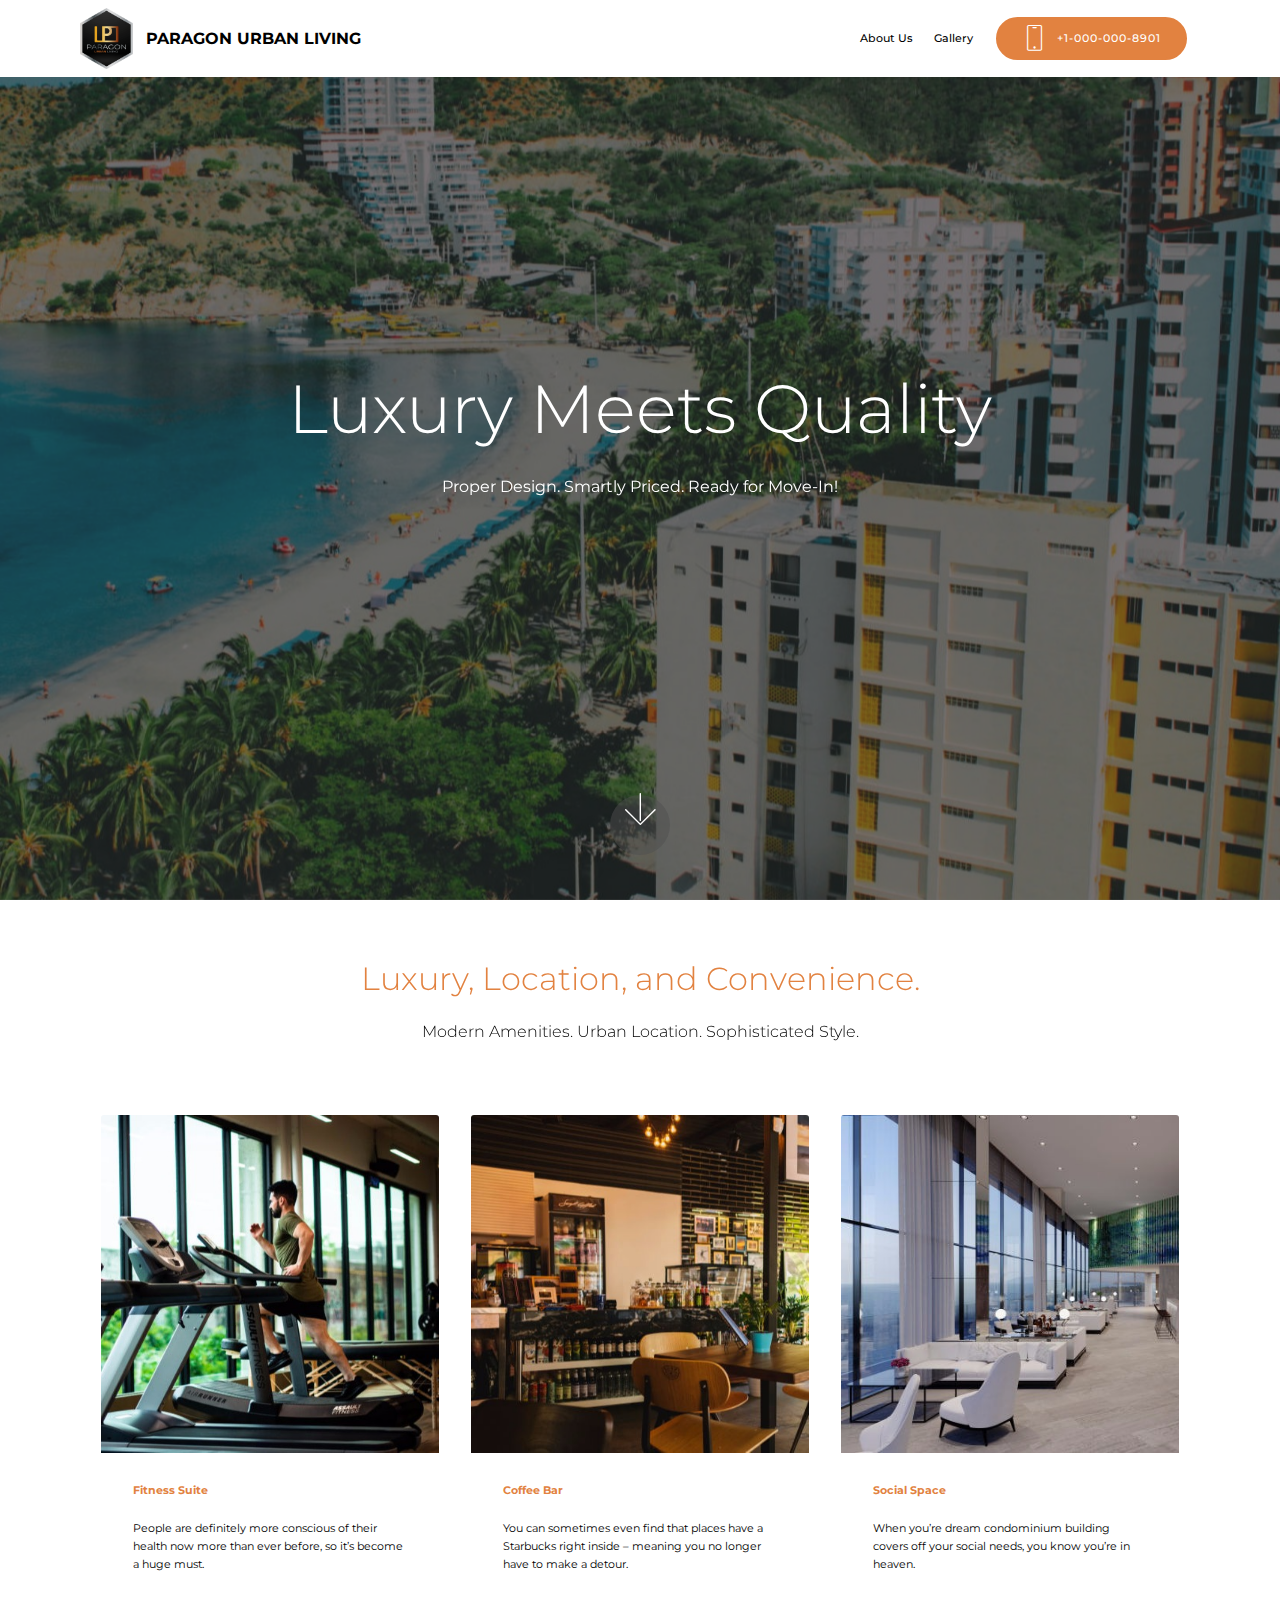
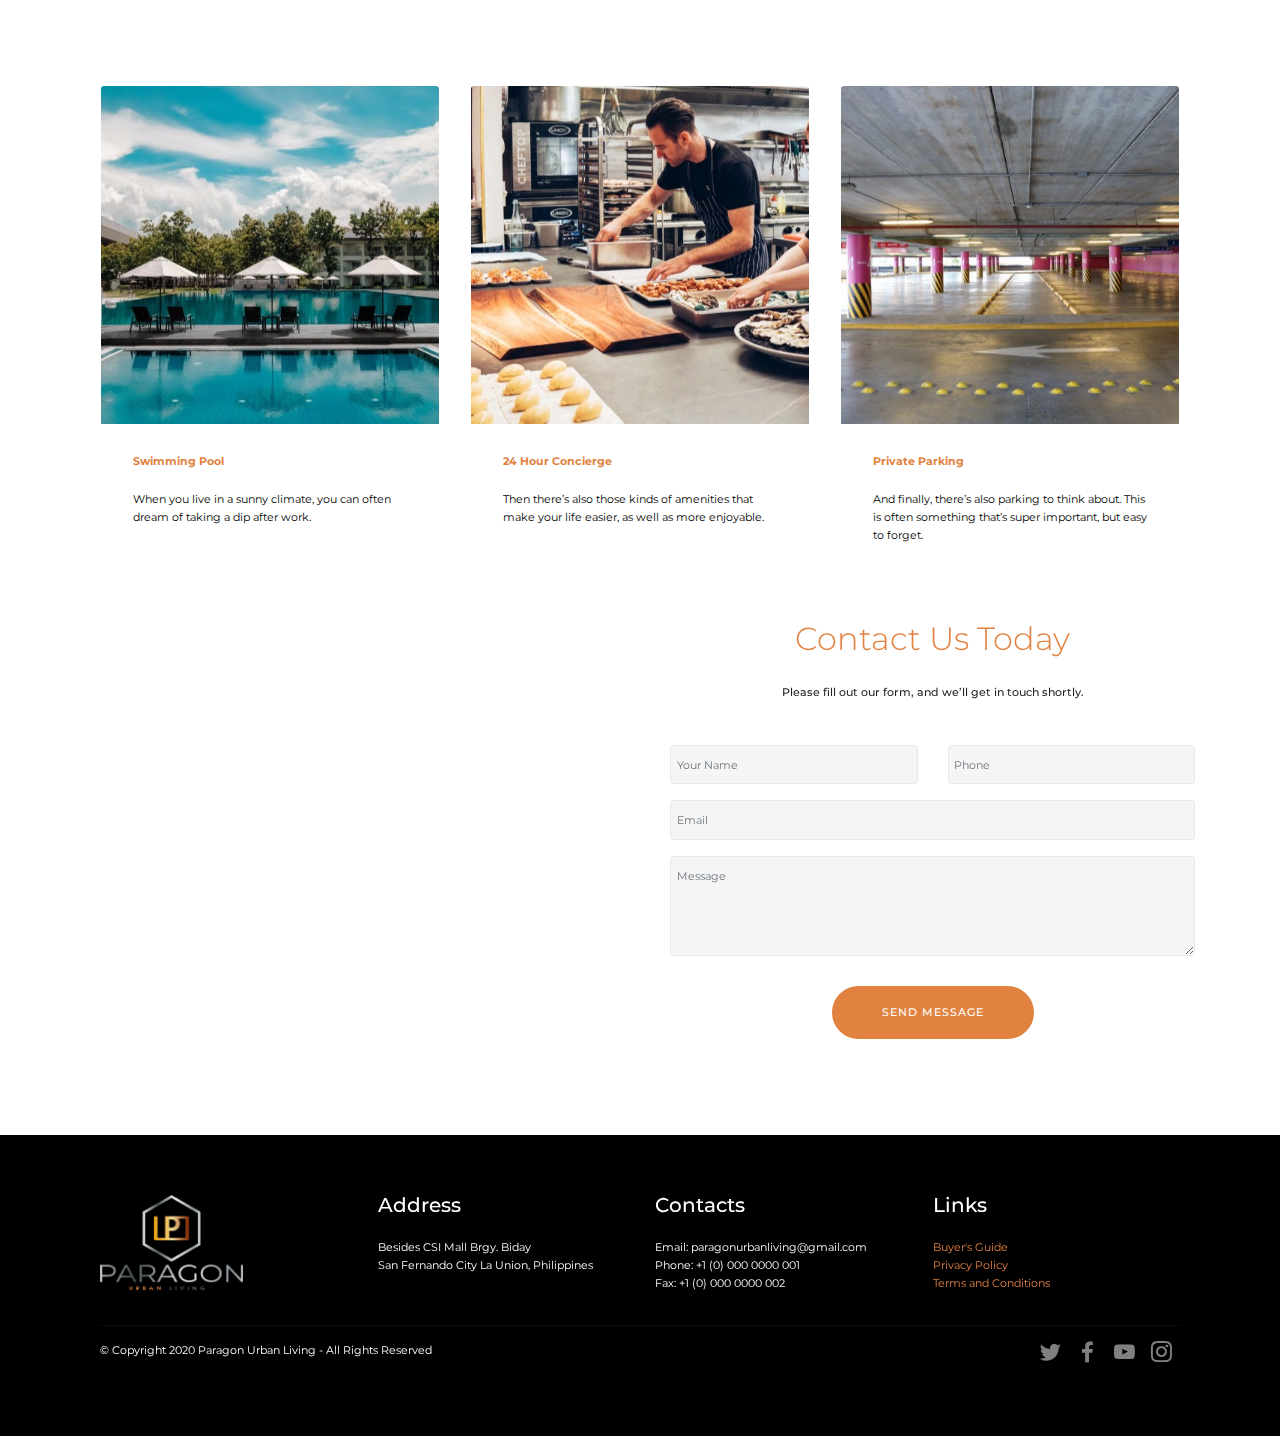
==== index.html @ 36966223 "create github pages" ====
<!DOCTYPE html>
<html  >
<head>
  <!-- Site made with Mobirise Website Builder v4.12.3, https://mobirise.com -->
  <meta charset="UTF-8">
  <meta http-equiv="X-UA-Compatible" content="IE=edge">
  <meta name="generator" content="Mobirise v4.12.3, mobirise.com">
  <meta name="viewport" content="width=device-width, initial-scale=1, minimum-scale=1">
  <link rel="shortcut icon" href="assets/images/paragon-square-logo-666x768.png" type="image/x-icon">
  <meta name="description" content="">
  
  
  <title>MABUHAY! </title>
  <link rel="stylesheet" href="assets/web/assets/mobirise-icons/mobirise-icons.css">
  <link rel="stylesheet" href="assets/facebook-plugin/style.css">
  <link rel="stylesheet" href="assets/bootstrap/css/bootstrap.min.css">
  <link rel="stylesheet" href="assets/bootstrap/css/bootstrap-grid.min.css">
  <link rel="stylesheet" href="assets/bootstrap/css/bootstrap-reboot.min.css">
  <link rel="stylesheet" href="assets/dropdown/css/style.css">
  <link rel="stylesheet" href="assets/tether/tether.min.css">
  <link rel="stylesheet" href="assets/socicon/css/styles.css">
  <link rel="stylesheet" href="assets/theme/css/style.css">
  <link rel="preload" as="style" href="assets/mobirise/css/mbr-additional.css"><link rel="stylesheet" href="assets/mobirise/css/mbr-additional.css" type="text/css">
  
  
  
</head>
<body>
  <section class="menu cid-s9ATCMRMnP" once="menu" id="menu2-15">

    

    <nav class="navbar navbar-expand beta-menu navbar-dropdown align-items-center navbar-fixed-top navbar-toggleable-sm">
        <button class="navbar-toggler navbar-toggler-right" type="button" data-toggle="collapse" data-target="#navbarSupportedContent" aria-controls="navbarSupportedContent" aria-expanded="false" aria-label="Toggle navigation">
            <div class="hamburger">
                <span></span>
                <span></span>
                <span></span>
                <span></span>
            </div>
        </button>
        <div class="menu-logo">
            <div class="navbar-brand">
                <span class="navbar-logo">
                    <a href="index.html">
                        <img src="assets/images/paragon-square-logo-666x768.png" alt="Mobirise" title="" style="height: 3.8rem;">
                    </a>
                </span>
                <span class="navbar-caption-wrap"><a class="navbar-caption text-black display-4" href="index.html">PARAGON URBAN LIVING</a></span>
            </div>
        </div>
        <div class="collapse navbar-collapse" id="navbarSupportedContent">
            <ul class="navbar-nav nav-dropdown" data-app-modern-menu="true"><li class="nav-item">
                    <a class="nav-link link text-black display-7" href="page5.html">
                        About Us                     
                    </a>
                </li>
                <li class="nav-item">
                    <a class="nav-link link text-black display-7" href="page2.html">Gallery</a>
                </li></ul>
            <div class="navbar-buttons mbr-section-btn"><a class="btn btn-sm btn-primary display-7" href="tel:+1-234-567-8901">
                    <span class="btn-icon mbri-mobile mbr-iconfont mbr-iconfont-btn">
                    </span>
                    +1-000-000-8901
                </a></div>
        </div>
    </nav>
</section>

<section class="engine"><a href="https://mobirise.info/u">bootstrap responsive templates</a></section><section class="header5 cid-s9pmAV8QY3 mbr-fullscreen mbr-parallax-background" id="header5-6">

    

    <div class="mbr-overlay" style="opacity: 0.6; background-color: rgb(35, 35, 35);">
    </div>
    <div class="container">
        <div class="row justify-content-center">
            <div class="mbr-white col-md-10">
                <h1 class="mbr-section-title align-center pb-3 mbr-fonts-style display-1">Luxury Meets Quality</h1>
                <p class="mbr-text align-center display-5 pb-3 mbr-fonts-style">
                   Proper Design. Smartly Priced. Ready for Move-In!</p>
                
            </div>
        </div>
    </div>

    <div class="mbr-arrow hidden-sm-down" aria-hidden="true">
        <a href="#next">
            <i class="mbri-down mbr-iconfont"></i>
        </a>
    </div>
</section>

<section class="features18 popup-btn-cards cid-s9uzsEo4aK" id="features18-h">

    

    
    <div class="container">
        <h2 class="mbr-section-title pb-3 align-center mbr-fonts-style display-2">Luxury, Location, and Convenience.</h2>
        <h3 class="mbr-section-subtitle display-5 align-center mbr-fonts-style mbr-light">Modern Amenities. Urban Location. Sophisticated Style.</h3>
        <div class="media-container-row pt-5 ">
            <div class="card p-3 col-12 col-md-6 col-lg-4">
                <div class="card-wrapper ">
                    <div class="card-img">
                        <div class="mbr-overlay"></div>
                        
                        <img src="assets/images/pexels-william-choquette-1954525-676x451.jpeg" alt="Mobirise" title="">
                    </div>
                    <div class="card-box">
                        <h4 class="card-title mbr-fonts-style display-7"><strong>Fitness Suite</strong></h4>
                        <p class="mbr-text mbr-fonts-style align-left display-7">
                            People are definitely more conscious of their health now more than ever before, so it’s become a huge must.
                        </p>
                    </div>
                </div>
            </div>
            <div class="card p-3 col-12 col-md-6 col-lg-4">
                <div class="card-wrapper">
                    <div class="card-img">
                        <div class="mbr-overlay"></div>
                        
                        <img src="assets/images/pexels-igor-starkov-1307698-676x427.jpeg" alt="Mobirise" title="">
                    </div>
                    <div class="card-box">
                        <h4 class="card-title mbr-fonts-style display-7"><strong>Coffee Bar</strong></h4>
                        <p class="mbr-text mbr-fonts-style display-7">
                           You can sometimes even find that places have a Starbucks right inside – meaning you no longer have to make a detour.
                        </p>
                    </div>
                </div>
            </div>

            <div class="card p-3 col-12 col-md-6 col-lg-4">
                <div class="card-wrapper">
                    <div class="card-img">
                        <div class="mbr-overlay"></div>
                        
                        <img src="assets/images/pexels-quark-studio-2507010-676x380.jpeg" alt="Mobirise" title="">
                    </div>
                    <div class="card-box">
                        <h4 class="card-title mbr-fonts-style display-7"><strong>Social Space</strong></h4>
                        <p class="mbr-text mbr-fonts-style display-7">
                            When you’re dream condominium building covers off your social needs, you know you’re in heaven.
                        </p>
                    </div>
                </div>
            </div>

            
        </div>
    </div>
</section>

<section class="features18 popup-btn-cards cid-s9uAYlagam" id="features18-i">

    

    
    <div class="container">
        
        
        <div class="media-container-row pt-5 ">
            <div class="card p-3 col-12 col-md-6 col-lg-4">
                <div class="card-wrapper ">
                    <div class="card-img">
                        <div class="mbr-overlay"></div>
                        
                        <img src="assets/images/pexels-donald-tong-189297-676x451.jpeg" alt="Mobirise" title="">
                    </div>
                    <div class="card-box">
                        <h4 class="card-title mbr-fonts-style display-7"><strong>Swimming Pool</strong></h4>
                        <p class="mbr-text mbr-fonts-style align-left display-7">
                            When you live in a sunny climate, you can often dream of taking a dip after work.
                        </p>
                    </div>
                </div>
            </div>
            <div class="card p-3 col-12 col-md-6 col-lg-4">
                <div class="card-wrapper">
                    <div class="card-img">
                        <div class="mbr-overlay"></div>
                        
                        <img src="assets/images/pexels-elle-hughes-2696064-676x451.jpeg" alt="Mobirise" title="">
                    </div>
                    <div class="card-box">
                        <h4 class="card-title mbr-fonts-style display-7"><strong>24 Hour Concierge</strong></h4>
                        <p class="mbr-text mbr-fonts-style display-7">
                           Then there’s also those kinds of amenities that make your life easier, as well as more enjoyable. 
                        </p>
                    </div>
                </div>
            </div>

            <div class="card p-3 col-12 col-md-6 col-lg-4">
                <div class="card-wrapper">
                    <div class="card-img">
                        <div class="mbr-overlay"></div>
                        
                        <img src="assets/images/pexels-jose-espinal-1000634-676x451.jpeg" alt="Mobirise" title="">
                    </div>
                    <div class="card-box">
                        <h4 class="card-title mbr-fonts-style display-7"><strong>Private Parking</strong></h4>
                        <p class="mbr-text mbr-fonts-style display-7">
                            And finally, there’s also parking to think about. This is often something that’s super important, but easy to forget.
                        </p>
                    </div>
                </div>
            </div>

            
        </div>
    </div>
</section>

<section class="mbr-section form4 cid-s9viV9vFc2" id="form4-t">

    

    
    <div class="container">
        <div class="row">
            <div class="col-md-6">
                <div class="google-map"><iframe frameborder="0" style="border:0" src="https://www.google.com/maps/embed/v1/place?key=AIzaSyAEIpgj38KyLFELm2bK9Y7krBkz1K-cMq8&amp;q=place_id:ChIJn6wOs6lZwokRLKy1iqRcoKw" allowfullscreen=""></iframe></div>
            </div>
            <div class="col-md-6">
                <h2 class="pb-3 align-left mbr-fonts-style display-2">
                    Contact Us Today</h2>
                <div>
                    <div class="icon-block pb-3 align-left">
                        
                        <h4 class="icon-block__title align-left mbr-fonts-style display-7"><span style="font-style: normal;">Please fill out our form, and we’ll get in touch shortly.</span></h4>
                    </div>
                    <div class="icon-contacts pb-3">
                        
                        
                    </div>
                </div>
                <div data-form-type="formoid">
                    <!---Formbuilder Form--->
                    <form action="https://mobirise.com/" method="POST" class="mbr-form form-with-styler" data-form-title="Mobirise Form"><input type="hidden" name="email" data-form-email="true" value="AWN+UGnp3iavfc5QOQ6jPLSKfmpGsvUKVxBEzpjH1x4hvIjeHWwje7C7v1a2eVF5IAB8H+mPLK/lZfPSEZVI/TkQtxy+S/DiDRSJXVlZ33cMXQ9zpbZ4CsMMDFvI0DUo">
                        <div class="row">
                            <div hidden="hidden" data-form-alert="" class="alert alert-success col-12">Thanks for filling out the form!</div>
                            <div hidden="hidden" data-form-alert-danger="" class="alert alert-danger col-12">
                            </div>
                        </div>
                        <div class="dragArea row">
                            <div class="col-md-6  form-group" data-for="name">
                                <input type="text" name="name" placeholder="Your Name" data-form-field="Name" required="required" class="form-control input display-7" id="name-form4-t">
                            </div>
                            <div class="col-md-6  form-group" data-for="phone">
                                <input type="text" name="phone" placeholder="Phone" data-form-field="Phone" required="required" class="form-control input display-7" id="phone-form4-t">
                            </div>
                            <div data-for="email" class="col-md-12  form-group">
                                <input type="text" name="email" placeholder="Email" data-form-field="Email" class="form-control input display-7" required="required" id="email-form4-t">
                            </div>
                            <div data-for="message" class="col-md-12  form-group">
                                <textarea name="message" placeholder="Message" data-form-field="Message" class="form-control input display-7" id="message-form4-t"></textarea>
                            </div>
                            <div class="col-md-12 input-group-btn  mt-2 align-center"><button type="submit" class="btn btn-primary btn-form display-7">SEND MESSAGE</button></div>
                        </div>
                    </form><!---Formbuilder Form--->
                </div>
            </div>
        </div>
    </div>
</section>

<section class="cid-s9vkcktqaw" id="footer1-v">

    

    

    <div class="container">
        <div class="media-container-row content text-white">
            <div class="col-12 col-md-3">
                <div class="media-wrap">
                    <a href="https://mobirise.co/">
                        <img src="assets/images/paragon-02-292x196.png" alt="Mobirise" title="">
                    </a>
                </div>
            </div>
            <div class="col-12 col-md-3 mbr-fonts-style display-7">
                <h5 class="pb-3">
                    Address
                </h5>
                <p class="mbr-text">Besides CSI Mall Brgy. Biday <br>San Fernando City La Union, Philippines</p>
            </div>
            <div class="col-12 col-md-3 mbr-fonts-style display-7">
                <h5 class="pb-3">
                    Contacts
                </h5>
                <p class="mbr-text">
                    Email: paragonurbanliving@gmail.com
                    <br>Phone: +1 (0) 000 0000 001
                    <br>Fax: +1 (0) 000 0000 002
                </p>
            </div>
            <div class="col-12 col-md-3 mbr-fonts-style display-7">
                <h5 class="pb-3">
                    Links
                </h5>
                <p class="mbr-text"><a class="text-primary" href="page3.html">Buyer's Guide</a><br><a class="text-primary" href="page1.html">Privacy Policy</a><br><a class="text-primary" href="page4.html">Terms and Conditions</a></p>
            </div>
        </div>
        <div class="footer-lower">
            <div class="media-container-row">
                <div class="col-sm-12">
                    <hr>
                </div>
            </div>
            <div class="media-container-row mbr-white">
                <div class="col-sm-6 copyright">
                    <p class="mbr-text mbr-fonts-style display-7">
                        © Copyright 2020 Paragon Urban Living - All Rights Reserved
                    </p>
                </div>
                <div class="col-md-6">
                    <div class="social-list align-right">
                        <div class="soc-item">
                            <a href="https://www.facebook.com/Paragon-Urban-Living-114729073663654/" target="_blank">
                                <span class="mbr-iconfont mbr-iconfont-social socicon-twitter socicon"></span>
                            </a>
                        </div>
                        <div class="soc-item">
                            <a href="https://www.facebook.com/Paragon-Urban-Living-114729073663654/" target="_blank">
                                <span class="mbr-iconfont mbr-iconfont-social socicon-facebook socicon"></span>
                            </a>
                        </div>
                        <div class="soc-item">
                            <a href="https://www.facebook.com/Paragon-Urban-Living-114729073663654/" target="_blank">
                                <span class="mbr-iconfont mbr-iconfont-social socicon-youtube socicon"></span>
                            </a>
                        </div>
                        <div class="soc-item">
                            <a href="https://www.facebook.com/Paragon-Urban-Living-114729073663654/" target="_blank">
                                <span class="mbr-iconfont mbr-iconfont-social socicon-instagram socicon"></span>
                            </a>
                        </div>
                        
                        
                    </div>
                </div>
            </div>
        </div>
    </div>
</section>


  <script src="assets/web/assets/jquery/jquery.min.js"></script>
  <script src="assets/popper/popper.min.js"></script>
  <script src="https://connect.facebook.net/en_US/sdk.js#xfbml=1&version=v2.5"></script>
  <script src="https://apis.google.com/js/plusone.js"></script>
  <script src="assets/facebook-plugin/facebook-script.js"></script>
  <script src="assets/bootstrap/js/bootstrap.min.js"></script>
  <script src="assets/smoothscroll/smooth-scroll.js"></script>
  <script src="assets/dropdown/js/nav-dropdown.js"></script>
  <script src="assets/dropdown/js/navbar-dropdown.js"></script>
  <script src="assets/tether/tether.min.js"></script>
  <script src="assets/touchswipe/jquery.touch-swipe.min.js"></script>
  <script src="assets/parallax/jarallax.min.js"></script>
  <script src="assets/mbr-popup-btns/mbr-popup-btns.js"></script>
  <script src="assets/theme/js/script.js"></script>
  <script src="assets/formoid/formoid.min.js"></script>
  
  
</body>
</html>
---- assets/web/assets/mobirise-icons/mobirise-icons.css ----
@font-face {
  font-family: 'MobiriseIcons';
  src:  url('mobirise-icons.eot?spat4u');
  src:  url('mobirise-icons.eot?spat4u#iefix') format('embedded-opentype'),
    url('mobirise-icons.ttf?spat4u') format('truetype'),
    url('mobirise-icons.woff?spat4u') format('woff'),
    url('mobirise-icons.svg?spat4u#MobiriseIcons') format('svg');
  font-weight: normal;
  font-style: normal;
  font-display: swap;
}

[class^="mbri-"], [class*=" mbri-"] {
  /* use !important to prevent issues with browser extensions that change fonts */
  font-family: MobiriseIcons !important;
  speak: none;
  font-style: normal;
  font-weight: normal;
  font-variant: normal;
  text-transform: none;
  line-height: 1;

  /* Better Font Rendering =========== */
  -webkit-font-smoothing: antialiased;
  -moz-osx-font-smoothing: grayscale;
}

.mbri-add-submenu:before {
  content: "\e900";
}
.mbri-alert:before {
  content: "\e901";
}
.mbri-align-center:before {
  content: "\e902";
}
.mbri-align-justify:before {
  content: "\e903";
}
.mbri-align-left:before {
  content: "\e904";
}
.mbri-align-right:before {
  content: "\e905";
}
.mbri-android:before {
  content: "\e906";
}
.mbri-apple:before {
  content: "\e907";
}
.mbri-arrow-down:before {
  content: "\e908";
}
.mbri-arrow-next:before {
  content: "\e909";
}
.mbri-arrow-prev:before {
  content: "\e90a";
}
.mbri-arrow-up:before {
  content: "\e90b";
}
.mbri-bold:before {
  content: "\e90c";
}
.mbri-bookmark:before {
  content: "\e90d";
}
.mbri-bootstrap:before {
  content: "\e90e";
}
.mbri-briefcase:before {
  content: "\e90f";
}
.mbri-browse:before {
  content: "\e910";
}
.mbri-bulleted-list:before {
  content: "\e911";
}
.mbri-calendar:before {
  content: "\e912";
}
.mbri-camera:before {
  content: "\e913";
}
.mbri-cart-add:before {
  content: "\e914";
}
.mbri-cart-full:before {
  content: "\e915";
}
.mbri-cash:before {
  content: "\e916";
}
.mbri-change-style:before {
  content: "\e917";
}
.mbri-chat:before {
  content: "\e918";
}
.mbri-clock:before {
  content: "\e919";
}
.mbri-close:before {
  content: "\e91a";
}
.mbri-cloud:before {
  content: "\e91b";
}
.mbri-code:before {
  content: "\e91c";
}
.mbri-contact-form:before {
  content: "\e91d";
}
.mbri-credit-card:before {
  content: "\e91e";
}
.mbri-cursor-click:before {
  content: "\e91f";
}
.mbri-cust-feedback:before {
  content: "\e920";
}
.mbri-database:before {
  content: "\e921";
}
.mbri-delivery:before {
  content: "\e922";
}
.mbri-desktop:before {
  content: "\e923";
}
.mbri-devices:before {
  content: "\e924";
}
.mbri-down:before {
  content: "\e925";
}
.mbri-download:before {
  content: "\e989";
}
.mbri-drag-n-drop:before {
  content: "\e927";
}
.mbri-drag-n-drop2:before {
  content: "\e928";
}
.mbri-edit:before {
  content: "\e929";
}
.mbri-edit2:before {
  content: "\e92a";
}
.mbri-error:before {
  content: "\e92b";
}
.mbri-extension:before {
  content: "\e92c";
}
.mbri-features:before {
  content: "\e92d";
}
.mbri-file:before {
  content: "\e92e";
}
.mbri-flag:before {
  content: "\e92f";
}
.mbri-folder:before {
  content: "\e930";
}
.mbri-gift:before {
  content: "\e931";
}
.mbri-github:before {
  content: "\e932";
}
.mbri-globe:before {
  content: "\e933";
}
.mbri-globe-2:before {
  content: "\e934";
}
.mbri-growing-chart:before {
  content: "\e935";
}
.mbri-hearth:before {
  content: "\e936";
}
.mbri-help:before {
  content: "\e937";
}
.mbri-home:before {
  content: "\e938";
}
.mbri-hot-cup:before {
  content: "\e939";
}
.mbri-idea:before {
  content: "\e93a";
}
.mbri-image-gallery:before {
  content: "\e93b";
}
.mbri-image-slider:before {
  content: "\e93c";
}
.mbri-info:before {
  content: "\e93d";
}
.mbri-italic:before {
  content: "\e93e";
}
.mbri-key:before {
  content: "\e93f";
}
.mbri-laptop:before {
  content: "\e940";
}
.mbri-layers:before {
  content: "\e941";
}
.mbri-left-right:before {
  content: "\e942";
}
.mbri-left:before {
  content: "\e943";
}
.mbri-letter:before {
  content: "\e944";
}
.mbri-like:before {
  content: "\e945";
}
.mbri-link:before {
  content: "\e946";
}
.mbri-lock:before {
  content: "\e947";
}
.mbri-login:before {
  content: "\e948";
}
.mbri-logout:before {
  content: "\e949";
}
.mbri-magic-stick:before {
  content: "\e94a";
}
.mbri-map-pin:before {
  content: "\e94b";
}
.mbri-menu:before {
  content: "\e94c";
}
.mbri-mobile:before {
  content: "\e94d";
}
.mbri-mobile2:before {
  content: "\e94e";
}
.mbri-mobirise:before {
  content: "\e94f";
}
.mbri-more-horizontal:before {
  content: "\e950";
}
.mbri-more-vertical:before {
  content: "\e951";
}
.mbri-music:before {
  content: "\e952";
}
.mbri-new-file:before {
  content: "\e953";
}
.mbri-numbered-list:before {
  content: "\e954";
}
.mbri-opened-folder:before {
  content: "\e955";
}
.mbri-pages:before {
  content: "\e956";
}
.mbri-paper-plane:before {
  content: "\e957";
}
.mbri-paperclip:before {
  content: "\e958";
}
.mbri-photo:before {
  content: "\e959";
}
.mbri-photos:before {
  content: "\e95a";
}
.mbri-pin:before {
  content: "\e95b";
}
.mbri-play:before {
  content: "\e95c";
}
.mbri-plus:before {
  content: "\e95d";
}
.mbri-preview:before {
  content: "\e95e";
}
.mbri-print:before {
  content: "\e95f";
}
.mbri-protect:before {
  content: "\e960";
}
.mbri-question:before {
  content: "\e961";
}
.mbri-quote-left:before {
  content: "\e962";
}
.mbri-quote-right:before {
  content: "\e963";
}
.mbri-refresh:before {
  content: "\e964";
}
.mbri-responsive:before {
  content: "\e965";
}
.mbri-right:before {
  content: "\e966";
}
.mbri-rocket:before {
  content: "\e967";
}
.mbri-sad-face:before {
  content: "\e968";
}
.mbri-sale:before {
  content: "\e969";
}
.mbri-save:before {
  content: "\e96a";
}
.mbri-search:before {
  content: "\e96b";
}
.mbri-setting:before {
  content: "\e96c";
}
.mbri-setting2:before {
  content: "\e96d";
}
.mbri-setting3:before {
  content: "\e96e";
}
.mbri-share:before {
  content: "\e96f";
}
.mbri-shopping-bag:before {
  content: "\e970";
}
.mbri-shopping-basket:before {
  content: "\e971";
}
.mbri-shopping-cart:before {
  content: "\e972";
}
.mbri-sites:before {
  content: "\e973";
}
.mbri-smile-face:before {
  content: "\e974";
}
.mbri-speed:before {
  content: "\e975";
}
.mbri-star:before {
  content: "\e976";
}
.mbri-success:before {
  content: "\e977";
}
.mbri-sun:before {
  content: "\e978";
}
.mbri-sun2:before {
  content: "\e979";
}
.mbri-tablet:before {
  content: "\e97a";
}
.mbri-tablet-vertical:before {
  content: "\e97b";
}
.mbri-target:before {
  content: "\e97c";
}
.mbri-timer:before {
  content: "\e97d";
}
.mbri-to-ftp:before {
  content: "\e97e";
}
.mbri-to-local-drive:before {
  content: "\e97f";
}
.mbri-touch-swipe:before {
  content: "\e980";
}
.mbri-touch:before {
  content: "\e981";
}
.mbri-trash:before {
  content: "\e982";
}
.mbri-underline:before {
  content: "\e983";
}
.mbri-unlink:before {
  content: "\e984";
}
.mbri-unlock:before {
  content: "\e985";
}
.mbri-up-down:before {
  content: "\e986";
}
.mbri-up:before {
  content: "\e987";
}
.mbri-update:before {
  content: "\e988";
}
.mbri-upload:before {
 content: "\e926"; 
}
.mbri-user:before {
  content: "\e98a";
}
.mbri-user2:before {
  content: "\e98b";
}
.mbri-users:before {
  content: "\e98c";
}
.mbri-video:before {
  content: "\e98d";
}
.mbri-video-play:before {
  content: "\e98e";
}
.mbri-watch:before {
  content: "\e98f";
}
.mbri-website-theme:before {
  content: "\e990";
}
.mbri-wifi:before {
  content: "\e991";
}
.mbri-windows:before {
  content: "\e992";
}
.mbri-zoom-out:before {
  content: "\e993";
}
.mbri-redo:before {
  content: "\e994";
}
.mbri-undo:before {
  content: "\e995";
}
---- assets/facebook-plugin/style.css ----
.mbr-section.mbr-section__comments{
    position: relative;
}
.mbr-section__comments{
    background-size: cover;
}
.addons-container {
  position: relative;
  margin-left: auto;
  margin-right: auto;
  padding-right: 15px;
  padding-left: 15px; }
  @media (min-width: 576px) {
    .addons-container {
      padding-right: 15px;
      padding-left: 15px; } }
  @media (min-width: 768px) {
    .addons-container {
      padding-right: 15px;
      padding-left: 15px; } }
  @media (min-width: 992px) {
    .addons-container {
      padding-right: 15px;
      padding-left: 15px; } }
  @media (min-width: 1200px) {
    .addons-container {
      padding-right: 15px;
      padding-left: 15px; } }
  @media (min-width: 576px) {
    .addons-container {
      width: 540px;
      max-width: 100%; } }
  @media (min-width: 768px) {
    .addons-container {
      width: 720px;
      max-width: 100%; } }
  @media (min-width: 992px) {
    .addons-container {
      width: 960px;
      max-width: 100%; } }
  @media (min-width: 1200px) {
    .addons-container {
      width: 1140px;
      max-width: 100%; } }

.addons-container-inner{
    position: relative;
    width: 100%;
    min-height: 1px;
    padding-right: 15px;
    padding-left: 15px;
}
@media (min-width: 567px) {
    .addons-container-inner{
        -ms-flex: 0 0 66.666667%;
        flex: 0 0 66.666667%;
        max-width: 66.666667%;
    }
}
.addons-row{
    display: flex;
    justify-content:center;
}
---- assets/dropdown/css/style.css ----
.navbar-dropdown {
  left: 0;
  padding: 0;
  position: absolute;
  right: 0;
  top: 0;
  transition: all 0.45s ease;
  z-index: 1030;
  background: #282828; }
  .navbar-dropdown .navbar-logo {
    margin-right: 0.8rem;
    transition: margin 0.3s ease-in-out;
    vertical-align: middle; }
    .navbar-dropdown .navbar-logo img {
      height: 3.125rem;
      transition: all 0.3s ease-in-out; }
    .navbar-dropdown .navbar-logo.mbr-iconfont {
      font-size: 3.125rem;
      line-height: 3.125rem; }
  .navbar-dropdown .navbar-caption {
    font-weight: 700;
    white-space: normal;
    vertical-align: -4px;
    line-height: 3.125rem !important; }
    .navbar-dropdown .navbar-caption, .navbar-dropdown .navbar-caption:hover {
      color: inherit;
      text-decoration: none; }
  .navbar-dropdown .mbr-iconfont + .navbar-caption {
    vertical-align: -1px; }
  .navbar-dropdown.navbar-fixed-top {
    position: fixed; }
  .navbar-dropdown .navbar-brand span {
    vertical-align: -4px; }
  .navbar-dropdown.bg-color.transparent {
    background: none; }
  .navbar-dropdown.navbar-short .navbar-brand {
    padding: 0.625rem 0; }
    .navbar-dropdown.navbar-short .navbar-brand span {
      vertical-align: -1px; }
  .navbar-dropdown.navbar-short .navbar-caption {
    line-height: 2.375rem !important;
    vertical-align: -2px; }
  .navbar-dropdown.navbar-short .navbar-logo {
    margin-right: 0.5rem; }
    .navbar-dropdown.navbar-short .navbar-logo img {
      height: 2.375rem; }
    .navbar-dropdown.navbar-short .navbar-logo.mbr-iconfont {
      font-size: 2.375rem;
      line-height: 2.375rem; }
  .navbar-dropdown.navbar-short .mbr-table-cell {
    height: 3.625rem; }
  .navbar-dropdown .navbar-close {
    left: 0.6875rem;
    position: fixed;
    top: 0.75rem;
    z-index: 1000; }
  .navbar-dropdown .hamburger-icon {
    content: "";
    display: inline-block;
    vertical-align: middle;
    width: 16px;
    -webkit-box-shadow: 0 -6px 0 1px #282828,0 0 0 1px #282828,0 6px 0 1px #282828;
    -moz-box-shadow: 0 -6px 0 1px #282828,0 0 0 1px #282828,0 6px 0 1px #282828;
    box-shadow: 0 -6px 0 1px #282828,0 0 0 1px #282828,0 6px 0 1px #282828; }

.dropdown-menu .dropdown-toggle[data-toggle="dropdown-submenu"]::after {
  border-bottom: 0.35em solid transparent;
  border-left: 0.35em solid;
  border-right: 0;
  border-top: 0.35em solid transparent;
  margin-left: 0.3rem; }

.dropdown-menu .dropdown-item:focus {
  outline: 0; }

.nav-dropdown {
  font-size: 0.75rem;
  font-weight: 500;
  height: auto !important; }
  .nav-dropdown .nav-btn {
    padding-left: 1rem; }
  .nav-dropdown .link {
    margin: .667em 1.667em;
    font-weight: 500;
    padding: 0;
    transition: color .2s ease-in-out; }
    .nav-dropdown .link.dropdown-toggle {
      margin-right: 2.583em; }
      .nav-dropdown .link.dropdown-toggle::after {
        margin-left: .25rem;
        border-top: 0.35em solid;
        border-right: 0.35em solid transparent;
        border-left: 0.35em solid transparent;
        border-bottom: 0; }
      .nav-dropdown .link.dropdown-toggle[aria-expanded="true"] {
        margin: 0;
        padding: 0.667em 3.263em  0.667em 1.667em; }
  .nav-dropdown .link::after,
  .nav-dropdown .dropdown-item::after {
    color: inherit; }
  .nav-dropdown .btn {
    font-size: 0.75rem;
    font-weight: 700;
    letter-spacing: 0;
    margin-bottom: 0;
    padding-left: 1.25rem;
    padding-right: 1.25rem; }
  .nav-dropdown .dropdown-menu {
    border-radius: 0;
    border: 0;
    left: 0;
    margin: 0;
    padding-bottom: 1.25rem;
    padding-top: 1.25rem;
    position: relative; }
  .nav-dropdown .dropdown-submenu {
    margin-left: 0.125rem;
    top: 0; }
  .nav-dropdown .dropdown-item {
    font-weight: 500;
    line-height: 2;
    padding: 0.3846em 4.615em 0.3846em 1.5385em;
    position: relative;
    transition: color .2s ease-in-out, background-color .2s ease-in-out; }
    .nav-dropdown .dropdown-item::after {
      margin-top: -0.3077em;
      position: absolute;
      right: 1.1538em;
      top: 50%; }
    .nav-dropdown .dropdown-item:focus, .nav-dropdown .dropdown-item:hover {
      background: none; }

@media (max-width: 767px) {
  .nav-dropdown.navbar-toggleable-sm {
    bottom: 0;
    display: none;
    left: 0;
    overflow-x: hidden;
    position: fixed;
    top: 0;
    transform: translateX(-100%);
    -ms-transform: translateX(-100%);
    -webkit-transform: translateX(-100%);
    width: 18.75rem;
    z-index: 999; } }
.nav-dropdown.navbar-toggleable-xl {
  bottom: 0;
  display: none;
  left: 0;
  overflow-x: hidden;
  position: fixed;
  top: 0;
  transform: translateX(-100%);
  -ms-transform: translateX(-100%);
  -webkit-transform: translateX(-100%);
  width: 18.75rem;
  z-index: 999; }

.nav-dropdown-sm {
  display: block !important;
  overflow-x: hidden;
  overflow: auto;
  padding-top: 3.875rem; }
  .nav-dropdown-sm::after {
    content: "";
    display: block;
    height: 3rem;
    width: 100%; }
  .nav-dropdown-sm.collapse.in ~ .navbar-close {
    display: block !important; }
  .nav-dropdown-sm.collapsing, .nav-dropdown-sm.collapse.in {
    transform: translateX(0);
    -ms-transform: translateX(0);
    -webkit-transform: translateX(0);
    transition: all 0.25s ease-out;
    -webkit-transition: all 0.25s ease-out;
    background: #282828; }
  .nav-dropdown-sm.collapsing[aria-expanded="false"] {
    transform: translateX(-100%);
    -ms-transform: translateX(-100%);
    -webkit-transform: translateX(-100%); }
  .nav-dropdown-sm .nav-item {
    display: block;
    margin-left: 0 !important;
    padding-left: 0; }
  .nav-dropdown-sm .link,
  .nav-dropdown-sm .dropdown-item {
    border-top: 1px dotted rgba(255, 255, 255, 0.1);
    font-size: 0.8125rem;
    line-height: 1.6;
    margin: 0 !important;
    padding: 0.875rem 2.4rem 0.875rem 1.5625rem !important;
    position: relative;
    white-space: normal; }
    .nav-dropdown-sm .link:focus, .nav-dropdown-sm .link:hover,
    .nav-dropdown-sm .dropdown-item:focus,
    .nav-dropdown-sm .dropdown-item:hover {
      background: rgba(0, 0, 0, 0.2) !important;
      color: #c0a375; }
  .nav-dropdown-sm .nav-btn {
    position: relative;
    padding: 1.5625rem 1.5625rem 0 1.5625rem; }
    .nav-dropdown-sm .nav-btn::before {
      border-top: 1px dotted rgba(255, 255, 255, 0.1);
      content: "";
      left: 0;
      position: absolute;
      top: 0;
      width: 100%; }
    .nav-dropdown-sm .nav-btn + .nav-btn {
      padding-top: 0.625rem; }
      .nav-dropdown-sm .nav-btn + .nav-btn::before {
        display: none; }
  .nav-dropdown-sm .btn {
    padding: 0.625rem 0; }
  .nav-dropdown-sm .dropdown-toggle[data-toggle="dropdown-submenu"]::after {
    margin-left: .25rem;
    border-top: 0.35em solid;
    border-right: 0.35em solid transparent;
    border-left: 0.35em solid transparent;
    border-bottom: 0; }
  .nav-dropdown-sm .dropdown-toggle[data-toggle="dropdown-submenu"][aria-expanded="true"]::after {
    border-top: 0;
    border-right: 0.35em solid transparent;
    border-left: 0.35em solid transparent;
    border-bottom: 0.35em solid; }
  .nav-dropdown-sm .dropdown-menu {
    margin: 0;
    padding: 0;
    position: relative;
    top: 0;
    left: 0;
    width: 100%;
    border: 0;
    float: none;
    border-radius: 0;
    background: none; }
  .nav-dropdown-sm .dropdown-submenu {
    left: 100%;
    margin-left: 0.125rem;
    margin-top: -1.25rem;
    top: 0; }

.navbar-toggleable-sm .nav-dropdown .dropdown-menu {
  position: absolute; }

.navbar-toggleable-sm .nav-dropdown .dropdown-submenu {
  left: 100%;
  margin-left: 0.125rem;
  margin-top: -1.25rem;
  top: 0; }

.navbar-toggleable-sm.opened .nav-dropdown .dropdown-menu {
  position: relative; }

.navbar-toggleable-sm.opened .nav-dropdown .dropdown-submenu {
  left: 0;
  margin-left: 00rem;
  margin-top: 0rem;
  top: 0; }

.is-builder .nav-dropdown.collapsing {
  transition: none !important; }

/*# sourceMappingURL=style.css.map */
---- assets/socicon/css/styles.css ----
@charset "UTF-8";

@font-face {
  font-family: 'Socicon';
  src:  url('../fonts/socicon.eot');
  src:  url('../fonts/socicon.eot?#iefix') format('embedded-opentype'),
    url('../fonts/socicon.woff2') format('woff2'),
    url('../fonts/socicon.ttf') format('truetype'),
    url('../fonts/socicon.woff') format('woff'),
    url('../fonts/socicon.svg#socicon') format('svg');
  font-weight: normal;
  font-style: normal;
}

[data-icon]:before {
  font-family: "socicon" !important;
  content: attr(data-icon);
  font-style: normal !important;
  font-weight: normal !important;
  font-variant: normal !important;
  text-transform: none !important;
  speak: none;
  line-height: 1;
  -webkit-font-smoothing: antialiased;
  -moz-osx-font-smoothing: grayscale;
}

[class^="socicon-"], [class*=" socicon-"] {
  /* use !important to prevent issues with browser extensions that change fonts */
  font-family: 'Socicon' !important;
  speak: none;
  font-style: normal;
  font-weight: normal;
  font-variant: normal;
  text-transform: none;
  line-height: 1;

  /* Better Font Rendering =========== */
  -webkit-font-smoothing: antialiased;
  -moz-osx-font-smoothing: grayscale;
}

.socicon-eitaa:before {
  content: "\e97c";
}
.socicon-soroush:before {
  content: "\e97d";
}
.socicon-bale:before {
  content: "\e97e";
}
.socicon-zazzle:before {
  content: "\e97b";
}
.socicon-society6:before {
  content: "\e97a";
}
.socicon-redbubble:before {
  content: "\e979";
}
.socicon-avvo:before {
  content: "\e978";
}
.socicon-stitcher:before {
  content: "\e977";
}
.socicon-googlehangouts:before {
  content: "\e974";
}
.socicon-dlive:before {
  content: "\e975";
}
.socicon-vsco:before {
  content: "\e976";
}
.socicon-flipboard:before {
  content: "\e973";
}
.socicon-ubuntu:before {
  content: "\e958";
}
.socicon-artstation:before {
  content: "\e959";
}
.socicon-invision:before {
  content: "\e95a";
}
.socicon-torial:before {
  content: "\e95b";
}
.socicon-collectorz:before {
  content: "\e95c";
}
.socicon-seenthis:before {
  content: "\e95d";
}
.socicon-googleplaymusic:before {
  content: "\e95e";
}
.socicon-debian:before {
  content: "\e95f";
}
.socicon-filmfreeway:before {
  content: "\e960";
}
.socicon-gnome:before {
  content: "\e961";
}
.socicon-itchio:before {
  content: "\e962";
}
.socicon-jamendo:before {
  content: "\e963";
}
.socicon-mix:before {
  content: "\e964";
}
.socicon-sharepoint:before {
  content: "\e965";
}
.socicon-tinder:before {
  content: "\e966";
}
.socicon-windguru:before {
  content: "\e967";
}
.socicon-cdbaby:before {
  content: "\e968";
}
.socicon-elementaryos:before {
  content: "\e969";
}
.socicon-stage32:before {
  content: "\e96a";
}
.socicon-tiktok:before {
  content: "\e96b";
}
.socicon-gitter:before {
  content: "\e96c";
}
.socicon-letterboxd:before {
  content: "\e96d";
}
.socicon-threema:before {
  content: "\e96e";
}
.socicon-splice:before {
  content: "\e96f";
}
.socicon-metapop:before {
  content: "\e970";
}
.socicon-naver:before {
  content: "\e971";
}
.socicon-remote:before {
  content: "\e972";
}
.socicon-internet:before {
  content: "\e957";
}
.socicon-moddb:before {
  content: "\e94b";
}
.socicon-indiedb:before {
  content: "\e94c";
}
.socicon-traxsource:before {
  content: "\e94d";
}
.socicon-gamefor:before {
  content: "\e94e";
}
.socicon-pixiv:before {
  content: "\e94f";
}
.socicon-myanimelist:before {
  content: "\e950";
}
.socicon-blackberry:before {
  content: "\e951";
}
.socicon-wickr:before {
  content: "\e952";
}
.socicon-spip:before {
  content: "\e953";
}
.socicon-napster:before {
  content: "\e954";
}
.socicon-beatport:before {
  content: "\e955";
}
.socicon-hackerone:before {
  content: "\e956";
}
.socicon-hackernews:before {
  content: "\e946";
}
.socicon-smashwords:before {
  content: "\e947";
}
.socicon-kobo:before {
  content: "\e948";
}
.socicon-bookbub:before {
  content: "\e949";
}
.socicon-mailru:before {
  content: "\e94a";
}
.socicon-gitlab:before {
  content: "\e945";
}
.socicon-instructables:before {
  content: "\e944";
}
.socicon-portfolio:before {
  content: "\e943";
}
.socicon-codered:before {
  content: "\e940";
}
.socicon-origin:before {
  content: "\e941";
}
.socicon-nextdoor:before {
  content: "\e942";
}
.socicon-udemy:before {
  content: "\e93f";
}
.socicon-livemaster:before {
  content: "\e93e";
}
.socicon-crunchbase:before {
  content: "\e93b";
}
.socicon-homefy:before {
  content: "\e93c";
}
.socicon-calendly:before {
  content: "\e93d";
}
.socicon-realtor:before {
  content: "\e90f";
}
.socicon-tidal:before {
  content: "\e910";
}
.socicon-qobuz:before {
  content: "\e911";
}
.socicon-natgeo:before {
  content: "\e912";
}
.socicon-mastodon:before {
  content: "\e913";
}
.socicon-unsplash:before {
  content: "\e914";
}
.socicon-homeadvisor:before {
  content: "\e915";
}
.socicon-angieslist:before {
  content: "\e916";
}
.socicon-codepen:before {
  content: "\e917";
}
.socicon-slack:before {
  content: "\e918";
}
.socicon-openaigym:before {
  content: "\e919";
}
.socicon-logmein:before {
  content: "\e91a";
}
.socicon-fiverr:before {
  content: "\e91b";
}
.socicon-gotomeeting:before {
  content: "\e91c";
}
.socicon-aliexpress:before {
  content: "\e91d";
}
.socicon-guru:before {
  content: "\e91e";
}
.socicon-appstore:before {
  content: "\e91f";
}
.socicon-homes:before {
  content: "\e920";
}
.socicon-zoom:before {
  content: "\e921";
}
.socicon-alibaba:before {
  content: "\e922";
}
.socicon-craigslist:before {
  content: "\e923";
}
.socicon-wix:before {
  content: "\e924";
}
.socicon-redfin:before {
  content: "\e925";
}
.socicon-googlecalendar:before {
  content: "\e926";
}
.socicon-shopify:before {
  content: "\e927";
}
.socicon-freelancer:before {
  content: "\e928";
}
.socicon-seedrs:before {
  content: "\e929";
}
.socicon-bing:before {
  content: "\e92a";
}
.socicon-doodle:before {
  content: "\e92b";
}
.socicon-bonanza:before {
  content: "\e92c";
}
.socicon-squarespace:before {
  content: "\e92d";
}
.socicon-toptal:before {
  content: "\e92e";
}
.socicon-gust:before {
  content: "\e92f";
}
.socicon-ask:before {
  content: "\e930";
}
.socicon-trulia:before {
  content: "\e931";
}
.socicon-loomly:before {
  content: "\e932";
}
.socicon-ghost:before {
  content: "\e933";
}
.socicon-upwork:before {
  content: "\e934";
}
.socicon-fundable:before {
  content: "\e935";
}
.socicon-booking:before {
  content: "\e936";
}
.socicon-googlemaps:before {
  content: "\e937";
}
.socicon-zillow:before {
  content: "\e938";
}
.socicon-niconico:before {
  content: "\e939";
}
.socicon-toneden:before {
  content: "\e93a";
}
.socicon-augment:before {
  content: "\e908";
}
.socicon-bitbucket:before {
  content: "\e909";
}
.socicon-fyuse:before {
  content: "\e90a";
}
.socicon-yt-gaming:before {
  content: "\e90b";
}
.socicon-sketchfab:before {
  content: "\e90c";
}
.socicon-mobcrush:before {
  content: "\e90d";
}
.socicon-microsoft:before {
  content: "\e90e";
}
.socicon-pandora:before {
  content: "\e907";
}
.socicon-messenger:before {
  content: "\e906";
}
.socicon-gamewisp:before {
  content: "\e905";
}
.socicon-bloglovin:before {
  content: "\e904";
}
.socicon-tunein:before {
  content: "\e903";
}
.socicon-gamejolt:before {
  content: "\e901";
}
.socicon-trello:before {
  content: "\e902";
}
.socicon-spreadshirt:before {
  content: "\e900";
}
.socicon-500px:before {
  content: "\e000";
}
.socicon-8tracks:before {
  content: "\e001";
}
.socicon-airbnb:before {
  content: "\e002";
}
.socicon-alliance:before {
  content: "\e003";
}
.socicon-amazon:before {
  content: "\e004";
}
.socicon-amplement:before {
  content: "\e005";
}
.socicon-android:before {
  content: "\e006";
}
.socicon-angellist:before {
  content: "\e007";
}
.socicon-apple:before {
  content: "\e008";
}
.socicon-appnet:before {
  content: "\e009";
}
.socicon-baidu:before {
  content: "\e00a";
}
.socicon-bandcamp:before {
  content: "\e00b";
}
.socicon-battlenet:before {
  content: "\e00c";
}
.socicon-mixer:before {
  content: "\e00d";
}
.socicon-bebee:before {
  content: "\e00e";
}
.socicon-bebo:before {
  content: "\e00f";
}
.socicon-behance:before {
  content: "\e010";
}
.socicon-blizzard:before {
  content: "\e011";
}
.socicon-blogger:before {
  content: "\e012";
}
.socicon-buffer:before {
  content: "\e013";
}
.socicon-chrome:before {
  content: "\e014";
}
.socicon-coderwall:before {
  content: "\e015";
}
.socicon-curse:before {
  content: "\e016";
}
.socicon-dailymotion:before {
  content: "\e017";
}
.socicon-deezer:before {
  content: "\e018";
}
.socicon-delicious:before {
  content: "\e019";
}
.socicon-deviantart:before {
  content: "\e01a";
}
.socicon-diablo:before {
  content: "\e01b";
}
.socicon-digg:before {
  content: "\e01c";
}
.socicon-discord:before {
  content: "\e01d";
}
.socicon-disqus:before {
  content: "\e01e";
}
.socicon-douban:before {
  content: "\e01f";
}
.socicon-draugiem:before {
  content: "\e020";
}
.socicon-dribbble:before {
  content: "\e021";
}
.socicon-drupal:before {
  content: "\e022";
}
.socicon-ebay:before {
  content: "\e023";
}
.socicon-ello:before {
  content: "\e024";
}
.socicon-endomodo:before {
  content: "\e025";
}
.socicon-envato:before {
  content: "\e026";
}
.socicon-etsy:before {
  content: "\e027";
}
.socicon-facebook:before {
  content: "\e028";
}
.socicon-feedburner:before {
  content: "\e029";
}
.socicon-filmweb:before {
  content: "\e02a";
}
.socicon-firefox:before {
  content: "\e02b";
}
.socicon-flattr:before {
  content: "\e02c";
}
.socicon-flickr:before {
  content: "\e02d";
}
.socicon-formulr:before {
  content: "\e02e";
}
.socicon-forrst:before {
  content: "\e02f";
}
.socicon-foursquare:before {
  content: "\e030";
}
.socicon-friendfeed:before {
  content: "\e031";
}
.socicon-github:before {
  content: "\e032";
}
.socicon-goodreads:before {
  content: "\e033";
}
.socicon-google:before {
  content: "\e034";
}
.socicon-googlescholar:before {
  content: "\e035";
}
.socicon-googlegroups:before {
  content: "\e036";
}
.socicon-googlephotos:before {
  content: "\e037";
}
.socicon-googleplus:before {
  content: "\e038";
}
.socicon-grooveshark:before {
  content: "\e039";
}
.socicon-hackerrank:before {
  content: "\e03a";
}
.socicon-hearthstone:before {
  content: "\e03b";
}
.socicon-hellocoton:before {
  content: "\e03c";
}
.socicon-heroes:before {
  content: "\e03d";
}
.socicon-smashcast:before {
  content: "\e03e";
}
.socicon-horde:before {
  content: "\e03f";
}
.socicon-houzz:before {
  content: "\e040";
}
.socicon-icq:before {
  content: "\e041";
}
.socicon-identica:before {
  content: "\e042";
}
.socicon-imdb:before {
  content: "\e043";
}
.socicon-instagram:before {
  content: "\e044";
}
.socicon-issuu:before {
  content: "\e045";
}
.socicon-istock:before {
  content: "\e046";
}
.socicon-itunes:before {
  content: "\e047";
}
.socicon-keybase:before {
  content: "\e048";
}
.socicon-lanyrd:before {
  content: "\e049";
}
.socicon-lastfm:before {
  content: "\e04a";
}
.socicon-line:before {
  content: "\e04b";
}
.socicon-linkedin:before {
  content: "\e04c";
}
.socicon-livejournal:before {
  content: "\e04d";
}
.socicon-lyft:before {
  content: "\e04e";
}
.socicon-macos:before {
  content: "\e04f";
}
.socicon-mail:before {
  content: "\e050";
}
.socicon-medium:before {
  content: "\e051";
}
.socicon-meetup:before {
  content: "\e052";
}
.socicon-mixcloud:before {
  content: "\e053";
}
.socicon-modelmayhem:before {
  content: "\e054";
}
.socicon-mumble:before {
  content: "\e055";
}
.socicon-myspace:before {
  content: "\e056";
}
.socicon-newsvine:before {
  content: "\e057";
}
.socicon-nintendo:before {
  content: "\e058";
}
.socicon-npm:before {
  content: "\e059";
}
.socicon-odnoklassniki:before {
  content: "\e05a";
}
.socicon-openid:before {
  content: "\e05b";
}
.socicon-opera:before {
  content: "\e05c";
}
.socicon-outlook:before {
  content: "\e05d";
}
.socicon-overwatch:before {
  content: "\e05e";
}
.socicon-patreon:before {
  content: "\e05f";
}
.socicon-paypal:before {
  content: "\e060";
}
.socicon-periscope:before {
  content: "\e061";
}
.socicon-persona:before {
  content: "\e062";
}
.socicon-pinterest:before {
  content: "\e063";
}
.socicon-play:before {
  content: "\e064";
}
.socicon-player:before {
  content: "\e065";
}
.socicon-playstation:before {
  content: "\e066";
}
.socicon-pocket:before {
  content: "\e067";
}
.socicon-qq:before {
  content: "\e068";
}
.socicon-quora:before {
  content: "\e069";
}
.socicon-raidcall:before {
  content: "\e06a";
}
.socicon-ravelry:before {
  content: "\e06b";
}
.socicon-reddit:before {
  content: "\e06c";
}
.socicon-renren:before {
  content: "\e06d";
}
.socicon-researchgate:before {
  content: "\e06e";
}
.socicon-residentadvisor:before {
  content: "\e06f";
}
.socicon-reverbnation:before {
  content: "\e070";
}
.socicon-rss:before {
  content: "\e071";
}
.socicon-sharethis:before {
  content: "\e072";
}
.socicon-skype:before {
  content: "\e073";
}
.socicon-slideshare:before {
  content: "\e074";
}
.socicon-smugmug:before {
  content: "\e075";
}
.socicon-snapchat:before {
  content: "\e076";
}
.socicon-songkick:before {
  content: "\e077";
}
.socicon-soundcloud:before {
  content: "\e078";
}
.socicon-spotify:before {
  content: "\e079";
}
.socicon-stackexchange:before {
  content: "\e07a";
}
.socicon-stackoverflow:before {
  content: "\e07b";
}
.socicon-starcraft:before {
  content: "\e07c";
}
.socicon-stayfriends:before {
  content: "\e07d";
}
.socicon-steam:before {
  content: "\e07e";
}
.socicon-storehouse:before {
  content: "\e07f";
}
.socicon-strava:before {
  content: "\e080";
}
.socicon-streamjar:before {
  content: "\e081";
}
.socicon-stumbleupon:before {
  content: "\e082";
}
.socicon-swarm:before {
  content: "\e083";
}
.socicon-teamspeak:before {
  content: "\e084";
}
.socicon-teamviewer:before {
  content: "\e085";
}
.socicon-technorati:before {
  content: "\e086";
}
.socicon-telegram:before {
  content: "\e087";
}
.socicon-tripadvisor:before {
  content: "\e088";
}
.socicon-tripit:before {
  content: "\e089";
}
.socicon-triplej:before {
  content: "\e08a";
}
.socicon-tumblr:before {
  content: "\e08b";
}
.socicon-twitch:before {
  content: "\e08c";
}
.socicon-twitter:before {
  content: "\e08d";
}
.socicon-uber:before {
  content: "\e08e";
}
.socicon-ventrilo:before {
  content: "\e08f";
}
.socicon-viadeo:before {
  content: "\e090";
}
.socicon-viber:before {
  content: "\e091";
}
.socicon-viewbug:before {
  content: "\e092";
}
.socicon-vimeo:before {
  content: "\e093";
}
.socicon-vine:before {
  content: "\e094";
}
.socicon-vkontakte:before {
  content: "\e095";
}
.socicon-warcraft:before {
  content: "\e096";
}
.socicon-wechat:before {
  content: "\e097";
}
.socicon-weibo:before {
  content: "\e098";
}
.socicon-whatsapp:before {
  content: "\e099";
}
.socicon-wikipedia:before {
  content: "\e09a";
}
.socicon-windows:before {
  content: "\e09b";
}
.socicon-wordpress:before {
  content: "\e09c";
}
.socicon-wykop:before {
  content: "\e09d";
}
.socicon-xbox:before {
  content: "\e09e";
}
.socicon-xing:before {
  content: "\e09f";
}
.socicon-yahoo:before {
  content: "\e0a0";
}
.socicon-yammer:before {
  content: "\e0a1";
}
.socicon-yandex:before {
  content: "\e0a2";
}
.socicon-yelp:before {
  content: "\e0a3";
}
.socicon-younow:before {
  content: "\e0a4";
}
.socicon-youtube:before {
  content: "\e0a5";
}
.socicon-zapier:before {
  content: "\e0a6";
}
.socicon-zerply:before {
  content: "\e0a7";
}
.socicon-zomato:before {
  content: "\e0a8";
}
.socicon-zynga:before {
  content: "\e0a9";
}
---- assets/theme/css/style.css ----
@charset "UTF-8";
/*!
 * Mobirise v4 theme (https://mobirise.com/)
 * Copyright 2017 Mobirise
 */
section {
  background-color: #eeeeee;
}

body {
  font-style: normal;
  line-height: 1.5;
}

section,
.container,
.container-fluid {
  position: relative;
  word-wrap: break-word;
}

a.mbr-iconfont:hover {
  text-decoration: none;
}

.article .lead p,
.article .lead ul,
.article .lead ol,
.article .lead pre,
.article .lead blockquote {
  margin-bottom: 0;
}

ul,
ol,
pre,
blockquote {
  margin-bottom: 2.3125rem;
}

pre {
  background: #f4f4f4;
  padding: 10px 24px;
  white-space: pre-wrap;
}

.inactive {
  -webkit-user-select: none;
  -moz-user-select: none;
  -ms-user-select: none;
  user-select: none;
  pointer-events: none;
  -webkit-user-drag: none;
  user-drag: none;
}

.mbr-section__comments .row {
  justify-content: center;
  -webkit-justify-content: center;
}

a {
  font-style: normal;
  font-weight: 400;
  cursor: pointer;
}
a, a:hover {
  text-decoration: none;
}

figure {
  margin-bottom: 0;
}

body {
  color: #232323;
}

h1,
h2,
h3,
h4,
h5,
h6,
.h1,
.h2,
.h3,
.h4,
.h5,
.h6,
.display-1,
.display-2,
.display-3,
.display-4 {
  line-height: 1;
  word-break: break-word;
  word-wrap: break-word;
}

.mbr-section-title {
  font-style: normal;
  line-height: 1.2;
}

.mbr-section-subtitle {
  line-height: 1.3;
}

.mbr-text {
  font-style: normal;
  line-height: 1.6;
}

b,
strong {
  font-weight: bold;
}

blockquote {
  padding: 10px 0 10px 20px;
  position: relative;
  border-left: 2px solid;
  border-color: #ff3366;
}

input:-webkit-autofill, input:-webkit-autofill:hover, input:-webkit-autofill:focus, input:-webkit-autofill:active {
  transition-delay: 9999s;
  transition-property: background-color, color;
}

textarea[type=hidden] {
  display: none;
}

body {
  position: relative;
}

section {
  background-position: 50% 50%;
  background-repeat: no-repeat;
  background-size: cover;
}
section .mbr-background-video,
section .mbr-background-video-preview {
  position: absolute;
  bottom: 0;
  left: 0;
  right: 0;
  top: 0;
}

.hidden {
  visibility: hidden;
}

.mbr-z-index20 {
  z-index: 20;
}

/*! Base colors */
.mbr-white {
  color: #ffffff;
}

.mbr-black {
  color: #000000;
}

.mbr-bg-white {
  background-color: #ffffff;
}

.mbr-bg-black {
  background-color: #000000;
}

/*! Text-aligns */
.align-left {
  text-align: left;
}

.align-center {
  text-align: center;
}

.align-right {
  text-align: right;
}

@media (max-width: 767px) {
  .align-left,
.align-center,
.align-right,
.mbr-section-btn,
.mbr-section-title {
    text-align: center;
  }
}
/*! Font-weight  */
.mbr-light {
  font-weight: 300;
}

.mbr-regular {
  font-weight: 400;
}

.mbr-semibold {
  font-weight: 500;
}

.mbr-bold {
  font-weight: 700;
}

/*! Media  */
.media-size-item {
  -webkit-flex: 1 1 auto;
  -moz-flex: 1 1 auto;
  -ms-flex: 1 1 auto;
  -o-flex: 1 1 auto;
  flex: 1 1 auto;
}

.media-content {
  -webkit-flex-basis: 100%;
  flex-basis: 100%;
}

.media-container-row {
  display: -ms-flexbox;
  display: -webkit-flex;
  display: flex;
  -webkit-flex-direction: row;
  -ms-flex-direction: row;
  flex-direction: row;
  -webkit-flex-wrap: wrap;
  -ms-flex-wrap: wrap;
  flex-wrap: wrap;
  -webkit-justify-content: center;
  -ms-flex-pack: center;
  justify-content: center;
  -webkit-align-content: center;
  -ms-flex-line-pack: center;
  align-content: center;
  -webkit-align-items: start;
  -ms-flex-align: start;
  align-items: start;
}
.media-container-row .media-size-item {
  width: 400px;
}

.media-container-column {
  display: -ms-flexbox;
  display: -webkit-flex;
  display: flex;
  -webkit-flex-direction: column;
  -ms-flex-direction: column;
  flex-direction: column;
  -webkit-flex-wrap: wrap;
  -ms-flex-wrap: wrap;
  flex-wrap: wrap;
  -webkit-justify-content: center;
  -ms-flex-pack: center;
  justify-content: center;
  -webkit-align-content: center;
  -ms-flex-line-pack: center;
  align-content: center;
  -webkit-align-items: stretch;
  -ms-flex-align: stretch;
  align-items: stretch;
}
.media-container-column > * {
  width: 100%;
}

@media (min-width: 992px) {
  .media-container-row {
    -webkit-flex-wrap: nowrap;
    -ms-flex-wrap: nowrap;
    flex-wrap: nowrap;
  }
}
figure {
  overflow: hidden;
}

figure[mbr-media-size] {
  transition: width 0.1s;
}

.mbr-figure img,
.mbr-figure iframe {
  display: block;
  width: 100%;
}

.card {
  background-color: transparent;
  border: none;
}

.card-box {
  width: 100%;
}

.card-img {
  text-align: center;
  flex-shrink: 0;
  -webkit-flex-shrink: 0;
}

.media {
  max-width: 100%;
  margin: 0 auto;
}

.mbr-figure {
  -ms-flex-item-align: center;
  -ms-grid-row-align: center;
  -webkit-align-self: center;
  align-self: center;
}

.media-container > div {
  max-width: 100%;
}

.mbr-figure img,
.card-img img {
  width: 100%;
}

@media (max-width: 991px) {
  .media-size-item {
    width: auto !important;
  }

  .media {
    width: auto;
  }

  .mbr-figure {
    width: 100% !important;
  }
}
/*! Buttons */
.btn {
  font-weight: 500;
  border-width: 2px;
  font-style: normal;
  letter-spacing: 1px;
  margin: 0.4rem 0.8rem;
  white-space: normal;
  -webkit-transition: all 0.3s ease-in-out;
  -moz-transition: all 0.3s ease-in-out;
  transition: all 0.3s ease-in-out;
  display: inline-flex;
  align-items: center;
  justify-content: center;
  word-break: break-word;
  -webkit-align-items: center;
  -webkit-justify-content: center;
  display: -webkit-inline-flex;
}

.btn-sm {
  font-weight: 500;
  letter-spacing: 1px;
  -webkit-transition: all 0.3s ease-in-out;
  -moz-transition: all 0.3s ease-in-out;
  transition: all 0.3s ease-in-out;
}

.btn-md {
  font-weight: 500;
  letter-spacing: 1px;
  margin: 0.4rem 0.8rem !important;
  -webkit-transition: all 0.3s ease-in-out;
  -moz-transition: all 0.3s ease-in-out;
  transition: all 0.3s ease-in-out;
}

.btn-lg {
  font-weight: 500;
  letter-spacing: 1px;
  margin: 0.4rem 0.8rem !important;
  -webkit-transition: all 0.3s ease-in-out;
  -moz-transition: all 0.3s ease-in-out;
  transition: all 0.3s ease-in-out;
}

.mbr-section-btn {
  margin-left: -0.25rem;
  margin-right: -0.25rem;
  font-size: 0;
}

nav .mbr-section-btn {
  margin-left: 0rem;
  margin-right: 0rem;
}

.btn-form {
  border-radius: 0;
}
.btn-form:hover {
  cursor: pointer;
}

/*! Btn icon margin */
.btn .mbr-iconfont,
.btn.btn-sm .mbr-iconfont {
  cursor: pointer;
  margin-right: 0.5rem;
}

.btn.btn-md .mbr-iconfont,
.btn.btn-md .mbr-iconfont {
  margin-right: 0.8rem;
}

.mbr-regular {
  font-weight: 400;
}

.mbr-semibold {
  font-weight: 500;
}

.mbr-bold {
  font-weight: 700;
}

[type=submit] {
  -webkit-appearance: none;
}

/*! Full-screen */
.mbr-fullscreen .mbr-overlay {
  min-height: 100vh;
}

.mbr-fullscreen {
  display: flex;
  display: -webkit-flex;
  display: -moz-flex;
  display: -ms-flex;
  display: -o-flex;
  align-items: center;
  -webkit-align-items: center;
  min-height: 100vh;
  padding-top: 3rem;
  padding-bottom: 3rem;
}

/*! Map */
.map {
  height: 25rem;
  position: relative;
}
.map iframe {
  width: 100%;
  height: 100%;
}

.mbr-overlay {
  background-color: #000;
  bottom: 0;
  left: 0;
  opacity: 0.5;
  position: absolute;
  right: 0;
  top: 0;
  z-index: 0;
  pointer-events: none;
}

/* Form */
blockquote {
  font-style: italic;
  padding: 10px 0 10px 20px;
  font-size: 1.09rem;
  position: relative;
  border-width: 3px;
}

.form-control {
  background-color: #f5f5f5;
  box-shadow: none;
  color: #565656;
  line-height: 1.43;
  min-height: 3.5em;
  padding: 1.07em 0.5em;
}
.form-control, .form-control:focus {
  border: 1px solid #e8e8e8;
}
.form-active .form-control:invalid {
  border-color: red;
}

.form-control-label {
  position: relative;
  cursor: pointer;
  margin-bottom: 0.357em;
  padding: 0;
}

.alert {
  color: #ffffff;
  border-radius: 0;
  border: 0;
  font-size: 0.875rem;
  line-height: 1.5;
  margin-bottom: 1.875rem;
  padding: 1.25rem;
  position: relative;
}
.alert.alert-form::after {
  background-color: inherit;
  bottom: -7px;
  content: "";
  display: block;
  height: 14px;
  left: 50%;
  margin-left: -7px;
  position: absolute;
  transform: rotate(45deg);
  width: 14px;
  -webkit-transform: rotate(45deg);
}

.form-asterisk {
  font-family: initial;
  position: absolute;
  top: -2px;
  font-weight: normal;
}

/*! Scroll to top arrow */
#scrollToTop a i:before {
  content: "";
  position: absolute;
  height: 40%;
  top: 25%;
  background: #fff;
  width: 2px;
  left: calc(50% - 1px);
}
#scrollToTop a i:after {
  content: "";
  position: absolute;
  display: block;
  border-top: 2px solid #fff;
  border-right: 2px solid #fff;
  width: 40%;
  height: 40%;
  left: 30%;
  bottom: 30%;
  transform: rotate(135deg);
  -webkit-transform: rotate(135deg);
}

.mbr-arrow-up {
  bottom: 25px;
  right: 90px;
  position: fixed;
  text-align: right;
  z-index: 5000;
  color: #ffffff;
  font-size: 32px;
  transform: rotate(180deg);
  -webkit-transform: rotate(180deg);
}

.mbr-arrow-up a {
  background: rgba(0, 0, 0, 0.2);
  border-radius: 3px;
  color: #fff;
  display: inline-block;
  height: 60px;
  width: 60px;
  outline-style: none !important;
  position: relative;
  text-decoration: none;
  transition: all 0.3s ease-in-out;
  cursor: pointer;
  text-align: center;
}
.mbr-arrow-up a:hover {
  background-color: rgba(0, 0, 0, 0.4);
}
.mbr-arrow-up a i {
  line-height: 60px;
}

.mbr-arrow-up-icon {
  display: block;
  color: #fff;
}

.mbr-arrow-up-icon::before {
  content: "›";
  display: inline-block;
  font-family: serif;
  font-size: 32px;
  line-height: 1;
  font-style: normal;
  position: relative;
  top: 6px;
  left: -4px;
  -webkit-transform: rotate(-90deg);
  transform: rotate(-90deg);
}

/*! Arrow Down */
.mbr-arrow {
  position: absolute;
  bottom: 45px;
  left: 50%;
  width: 60px;
  height: 60px;
  cursor: pointer;
  background-color: rgba(80, 80, 80, 0.5);
  border-radius: 50%;
  -webkit-transform: translateX(-50%);
  transform: translateX(-50%);
}
.mbr-arrow > a {
  display: inline-block;
  text-decoration: none;
  outline-style: none;
  -webkit-animation: arrowdown 1.7s ease-in-out infinite;
  animation: arrowdown 1.7s ease-in-out infinite;
}
.mbr-arrow > a > i {
  position: absolute;
  top: -2px;
  left: 15px;
  font-size: 2rem;
}

@keyframes arrowdown {
  0% {
    transform: translateY(0px);
    -webkit-transform: translateY(0px);
  }
  50% {
    transform: translateY(-5px);
    -webkit-transform: translateY(-5px);
  }
  100% {
    transform: translateY(0px);
    -webkit-transform: translateY(0px);
  }
}
@-webkit-keyframes arrowdown {
  0% {
    transform: translateY(0px);
    -webkit-transform: translateY(0px);
  }
  50% {
    transform: translateY(-5px);
    -webkit-transform: translateY(-5px);
  }
  100% {
    transform: translateY(0px);
    -webkit-transform: translateY(0px);
  }
}
@media (max-width: 500px) {
  .mbr-arrow-up {
    left: 50%;
    right: auto;
    transform: translateX(-50%) rotate(180deg);
    -webkit-transform: translateX(-50%) rotate(180deg);
  }
}
/*Gradients animation*/
@keyframes gradient-animation {
  from {
    background-position: 0% 100%;
    animation-timing-function: ease-in-out;
  }
  to {
    background-position: 100% 0%;
    animation-timing-function: ease-in-out;
  }
}
@-webkit-keyframes gradient-animation {
  from {
    background-position: 0% 100%;
    animation-timing-function: ease-in-out;
  }
  to {
    background-position: 100% 0%;
    animation-timing-function: ease-in-out;
  }
}
.bg-gradient {
  background-size: 200% 200%;
  animation: gradient-animation 5s infinite alternate;
  -webkit-animation: gradient-animation 5s infinite alternate;
}

.menu .navbar-brand {
  display: -webkit-flex;
}
.menu .navbar-brand span {
  display: flex;
  display: -webkit-flex;
}
.menu .navbar-brand .navbar-caption-wrap {
  display: -webkit-flex;
}
.menu .navbar-brand .navbar-logo img {
  display: -webkit-flex;
}
@media (min-width: 768px) and (max-width: 1023px) {
  .menu .navbar-toggleable-sm .navbar-nav {
    display: -webkit-box;
    display: -webkit-flex;
    display: -ms-flexbox;
  }
}
@media (max-width: 1023px) {
  .menu .navbar-collapse {
    max-height: 93.5vh;
  }
  .menu .navbar-collapse.show {
    overflow: auto;
  }
}
@media (min-width: 1024px) {
  .menu .navbar-nav.nav-dropdown {
    display: -webkit-flex;
  }
  .menu .navbar-toggleable-sm .navbar-collapse {
    display: -webkit-flex !important;
  }
  .menu .collapsed .navbar-collapse {
    max-height: 93.5vh;
  }
  .menu .collapsed .navbar-collapse.show {
    overflow: auto;
  }
}
@media (max-width: 767px) {
  .menu .navbar-collapse {
    max-height: 80vh;
  }
}

/* Others*/
.note-check a[data-value=Rubik] {
  font-style: normal;
}

.mbr-arrow a {
  color: #ffffff;
}

@media (max-width: 767px) {
  .mbr-arrow {
    display: none;
  }
}
.navbar {
  display: -webkit-flex;
  -webkit-flex-wrap: wrap;
  -webkit-align-items: center;
  -webkit-justify-content: space-between;
}

.navbar-collapse {
  -webkit-flex-basis: 100%;
  -webkit-flex-grow: 1;
  -webkit-align-items: center;
}

.nav-dropdown .link {
  padding: 0.667em 1.667em !important;
  margin: 0 !important;
}

.nav {
  display: -webkit-flex;
  -webkit-flex-wrap: wrap;
}

.row {
  display: -webkit-flex;
  -webkit-flex-wrap: wrap;
}

.justify-content-center {
  -webkit-justify-content: center;
}

.form-inline {
  display: -webkit-flex;
  -webkit-flex-flow: row wrap;
  -webkit-align-items: center;
}

.card-wrapper {
  -webkit-flex: 1;
}

.carousel-control {
  z-index: 10;
  display: -webkit-flex;
  -webkit-align-items: center;
  -webkit-justify-content: center;
}

.carousel-controls {
  display: -webkit-flex;
}

.media {
  display: -webkit-flex;
}

.form-group:focus {
  outline: none;
}

.jq-selectbox__select {
  padding: 1.07em 0.5em;
  position: absolute;
  top: 0;
  left: 0;
  width: 100%;
}

.jq-selectbox__dropdown {
  position: absolute;
  top: 100%;
  left: 0 !important;
  width: 100% !important;
}

.jq-selectbox__trigger-arrow {
  transform: translateY(-50%);
}

.jq-selectbox li {
  padding: 1.07em 0.5em;
}

input[type=range] {
  padding-left: 0 !important;
  padding-right: 0 !important;
}

.modal-dialog,
.modal-content {
  height: 100%;
}

.modal-dialog .carousel-inner {
  height: calc(100vh - 1.75rem);
}
@media (max-width: 575px) {
  .modal-dialog .carousel-inner {
    height: calc(100vh - 1rem);
  }
}

.carousel-item {
  text-align: center;
}

.carousel-item img {
  margin: auto;
}

.navbar-toggler {
  -webkit-align-self: flex-start;
  -ms-flex-item-align: start;
  align-self: flex-start;
  padding: 0.25rem 0.75rem;
  font-size: 1.25rem;
  line-height: 1;
  background: transparent;
  border: 1px solid transparent;
  -webkit-border-radius: 0.25rem;
  border-radius: 0.25rem;
}

.navbar-toggler:focus,
.navbar-toggler:hover {
  text-decoration: none;
}

.navbar-toggler-icon {
  display: inline-block;
  width: 1.5em;
  height: 1.5em;
  vertical-align: middle;
  content: "";
  background: no-repeat center center;
  -webkit-background-size: 100% 100%;
  -o-background-size: 100% 100%;
  background-size: 100% 100%;
}

.navbar-toggler-left {
  position: absolute;
  left: 1rem;
}

.navbar-toggler-right {
  position: absolute;
  right: 1rem;
}

@media (max-width: 575px) {
  .navbar-toggleable .navbar-nav .dropdown-menu {
    position: static;
    float: none;
  }

  .navbar-toggleable > .container {
    padding-right: 0;
    padding-left: 0;
  }
}
@media (min-width: 576px) {
  .navbar-toggleable {
    -webkit-box-orient: horizontal;
    -webkit-box-direction: normal;
    -webkit-flex-direction: row;
    -ms-flex-direction: row;
    flex-direction: row;
    -webkit-flex-wrap: nowrap;
    -ms-flex-wrap: nowrap;
    flex-wrap: nowrap;
    -webkit-box-align: center;
    -webkit-align-items: center;
    -ms-flex-align: center;
    align-items: center;
  }

  .navbar-toggleable .navbar-nav {
    -webkit-box-orient: horizontal;
    -webkit-box-direction: normal;
    -webkit-flex-direction: row;
    -ms-flex-direction: row;
    flex-direction: row;
  }

  .navbar-toggleable .navbar-nav .nav-link {
    padding-right: 0.5rem;
    padding-left: 0.5rem;
  }

  .navbar-toggleable > .container {
    display: -webkit-box;
    display: -webkit-flex;
    display: -ms-flexbox;
    display: flex;
    -webkit-flex-wrap: nowrap;
    -ms-flex-wrap: nowrap;
    flex-wrap: nowrap;
    -webkit-box-align: center;
    -webkit-align-items: center;
    -ms-flex-align: center;
    align-items: center;
  }

  .navbar-toggleable .navbar-collapse {
    display: -webkit-box !important;
    display: -webkit-flex !important;
    display: -ms-flexbox !important;
    display: flex !important;
    width: 100%;
  }

  .navbar-toggleable .navbar-toggler {
    display: none;
  }
}
@media (max-width: 767px) {
  .navbar-toggleable-sm .navbar-nav .dropdown-menu {
    position: static;
    float: none;
  }

  .navbar-toggleable-sm > .container {
    padding-right: 0;
    padding-left: 0;
  }
}
@media (min-width: 768px) {
  .navbar-toggleable-sm {
    -webkit-box-orient: horizontal;
    -webkit-box-direction: normal;
    -webkit-flex-direction: row;
    -ms-flex-direction: row;
    flex-direction: row;
    -webkit-flex-wrap: nowrap;
    -ms-flex-wrap: nowrap;
    flex-wrap: nowrap;
    -webkit-box-align: center;
    -webkit-align-items: center;
    -ms-flex-align: center;
    align-items: center;
  }

  .navbar-toggleable-sm .navbar-nav {
    -webkit-box-orient: horizontal;
    -webkit-box-direction: normal;
    -webkit-flex-direction: row;
    -ms-flex-direction: row;
    flex-direction: row;
  }

  .navbar-toggleable-sm .navbar-nav .nav-link {
    padding-right: 0.5rem;
    padding-left: 0.5rem;
  }

  .navbar-toggleable-sm > .container {
    display: -webkit-box;
    display: -webkit-flex;
    display: -ms-flexbox;
    display: flex;
    -webkit-flex-wrap: nowrap;
    -ms-flex-wrap: nowrap;
    flex-wrap: nowrap;
    -webkit-box-align: center;
    -webkit-align-items: center;
    -ms-flex-align: center;
    align-items: center;
  }

  .navbar-toggleable-sm .navbar-collapse {
    display: none;
    width: 100%;
  }

  .navbar-toggleable-sm .navbar-toggler {
    display: none;
  }
}
@media (max-width: 1023px) {
  .navbar-toggleable-md .navbar-nav .dropdown-menu {
    position: static;
    float: none;
  }

  .navbar-toggleable-md > .container {
    padding-right: 0;
    padding-left: 0;
  }
}
@media (min-width: 1024px) {
  .navbar-toggleable-md {
    -webkit-box-orient: horizontal;
    -webkit-box-direction: normal;
    -webkit-flex-direction: row;
    -ms-flex-direction: row;
    flex-direction: row;
    -webkit-flex-wrap: nowrap;
    -ms-flex-wrap: nowrap;
    flex-wrap: nowrap;
    -webkit-box-align: center;
    -webkit-align-items: center;
    -ms-flex-align: center;
    align-items: center;
  }

  .navbar-toggleable-md .navbar-nav {
    -webkit-box-orient: horizontal;
    -webkit-box-direction: normal;
    -webkit-flex-direction: row;
    -ms-flex-direction: row;
    flex-direction: row;
  }

  .navbar-toggleable-md .navbar-nav .nav-link {
    padding-right: 0.5rem;
    padding-left: 0.5rem;
  }

  .navbar-toggleable-md > .container {
    display: -webkit-box;
    display: -webkit-flex;
    display: -ms-flexbox;
    display: flex;
    -webkit-flex-wrap: nowrap;
    -ms-flex-wrap: nowrap;
    flex-wrap: nowrap;
    -webkit-box-align: center;
    -webkit-align-items: center;
    -ms-flex-align: center;
    align-items: center;
  }

  .navbar-toggleable-md .navbar-collapse {
    display: -webkit-box !important;
    display: -webkit-flex !important;
    display: -ms-flexbox !important;
    display: flex !important;
    width: 100%;
  }

  .navbar-toggleable-md .navbar-toggler {
    display: none;
  }
}
@media (max-width: 1199px) {
  .navbar-toggleable-lg .navbar-nav .dropdown-menu {
    position: static;
    float: none;
  }

  .navbar-toggleable-lg > .container {
    padding-right: 0;
    padding-left: 0;
  }
}
@media (min-width: 1200px) {
  .navbar-toggleable-lg {
    -webkit-box-orient: horizontal;
    -webkit-box-direction: normal;
    -webkit-flex-direction: row;
    -ms-flex-direction: row;
    flex-direction: row;
    -webkit-flex-wrap: nowrap;
    -ms-flex-wrap: nowrap;
    flex-wrap: nowrap;
    -webkit-box-align: center;
    -webkit-align-items: center;
    -ms-flex-align: center;
    align-items: center;
  }

  .navbar-toggleable-lg .navbar-nav {
    -webkit-box-orient: horizontal;
    -webkit-box-direction: normal;
    -webkit-flex-direction: row;
    -ms-flex-direction: row;
    flex-direction: row;
  }

  .navbar-toggleable-lg .navbar-nav .nav-link {
    padding-right: 0.5rem;
    padding-left: 0.5rem;
  }

  .navbar-toggleable-lg > .container {
    display: -webkit-box;
    display: -webkit-flex;
    display: -ms-flexbox;
    display: flex;
    -webkit-flex-wrap: nowrap;
    -ms-flex-wrap: nowrap;
    flex-wrap: nowrap;
    -webkit-box-align: center;
    -webkit-align-items: center;
    -ms-flex-align: center;
    align-items: center;
  }

  .navbar-toggleable-lg .navbar-collapse {
    display: -webkit-box !important;
    display: -webkit-flex !important;
    display: -ms-flexbox !important;
    display: flex !important;
    width: 100%;
  }

  .navbar-toggleable-lg .navbar-toggler {
    display: none;
  }
}
.navbar-toggleable-xl {
  -webkit-box-orient: horizontal;
  -webkit-box-direction: normal;
  -webkit-flex-direction: row;
  -ms-flex-direction: row;
  flex-direction: row;
  -webkit-flex-wrap: nowrap;
  -ms-flex-wrap: nowrap;
  flex-wrap: nowrap;
  -webkit-box-align: center;
  -webkit-align-items: center;
  -ms-flex-align: center;
  align-items: center;
}

.navbar-toggleable-xl .navbar-nav .dropdown-menu {
  position: static;
  float: none;
}

.navbar-toggleable-xl > .container {
  padding-right: 0;
  padding-left: 0;
}

.navbar-toggleable-xl .navbar-nav {
  -webkit-box-orient: horizontal;
  -webkit-box-direction: normal;
  -webkit-flex-direction: row;
  -ms-flex-direction: row;
  flex-direction: row;
}

.navbar-toggleable-xl .navbar-nav .nav-link {
  padding-right: 0.5rem;
  padding-left: 0.5rem;
}

.navbar-toggleable-xl > .container {
  display: -webkit-box;
  display: -webkit-flex;
  display: -ms-flexbox;
  display: flex;
  -webkit-flex-wrap: nowrap;
  -ms-flex-wrap: nowrap;
  flex-wrap: nowrap;
  -webkit-box-align: center;
  -webkit-align-items: center;
  -ms-flex-align: center;
  align-items: center;
}

.navbar-toggleable-xl .navbar-collapse {
  display: -webkit-box !important;
  display: -webkit-flex !important;
  display: -ms-flexbox !important;
  display: flex !important;
  width: 100%;
}

.navbar-toggleable-xl .navbar-toggler {
  display: none;
}

.card-img {
  width: auto;
}

.menu .navbar.collapsed:not(.beta-menu) {
  flex-direction: column;
  -webkit-flex-direction: column;
}

.carousel-item.active,
.carousel-item-next,
.carousel-item-prev {
  display: -webkit-box;
  display: -webkit-flex;
  display: -ms-flexbox;
  display: flex;
}

.note-air-layout .dropup .dropdown-menu,
.note-air-layout .navbar-fixed-bottom .dropdown .dropdown-menu {
  bottom: initial !important;
}

html,
body {
  height: auto;
  min-height: 100vh;
}

.dropup .dropdown-toggle::after {
  display: none;
}.engine {
	position: absolute;
	text-indent: -2400px;
	text-align: center;
	padding: 0;
	top: 0;
	left: -2400px;
}
---- assets/mobirise/css/mbr-additional.css ----
@import url(https://fonts.googleapis.com/css?family=Montserrat:100,100i,200,200i,300,300i,400,400i,500,500i,600,600i,700,700i,800,800i,900,900i&display=swap);





body {
  font-family: Rubik;
}
.display-1 {
  font-family: 'Montserrat', sans-serif;
  font-size: 4.25rem;
  font-display: swap;
}
.display-1 > .mbr-iconfont {
  font-size: 6.8rem;
}
.display-2 {
  font-family: 'Montserrat', sans-serif;
  font-size: 2rem;
  font-display: swap;
}
.display-2 > .mbr-iconfont {
  font-size: 3.2rem;
}
.display-4 {
  font-family: 'Montserrat', sans-serif;
  font-size: 1rem;
  font-display: swap;
}
.display-4 > .mbr-iconfont {
  font-size: 1.6rem;
}
.display-5 {
  font-family: 'Montserrat', sans-serif;
  font-size: 1rem;
  font-display: swap;
}
.display-5 > .mbr-iconfont {
  font-size: 1.6rem;
}
.display-7 {
  font-family: 'Montserrat', sans-serif;
  font-size: 0.7rem;
  font-display: swap;
}
.display-7 > .mbr-iconfont {
  font-size: 1.12rem;
}
/* ---- Fluid typography for mobile devices ---- */
/* 1.4 - font scale ratio ( bootstrap == 1.42857 ) */
/* 100vw - current viewport width */
/* (48 - 20)  48 == 48rem == 768px, 20 == 20rem == 320px(minimal supported viewport) */
/* 0.65 - min scale variable, may vary */
@media (max-width: 768px) {
  .display-1 {
    font-size: 3.4rem;
    font-size: calc( 2.1374999999999997rem + (4.25 - 2.1374999999999997) * ((100vw - 20rem) / (48 - 20)));
    line-height: calc( 1.4 * (2.1374999999999997rem + (4.25 - 2.1374999999999997) * ((100vw - 20rem) / (48 - 20))));
  }
  .display-2 {
    font-size: 1.6rem;
    font-size: calc( 1.35rem + (2 - 1.35) * ((100vw - 20rem) / (48 - 20)));
    line-height: calc( 1.4 * (1.35rem + (2 - 1.35) * ((100vw - 20rem) / (48 - 20))));
  }
  .display-4 {
    font-size: 0.8rem;
    font-size: calc( 1rem + (1 - 1) * ((100vw - 20rem) / (48 - 20)));
    line-height: calc( 1.4 * (1rem + (1 - 1) * ((100vw - 20rem) / (48 - 20))));
  }
  .display-5 {
    font-size: 0.8rem;
    font-size: calc( 1rem + (1 - 1) * ((100vw - 20rem) / (48 - 20)));
    line-height: calc( 1.4 * (1rem + (1 - 1) * ((100vw - 20rem) / (48 - 20))));
  }
}
/* Buttons */
.btn {
  padding: 1rem 3rem;
  border-radius: 3px;
}
.btn-sm {
  padding: 0.6rem 1.5rem;
  border-radius: 3px;
}
.btn-md {
  padding: 1rem 3rem;
  border-radius: 3px;
}
.btn-lg {
  padding: 1.2rem 3.2rem;
  border-radius: 3px;
}
.bg-primary {
  background-color: #e28240 !important;
}
.bg-success {
  background-color: #f7ed4a !important;
}
.bg-info {
  background-color: #82786e !important;
}
.bg-warning {
  background-color: #879a9f !important;
}
.bg-danger {
  background-color: #b1a374 !important;
}
.btn-primary,
.btn-primary:active {
  background-color: #e28240 !important;
  border-color: #e28240 !important;
  color: #ffffff !important;
}
.btn-primary:hover,
.btn-primary:focus,
.btn-primary.focus,
.btn-primary.active {
  color: #ffffff !important;
  background-color: #b95c1c !important;
  border-color: #b95c1c !important;
}
.btn-primary.disabled,
.btn-primary:disabled {
  color: #ffffff !important;
  background-color: #b95c1c !important;
  border-color: #b95c1c !important;
}
.btn-secondary,
.btn-secondary:active {
  background-color: #ff3366 !important;
  border-color: #ff3366 !important;
  color: #ffffff !important;
}
.btn-secondary:hover,
.btn-secondary:focus,
.btn-secondary.focus,
.btn-secondary.active {
  color: #ffffff !important;
  background-color: #e50039 !important;
  border-color: #e50039 !important;
}
.btn-secondary.disabled,
.btn-secondary:disabled {
  color: #ffffff !important;
  background-color: #e50039 !important;
  border-color: #e50039 !important;
}
.btn-info,
.btn-info:active {
  background-color: #82786e !important;
  border-color: #82786e !important;
  color: #ffffff !important;
}
.btn-info:hover,
.btn-info:focus,
.btn-info.focus,
.btn-info.active {
  color: #ffffff !important;
  background-color: #59524b !important;
  border-color: #59524b !important;
}
.btn-info.disabled,
.btn-info:disabled {
  color: #ffffff !important;
  background-color: #59524b !important;
  border-color: #59524b !important;
}
.btn-success,
.btn-success:active {
  background-color: #f7ed4a !important;
  border-color: #f7ed4a !important;
  color: #3f3c03 !important;
}
.btn-success:hover,
.btn-success:focus,
.btn-success.focus,
.btn-success.active {
  color: #3f3c03 !important;
  background-color: #eadd0a !important;
  border-color: #eadd0a !important;
}
.btn-success.disabled,
.btn-success:disabled {
  color: #3f3c03 !important;
  background-color: #eadd0a !important;
  border-color: #eadd0a !important;
}
.btn-warning,
.btn-warning:active {
  background-color: #879a9f !important;
  border-color: #879a9f !important;
  color: #ffffff !important;
}
.btn-warning:hover,
.btn-warning:focus,
.btn-warning.focus,
.btn-warning.active {
  color: #ffffff !important;
  background-color: #617479 !important;
  border-color: #617479 !important;
}
.btn-warning.disabled,
.btn-warning:disabled {
  color: #ffffff !important;
  background-color: #617479 !important;
  border-color: #617479 !important;
}
.btn-danger,
.btn-danger:active {
  background-color: #b1a374 !important;
  border-color: #b1a374 !important;
  color: #ffffff !important;
}
.btn-danger:hover,
.btn-danger:focus,
.btn-danger.focus,
.btn-danger.active {
  color: #ffffff !important;
  background-color: #8b7d4e !important;
  border-color: #8b7d4e !important;
}
.btn-danger.disabled,
.btn-danger:disabled {
  color: #ffffff !important;
  background-color: #8b7d4e !important;
  border-color: #8b7d4e !important;
}
.btn-white {
  color: #333333 !important;
}
.btn-white,
.btn-white:active {
  background-color: #ffffff !important;
  border-color: #ffffff !important;
  color: #808080 !important;
}
.btn-white:hover,
.btn-white:focus,
.btn-white.focus,
.btn-white.active {
  color: #808080 !important;
  background-color: #d9d9d9 !important;
  border-color: #d9d9d9 !important;
}
.btn-white.disabled,
.btn-white:disabled {
  color: #808080 !important;
  background-color: #d9d9d9 !important;
  border-color: #d9d9d9 !important;
}
.btn-black,
.btn-black:active {
  background-color: #333333 !important;
  border-color: #333333 !important;
  color: #ffffff !important;
}
.btn-black:hover,
.btn-black:focus,
.btn-black.focus,
.btn-black.active {
  color: #ffffff !important;
  background-color: #0d0d0d !important;
  border-color: #0d0d0d !important;
}
.btn-black.disabled,
.btn-black:disabled {
  color: #ffffff !important;
  background-color: #0d0d0d !important;
  border-color: #0d0d0d !important;
}
.btn-primary-outline,
.btn-primary-outline:active {
  background: none;
  border-color: #a35119;
  color: #a35119;
}
.btn-primary-outline:hover,
.btn-primary-outline:focus,
.btn-primary-outline.focus,
.btn-primary-outline.active {
  color: #ffffff;
  background-color: #e28240;
  border-color: #e28240;
}
.btn-primary-outline.disabled,
.btn-primary-outline:disabled {
  color: #ffffff !important;
  background-color: #e28240 !important;
  border-color: #e28240 !important;
}
.btn-secondary-outline,
.btn-secondary-outline:active {
  background: none;
  border-color: #cc0033;
  color: #cc0033;
}
.btn-secondary-outline:hover,
.btn-secondary-outline:focus,
.btn-secondary-outline.focus,
.btn-secondary-outline.active {
  color: #ffffff;
  background-color: #ff3366;
  border-color: #ff3366;
}
.btn-secondary-outline.disabled,
.btn-secondary-outline:disabled {
  color: #ffffff !important;
  background-color: #ff3366 !important;
  border-color: #ff3366 !important;
}
.btn-info-outline,
.btn-info-outline:active {
  background: none;
  border-color: #4b453f;
  color: #4b453f;
}
.btn-info-outline:hover,
.btn-info-outline:focus,
.btn-info-outline.focus,
.btn-info-outline.active {
  color: #ffffff;
  background-color: #82786e;
  border-color: #82786e;
}
.btn-info-outline.disabled,
.btn-info-outline:disabled {
  color: #ffffff !important;
  background-color: #82786e !important;
  border-color: #82786e !important;
}
.btn-success-outline,
.btn-success-outline:active {
  background: none;
  border-color: #d2c609;
  color: #d2c609;
}
.btn-success-outline:hover,
.btn-success-outline:focus,
.btn-success-outline.focus,
.btn-success-outline.active {
  color: #3f3c03;
  background-color: #f7ed4a;
  border-color: #f7ed4a;
}
.btn-success-outline.disabled,
.btn-success-outline:disabled {
  color: #3f3c03 !important;
  background-color: #f7ed4a !important;
  border-color: #f7ed4a !important;
}
.btn-warning-outline,
.btn-warning-outline:active {
  background: none;
  border-color: #55666b;
  color: #55666b;
}
.btn-warning-outline:hover,
.btn-warning-outline:focus,
.btn-warning-outline.focus,
.btn-warning-outline.active {
  color: #ffffff;
  background-color: #879a9f;
  border-color: #879a9f;
}
.btn-warning-outline.disabled,
.btn-warning-outline:disabled {
  color: #ffffff !important;
  background-color: #879a9f !important;
  border-color: #879a9f !important;
}
.btn-danger-outline,
.btn-danger-outline:active {
  background: none;
  border-color: #7a6e45;
  color: #7a6e45;
}
.btn-danger-outline:hover,
.btn-danger-outline:focus,
.btn-danger-outline.focus,
.btn-danger-outline.active {
  color: #ffffff;
  background-color: #b1a374;
  border-color: #b1a374;
}
.btn-danger-outline.disabled,
.btn-danger-outline:disabled {
  color: #ffffff !important;
  background-color: #b1a374 !important;
  border-color: #b1a374 !important;
}
.btn-black-outline,
.btn-black-outline:active {
  background: none;
  border-color: #000000;
  color: #000000;
}
.btn-black-outline:hover,
.btn-black-outline:focus,
.btn-black-outline.focus,
.btn-black-outline.active {
  color: #ffffff;
  background-color: #333333;
  border-color: #333333;
}
.btn-black-outline.disabled,
.btn-black-outline:disabled {
  color: #ffffff !important;
  background-color: #333333 !important;
  border-color: #333333 !important;
}
.btn-white-outline,
.btn-white-outline:active,
.btn-white-outline.active {
  background: none;
  border-color: #ffffff;
  color: #ffffff;
}
.btn-white-outline:hover,
.btn-white-outline:focus,
.btn-white-outline.focus {
  color: #333333;
  background-color: #ffffff;
  border-color: #ffffff;
}
.text-primary {
  color: #e28240 !important;
}
.text-secondary {
  color: #ff3366 !important;
}
.text-success {
  color: #f7ed4a !important;
}
.text-info {
  color: #82786e !important;
}
.text-warning {
  color: #879a9f !important;
}
.text-danger {
  color: #b1a374 !important;
}
.text-white {
  color: #ffffff !important;
}
.text-black {
  color: #000000 !important;
}
a.text-primary:hover,
a.text-primary:focus {
  color: #a35119 !important;
}
a.text-secondary:hover,
a.text-secondary:focus {
  color: #cc0033 !important;
}
a.text-success:hover,
a.text-success:focus {
  color: #d2c609 !important;
}
a.text-info:hover,
a.text-info:focus {
  color: #4b453f !important;
}
a.text-warning:hover,
a.text-warning:focus {
  color: #55666b !important;
}
a.text-danger:hover,
a.text-danger:focus {
  color: #7a6e45 !important;
}
a.text-white:hover,
a.text-white:focus {
  color: #b3b3b3 !important;
}
a.text-black:hover,
a.text-black:focus {
  color: #4d4d4d !important;
}
.alert-success {
  background-color: #70c770;
}
.alert-info {
  background-color: #82786e;
}
.alert-warning {
  background-color: #879a9f;
}
.alert-danger {
  background-color: #b1a374;
}
.mbr-section-btn a.btn:not(.btn-form) {
  border-radius: 100px;
}
.mbr-section-btn a.btn:not(.btn-form):hover,
.mbr-section-btn a.btn:not(.btn-form):focus {
  box-shadow: none !important;
}
.mbr-section-btn a.btn:not(.btn-form):hover,
.mbr-section-btn a.btn:not(.btn-form):focus {
  box-shadow: 0 10px 40px 0 rgba(0, 0, 0, 0.2) !important;
  -webkit-box-shadow: 0 10px 40px 0 rgba(0, 0, 0, 0.2) !important;
}
.mbr-gallery-filter li a {
  border-radius: 100px !important;
}
.mbr-gallery-filter li.active .btn {
  background-color: #e28240;
  border-color: #e28240;
  color: #ffffff;
}
.mbr-gallery-filter li.active .btn:focus {
  box-shadow: none;
}
.nav-tabs .nav-link {
  border-radius: 100px !important;
}
a,
a:hover {
  color: #e28240;
}
.mbr-plan-header.bg-primary .mbr-plan-subtitle,
.mbr-plan-header.bg-primary .mbr-plan-price-desc {
  color: #fdf6f1;
}
.mbr-plan-header.bg-success .mbr-plan-subtitle,
.mbr-plan-header.bg-success .mbr-plan-price-desc {
  color: #ffffff;
}
.mbr-plan-header.bg-info .mbr-plan-subtitle,
.mbr-plan-header.bg-info .mbr-plan-price-desc {
  color: #beb8b2;
}
.mbr-plan-header.bg-warning .mbr-plan-subtitle,
.mbr-plan-header.bg-warning .mbr-plan-price-desc {
  color: #ced6d8;
}
.mbr-plan-header.bg-danger .mbr-plan-subtitle,
.mbr-plan-header.bg-danger .mbr-plan-price-desc {
  color: #dfd9c6;
}
/* Scroll to top button*/
.scrollToTop_wraper {
  display: none;
}
.form-control {
  font-family: 'Montserrat', sans-serif;
  font-size: 0.7rem;
  font-display: swap;
}
.form-control > .mbr-iconfont {
  font-size: 1.12rem;
}
blockquote {
  border-color: #e28240;
}
/* Forms */
.mbr-form .btn {
  margin: .4rem 0;
}
.mbr-form .input-group-btn a.btn {
  border-radius: 100px !important;
}
.mbr-form .input-group-btn a.btn:hover {
  box-shadow: 0 10px 40px 0 rgba(0, 0, 0, 0.2);
}
.mbr-form .input-group-btn button[type="submit"] {
  border-radius: 100px !important;
  padding: 1rem 3rem;
}
.mbr-form .input-group-btn button[type="submit"]:hover {
  box-shadow: 0 10px 40px 0 rgba(0, 0, 0, 0.2);
}
.form2 .form-control {
  border-top-left-radius: 100px;
  border-bottom-left-radius: 100px;
}
.form2 .input-group-btn a.btn {
  border-top-left-radius: 0 !important;
  border-bottom-left-radius: 0 !important;
}
.form2 .input-group-btn button[type="submit"] {
  border-top-left-radius: 0 !important;
  border-bottom-left-radius: 0 !important;
}
.form3 input[type="email"] {
  border-radius: 100px !important;
}
@media (max-width: 349px) {
  .form2 input[type="email"] {
    border-radius: 100px !important;
  }
  .form2 .input-group-btn a.btn {
    border-radius: 100px !important;
  }
  .form2 .input-group-btn button[type="submit"] {
    border-radius: 100px !important;
  }
}
@media (max-width: 767px) {
  .btn {
    font-size: .75rem !important;
  }
  .btn .mbr-iconfont {
    font-size: 1rem !important;
  }
}
/* Footer */
.mbr-footer-content li::before,
.mbr-footer .mbr-contacts li::before {
  background: #e28240;
}
.mbr-footer-content li a:hover,
.mbr-footer .mbr-contacts li a:hover {
  color: #e28240;
}
.footer3 input[type="email"],
.footer4 input[type="email"] {
  border-radius: 100px !important;
}
.footer3 .input-group-btn a.btn,
.footer4 .input-group-btn a.btn {
  border-radius: 100px !important;
}
.footer3 .input-group-btn button[type="submit"],
.footer4 .input-group-btn button[type="submit"] {
  border-radius: 100px !important;
}
/* Headers*/
.header13 .form-inline input[type="email"],
.header14 .form-inline input[type="email"] {
  border-radius: 100px;
}
.header13 .form-inline input[type="text"],
.header14 .form-inline input[type="text"] {
  border-radius: 100px;
}
.header13 .form-inline input[type="tel"],
.header14 .form-inline input[type="tel"] {
  border-radius: 100px;
}
.header13 .form-inline a.btn,
.header14 .form-inline a.btn {
  border-radius: 100px;
}
.header13 .form-inline button,
.header14 .form-inline button {
  border-radius: 100px !important;
}
@media screen and (-ms-high-contrast: active), (-ms-high-contrast: none) {
  .card-wrapper {
    flex: auto !important;
  }
}
.jq-selectbox li:hover,
.jq-selectbox li.selected {
  background-color: #e28240;
  color: #ffffff;
}
.jq-selectbox .jq-selectbox__trigger-arrow,
.jq-number__spin.minus:after,
.jq-number__spin.plus:after {
  transition: 0.4s;
  border-top-color: currentColor;
  border-bottom-color: currentColor;
}
.jq-selectbox:hover .jq-selectbox__trigger-arrow,
.jq-number__spin.minus:hover:after,
.jq-number__spin.plus:hover:after {
  border-top-color: #e28240;
  border-bottom-color: #e28240;
}
.xdsoft_datetimepicker .xdsoft_calendar td.xdsoft_default,
.xdsoft_datetimepicker .xdsoft_calendar td.xdsoft_current,
.xdsoft_datetimepicker .xdsoft_timepicker .xdsoft_time_box > div > div.xdsoft_current {
  color: #000000 !important;
  background-color: #e28240 !important;
  box-shadow: none !important;
}
.xdsoft_datetimepicker .xdsoft_calendar td:hover,
.xdsoft_datetimepicker .xdsoft_timepicker .xdsoft_time_box > div > div:hover {
  color: #ffffff !important;
  background: #ff3366 !important;
  box-shadow: none !important;
}
.lazy-bg {
  background-image: none !important;
}
.lazy-placeholder:not(section),
.lazy-none {
  display: block;
  position: relative;
  padding-bottom: 56.25%;
}
iframe.lazy-placeholder,
.lazy-placeholder:after {
  content: '';
  position: absolute;
  width: 100px;
  height: 100px;
  background: transparent no-repeat center;
  background-size: contain;
  top: 50%;
  left: 50%;
  transform: translateX(-50%) translateY(-50%);
  background-image: url("data:image/svg+xml;charset=UTF-8,%3csvg width='32' height='32' viewBox='0 0 64 64' xmlns='http://www.w3.org/2000/svg' stroke='%23e28240' %3e%3cg fill='none' fill-rule='evenodd'%3e%3cg transform='translate(16 16)' stroke-width='2'%3e%3ccircle stroke-opacity='.5' cx='16' cy='16' r='16'/%3e%3cpath d='M32 16c0-9.94-8.06-16-16-16'%3e%3canimateTransform attributeName='transform' type='rotate' from='0 16 16' to='360 16 16' dur='1s' repeatCount='indefinite'/%3e%3c/path%3e%3c/g%3e%3c/g%3e%3c/svg%3e");
}
section.lazy-placeholder:after {
  opacity: 0.3;
}
.cid-s9ATCMRMnP .navbar {
  background: #ffffff;
  transition: none;
  min-height: 77px;
  padding: .5rem 0;
}
.cid-s9ATCMRMnP .navbar-dropdown.bg-color.transparent.opened {
  background: #ffffff;
}
.cid-s9ATCMRMnP a {
  font-style: normal;
}
.cid-s9ATCMRMnP .nav-item span {
  padding-right: 0.4em;
  line-height: 0.5em;
  vertical-align: text-bottom;
  position: relative;
  text-decoration: none;
}
.cid-s9ATCMRMnP .nav-item a {
  display: -webkit-flex;
  align-items: center;
  justify-content: center;
  padding: 0.7rem 0 !important;
  margin: 0rem .65rem !important;
  -webkit-align-items: center;
  -webkit-justify-content: center;
}
.cid-s9ATCMRMnP .nav-item:focus,
.cid-s9ATCMRMnP .nav-link:focus {
  outline: none;
}
.cid-s9ATCMRMnP .btn {
  padding: 0.4rem 1.5rem;
  display: -webkit-inline-flex;
  align-items: center;
  -webkit-align-items: center;
}
.cid-s9ATCMRMnP .btn .mbr-iconfont {
  font-size: 1.6rem;
}
.cid-s9ATCMRMnP .menu-logo {
  margin-right: auto;
}
.cid-s9ATCMRMnP .menu-logo .navbar-brand {
  display: flex;
  margin-left: 5rem;
  padding: 0;
  transition: padding .2s;
  min-height: 3.8rem;
  -webkit-align-items: center;
  align-items: center;
}
.cid-s9ATCMRMnP .menu-logo .navbar-brand .navbar-caption-wrap {
  display: flex;
  -webkit-align-items: center;
  align-items: center;
  word-break: break-word;
  min-width: 7rem;
  margin: .3rem 0;
}
.cid-s9ATCMRMnP .menu-logo .navbar-brand .navbar-caption-wrap .navbar-caption {
  line-height: 1.2rem !important;
  padding-right: 2rem;
}
.cid-s9ATCMRMnP .menu-logo .navbar-brand .navbar-logo {
  font-size: 4rem;
  transition: font-size 0.25s;
}
.cid-s9ATCMRMnP .menu-logo .navbar-brand .navbar-logo img {
  display: flex;
}
.cid-s9ATCMRMnP .menu-logo .navbar-brand .navbar-logo .mbr-iconfont {
  transition: font-size 0.25s;
}
.cid-s9ATCMRMnP .menu-logo .navbar-brand .navbar-logo a {
  display: inline-flex;
}
.cid-s9ATCMRMnP .navbar-toggleable-sm .navbar-collapse {
  justify-content: flex-end;
  -webkit-justify-content: flex-end;
  padding-right: 5rem;
  width: auto;
}
.cid-s9ATCMRMnP .navbar-toggleable-sm .navbar-collapse .navbar-nav {
  flex-wrap: wrap;
  -webkit-flex-wrap: wrap;
  padding-left: 0;
}
.cid-s9ATCMRMnP .navbar-toggleable-sm .navbar-collapse .navbar-nav .nav-item {
  -webkit-align-self: center;
  align-self: center;
}
.cid-s9ATCMRMnP .navbar-toggleable-sm .navbar-collapse .navbar-buttons {
  padding-left: 0;
  padding-bottom: 0;
}
.cid-s9ATCMRMnP .dropdown .dropdown-menu {
  background: #ffffff;
  visibility: hidden;
  display: block;
  position: absolute;
  min-width: 5rem;
  padding-top: 1.4rem;
  padding-bottom: 1.4rem;
  text-align: left;
}
.cid-s9ATCMRMnP .dropdown .dropdown-menu .dropdown-item {
  width: auto;
  padding: 0.235em 1.5385em 0.235em 1.5385em !important;
}
.cid-s9ATCMRMnP .dropdown .dropdown-menu .dropdown-item::after {
  right: 0.5rem;
}
.cid-s9ATCMRMnP .dropdown .dropdown-menu .dropdown-submenu {
  margin: 0;
}
.cid-s9ATCMRMnP .dropdown.open > .dropdown-menu {
  visibility: visible;
}
.cid-s9ATCMRMnP .navbar-toggleable-sm.opened:after {
  position: absolute;
  width: 100vw;
  height: 100vh;
  content: '';
  background-color: rgba(0, 0, 0, 0.1);
  left: 0;
  bottom: 0;
  transform: translateY(100%);
  -webkit-transform: translateY(100%);
  z-index: 1000;
}
.cid-s9ATCMRMnP .navbar.navbar-short {
  min-height: 60px;
  transition: all .2s;
}
.cid-s9ATCMRMnP .navbar.navbar-short .navbar-toggler-right {
  top: 20px;
}
.cid-s9ATCMRMnP .navbar.navbar-short .navbar-logo a {
  font-size: 2.5rem !important;
  line-height: 2.5rem;
  transition: font-size 0.25s;
}
.cid-s9ATCMRMnP .navbar.navbar-short .navbar-logo a .mbr-iconfont {
  font-size: 2.5rem !important;
}
.cid-s9ATCMRMnP .navbar.navbar-short .navbar-logo a img {
  height: 3rem !important;
}
.cid-s9ATCMRMnP .navbar.navbar-short .navbar-brand {
  min-height: 3rem;
}
.cid-s9ATCMRMnP button.navbar-toggler {
  width: 31px;
  height: 18px;
  cursor: pointer;
  transition: all .2s;
  top: 1.5rem;
  right: 1rem;
}
.cid-s9ATCMRMnP button.navbar-toggler:focus {
  outline: none;
}
.cid-s9ATCMRMnP button.navbar-toggler .hamburger span {
  position: absolute;
  right: 0;
  width: 30px;
  height: 2px;
  border-right: 5px;
  background-color: #e28240;
}
.cid-s9ATCMRMnP button.navbar-toggler .hamburger span:nth-child(1) {
  top: 0;
  transition: all .2s;
}
.cid-s9ATCMRMnP button.navbar-toggler .hamburger span:nth-child(2) {
  top: 8px;
  transition: all .15s;
}
.cid-s9ATCMRMnP button.navbar-toggler .hamburger span:nth-child(3) {
  top: 8px;
  transition: all .15s;
}
.cid-s9ATCMRMnP button.navbar-toggler .hamburger span:nth-child(4) {
  top: 16px;
  transition: all .2s;
}
.cid-s9ATCMRMnP nav.opened .hamburger span:nth-child(1) {
  top: 8px;
  width: 0;
  opacity: 0;
  right: 50%;
  transition: all .2s;
}
.cid-s9ATCMRMnP nav.opened .hamburger span:nth-child(2) {
  -webkit-transform: rotate(45deg);
  transform: rotate(45deg);
  transition: all .25s;
}
.cid-s9ATCMRMnP nav.opened .hamburger span:nth-child(3) {
  -webkit-transform: rotate(-45deg);
  transform: rotate(-45deg);
  transition: all .25s;
}
.cid-s9ATCMRMnP nav.opened .hamburger span:nth-child(4) {
  top: 8px;
  width: 0;
  opacity: 0;
  right: 50%;
  transition: all .2s;
}
.cid-s9ATCMRMnP .collapsed.navbar-expand {
  flex-direction: column;
  -webkit-flex-direction: column;
}
.cid-s9ATCMRMnP .collapsed .btn {
  display: -webkit-flex;
}
.cid-s9ATCMRMnP .collapsed .navbar-collapse {
  display: none !important;
  padding-right: 0 !important;
}
.cid-s9ATCMRMnP .collapsed .navbar-collapse.collapsing,
.cid-s9ATCMRMnP .collapsed .navbar-collapse.show {
  display: block !important;
}
.cid-s9ATCMRMnP .collapsed .navbar-collapse.collapsing .navbar-nav,
.cid-s9ATCMRMnP .collapsed .navbar-collapse.show .navbar-nav {
  display: block;
  text-align: center;
}
.cid-s9ATCMRMnP .collapsed .navbar-collapse.collapsing .navbar-nav .nav-item,
.cid-s9ATCMRMnP .collapsed .navbar-collapse.show .navbar-nav .nav-item {
  clear: both;
}
.cid-s9ATCMRMnP .collapsed .navbar-collapse.collapsing .navbar-buttons,
.cid-s9ATCMRMnP .collapsed .navbar-collapse.show .navbar-buttons {
  text-align: center;
}
.cid-s9ATCMRMnP .collapsed .navbar-collapse.collapsing .navbar-buttons:last-child,
.cid-s9ATCMRMnP .collapsed .navbar-collapse.show .navbar-buttons:last-child {
  margin-bottom: 1rem;
}
@media (min-width: 1024px) {
  .cid-s9ATCMRMnP .collapsed:not(.navbar-short) .navbar-collapse {
    max-height: calc(98.5vh - 3.8rem);
  }
}
.cid-s9ATCMRMnP .collapsed button.navbar-toggler {
  display: block;
}
.cid-s9ATCMRMnP .collapsed .navbar-brand {
  margin-left: 1rem !important;
}
.cid-s9ATCMRMnP .collapsed .navbar-toggleable-sm {
  flex-direction: column;
  -webkit-flex-direction: column;
}
.cid-s9ATCMRMnP .collapsed .dropdown .dropdown-menu {
  width: 100%;
  text-align: center;
  position: relative;
  opacity: 0;
  overflow: hidden;
  display: block;
  height: 0;
  visibility: hidden;
  padding: 0;
  transition-duration: .5s;
  transition-property: opacity,padding,height;
}
.cid-s9ATCMRMnP .collapsed .dropdown.open > .dropdown-menu {
  position: relative;
  opacity: 1;
  height: auto;
  padding: 1.4rem 0;
  visibility: visible;
}
.cid-s9ATCMRMnP .collapsed .dropdown .dropdown-submenu {
  left: 0;
  text-align: center;
  width: 100%;
}
.cid-s9ATCMRMnP .collapsed .dropdown .dropdown-toggle[data-toggle="dropdown-submenu"]::after {
  margin-top: 0;
  position: inherit;
  right: 0;
  top: 50%;
  display: inline-block;
  width: 0;
  height: 0;
  margin-left: .3em;
  vertical-align: middle;
  content: "";
  border-top: .30em solid;
  border-right: .30em solid transparent;
  border-left: .30em solid transparent;
}
@media (max-width: 1023px) {
  .cid-s9ATCMRMnP.navbar-expand {
    flex-direction: column;
    -webkit-flex-direction: column;
  }
  .cid-s9ATCMRMnP img {
    height: 3.8rem !important;
  }
  .cid-s9ATCMRMnP .btn {
    display: -webkit-flex;
  }
  .cid-s9ATCMRMnP button.navbar-toggler {
    display: block;
  }
  .cid-s9ATCMRMnP .navbar-brand {
    margin-left: 1rem !important;
  }
  .cid-s9ATCMRMnP .navbar-toggleable-sm {
    flex-direction: column;
    -webkit-flex-direction: column;
  }
  .cid-s9ATCMRMnP .navbar-collapse {
    display: none !important;
    padding-right: 0 !important;
  }
  .cid-s9ATCMRMnP .navbar-collapse.collapsing,
  .cid-s9ATCMRMnP .navbar-collapse.show {
    display: block !important;
  }
  .cid-s9ATCMRMnP .navbar-collapse.collapsing .navbar-nav,
  .cid-s9ATCMRMnP .navbar-collapse.show .navbar-nav {
    display: block;
    text-align: center;
  }
  .cid-s9ATCMRMnP .navbar-collapse.collapsing .navbar-nav .nav-item,
  .cid-s9ATCMRMnP .navbar-collapse.show .navbar-nav .nav-item {
    clear: both;
  }
  .cid-s9ATCMRMnP .navbar-collapse.collapsing .navbar-buttons,
  .cid-s9ATCMRMnP .navbar-collapse.show .navbar-buttons {
    text-align: center;
  }
  .cid-s9ATCMRMnP .navbar-collapse.collapsing .navbar-buttons:last-child,
  .cid-s9ATCMRMnP .navbar-collapse.show .navbar-buttons:last-child {
    margin-bottom: 1rem;
  }
  .cid-s9ATCMRMnP .dropdown .dropdown-menu {
    width: 100%;
    text-align: center;
    position: relative;
    opacity: 0;
    overflow: hidden;
    display: block;
    height: 0;
    visibility: hidden;
    padding: 0;
    transition-duration: .5s;
    transition-property: opacity,padding,height;
  }
  .cid-s9ATCMRMnP .dropdown.open > .dropdown-menu {
    position: relative;
    opacity: 1;
    height: auto;
    padding: 1.4rem 0;
    visibility: visible;
  }
  .cid-s9ATCMRMnP .dropdown .dropdown-submenu {
    left: 0;
    text-align: center;
    width: 100%;
  }
  .cid-s9ATCMRMnP .dropdown .dropdown-toggle[data-toggle="dropdown-submenu"]::after {
    margin-top: 0;
    position: inherit;
    right: 0;
    top: 50%;
    display: inline-block;
    width: 0;
    height: 0;
    margin-left: .3em;
    vertical-align: middle;
    content: "";
    border-top: .30em solid;
    border-right: .30em solid transparent;
    border-left: .30em solid transparent;
  }
}
@media (min-width: 767px) {
  .cid-s9ATCMRMnP .menu-logo {
    flex-shrink: 0;
    -webkit-flex-shrink: 0;
  }
}
.cid-s9ATCMRMnP .navbar-collapse {
  flex-basis: auto;
  -webkit-flex-basis: auto;
}
.cid-s9ATCMRMnP .nav-link:hover,
.cid-s9ATCMRMnP .dropdown-item:hover {
  color: #767676 !important;
}
.cid-s9pmAV8QY3 {
  background-image: url("../../../assets/images/pexels-luis-quintero-1559699-2000x1333.jpeg");
}
.cid-s9uzsEo4aK {
  padding-top: 60px;
  padding-bottom: 0px;
  background-color: #ffffff;
}
.cid-s9uzsEo4aK .mbr-section-subtitle,
.cid-s9uzsEo4aK .mbr-text {
  color: #767676;
}
.cid-s9uzsEo4aK .card {
  display: -webkit-flex;
  position: relative;
  justify-content: center;
  -webkit-justify-content: center;
}
.cid-s9uzsEo4aK .card-wrapper {
  height: 100%;
  box-shadow: 0px 0px 0px 0px rgba(0, 0, 0, 0);
  transition: box-shadow 0.3s;
}
.cid-s9uzsEo4aK .card-wrapper .card-img {
  display: -webkit-flex;
  flex-direction: column;
  align-items: center;
  justify-content: center;
  position: relative;
  overflow: hidden;
  border-bottom-right-radius: 0;
  border-bottom-left-radius: 0;
  -webkit-flex-direction: column;
  -webkit-align-items: center;
  -webkit-justify-content: center;
}
.cid-s9uzsEo4aK .card-wrapper .card-img .mbr-overlay {
  background-color: #ffffff;
  display: none;
  transition: opacity .3s;
}
.cid-s9uzsEo4aK .card-wrapper .card-img img {
  width: 100%;
}
.cid-s9uzsEo4aK .card-wrapper .card-box {
  background-color: #ffffff;
  padding: 0 2rem 2rem 2rem;
  border-bottom-left-radius: 0;
  border-bottom-right-radius: 0;
}
.cid-s9uzsEo4aK .card-wrapper .card-box h4 {
  font-weight: 500;
  margin-bottom: 0;
  padding-top: 2rem;
}
.cid-s9uzsEo4aK .card-wrapper .card-box p {
  margin-bottom: 0;
  padding-top: 1.5rem;
}
.cid-s9uzsEo4aK .card-wrapper:hover {
  box-shadow: 0px 0px 30px 0px rgba(0, 0, 0, 0.05);
}
.cid-s9uzsEo4aK .card-img .mbr-overlay {
  display: block !important;
  opacity: 0;
}
.cid-s9uzsEo4aK .card-img:hover .mbr-overlay {
  opacity: .5;
}
.cid-s9uzsEo4aK .mbr-section-title {
  color: #e28240;
}
.cid-s9uzsEo4aK .card-title {
  color: #e28240;
}
.cid-s9uzsEo4aK .mbr-section-subtitle {
  color: #000000;
}
.cid-s9uzsEo4aK .mbr-text {
  color: #000000;
  text-align: left;
}
.cid-s9uAYlagam {
  padding-top: 0px;
  padding-bottom: 0px;
  background-color: #ffffff;
}
.cid-s9uAYlagam .mbr-section-subtitle,
.cid-s9uAYlagam .mbr-text {
  color: #767676;
}
.cid-s9uAYlagam .card {
  display: -webkit-flex;
  position: relative;
  justify-content: center;
  -webkit-justify-content: center;
}
.cid-s9uAYlagam .card-wrapper {
  height: 100%;
  box-shadow: 0px 0px 0px 0px rgba(0, 0, 0, 0);
  transition: box-shadow 0.3s;
}
.cid-s9uAYlagam .card-wrapper .card-img {
  display: -webkit-flex;
  flex-direction: column;
  align-items: center;
  justify-content: center;
  position: relative;
  overflow: hidden;
  border-bottom-right-radius: 0;
  border-bottom-left-radius: 0;
  -webkit-flex-direction: column;
  -webkit-align-items: center;
  -webkit-justify-content: center;
}
.cid-s9uAYlagam .card-wrapper .card-img .mbr-overlay {
  background-color: #ffffff;
  display: none;
  transition: opacity .3s;
}
.cid-s9uAYlagam .card-wrapper .card-img img {
  width: 100%;
}
.cid-s9uAYlagam .card-wrapper .card-box {
  background-color: #ffffff;
  padding: 0 2rem 2rem 2rem;
  border-bottom-left-radius: 0;
  border-bottom-right-radius: 0;
}
.cid-s9uAYlagam .card-wrapper .card-box h4 {
  font-weight: 500;
  margin-bottom: 0;
  padding-top: 2rem;
}
.cid-s9uAYlagam .card-wrapper .card-box p {
  margin-bottom: 0;
  padding-top: 1.5rem;
}
.cid-s9uAYlagam .card-wrapper:hover {
  box-shadow: 0px 0px 30px 0px rgba(0, 0, 0, 0.05);
}
.cid-s9uAYlagam .card-img .mbr-overlay {
  display: block !important;
  opacity: 0;
}
.cid-s9uAYlagam .card-img:hover .mbr-overlay {
  opacity: .5;
}
.cid-s9uAYlagam .card-title {
  color: #e28240;
}
.cid-s9uAYlagam .mbr-text {
  color: #000000;
}
.cid-s9viV9vFc2 {
  padding-top: 30px;
  padding-bottom: 90px;
  background-color: #ffffff;
}
.cid-s9viV9vFc2 .mbr-iconfont {
  font-size: 48px;
  padding-right: 1rem;
}
.cid-s9viV9vFc2 .icon-block {
  margin-bottom: 10px;
}
.cid-s9viV9vFc2 .icon-block .icon-block__icon {
  display: inline-block;
  vertical-align: middle;
}
.cid-s9viV9vFc2 .icon-block .icon-block__title {
  display: inline-block;
  vertical-align: middle;
  margin-bottom: 0;
  line-height: 1;
  font-style: italic;
}
.cid-s9viV9vFc2 .mbr-text {
  color: #767676;
}
.cid-s9viV9vFc2 textarea.form-control {
  min-height: 100px;
}
.cid-s9viV9vFc2 a:not([href]):not([tabindex]) {
  color: #fff;
  border-radius: 3px;
}
.cid-s9viV9vFc2 .google-map {
  height: 25rem;
  position: relative;
}
.cid-s9viV9vFc2 .google-map iframe {
  height: 100%;
  width: 100%;
}
.cid-s9viV9vFc2 .google-map [data-state-details] {
  color: #6b6763;
  font-family: Montserrat;
  height: 1.5em;
  margin-top: -0.75em;
  padding-left: 1.25rem;
  padding-right: 1.25rem;
  position: absolute;
  text-align: center;
  top: 50%;
  width: 100%;
}
.cid-s9viV9vFc2 .google-map[data-state] {
  background: #e9e5dc;
}
.cid-s9viV9vFc2 .google-map[data-state="loading"] [data-state-details] {
  display: none;
}
@media (max-width: 767px) {
  .cid-s9viV9vFc2 h2 {
    padding-top: 2rem;
  }
}
@media (min-width: 768px) {
  .cid-s9viV9vFc2 .container > .row > .col-md-6:first-child {
    padding-right: 30px;
  }
  .cid-s9viV9vFc2 .container > .row > .col-md-6:last-child {
    padding-left: 30px;
  }
}
.cid-s9viV9vFc2 H2 {
  color: #e28240;
  text-align: center;
}
.cid-s9viV9vFc2 .icon-block,
.cid-s9viV9vFc2 .icon-block .icon-block__title {
  text-align: center;
}
.cid-s9vkcktqaw {
  padding-top: 60px;
  padding-bottom: 60px;
  background-color: #000000;
}
@media (max-width: 767px) {
  .cid-s9vkcktqaw .content {
    text-align: center;
  }
  .cid-s9vkcktqaw .content > div:not(:last-child) {
    margin-bottom: 2rem;
  }
}
@media (max-width: 767px) {
  .cid-s9vkcktqaw .media-wrap {
    margin-bottom: 1rem;
  }
}
.cid-s9vkcktqaw .media-wrap .mbr-iconfont-logo {
  font-size: 7.5rem;
  color: #f36;
}
.cid-s9vkcktqaw .media-wrap img {
  height: 6rem;
}
@media (max-width: 767px) {
  .cid-s9vkcktqaw .footer-lower .copyright {
    margin-bottom: 1rem;
    text-align: center;
  }
}
.cid-s9vkcktqaw .footer-lower hr {
  margin: 1rem 0;
  border-color: #fff;
  opacity: .05;
}
.cid-s9vkcktqaw .footer-lower .social-list {
  padding-left: 0;
  margin-bottom: 0;
  list-style: none;
  display: flex;
  -webkit-flex-wrap: wrap;
  flex-wrap: wrap;
  -webkit-justify-content: flex-end;
  justify-content: flex-end;
}
.cid-s9vkcktqaw .footer-lower .social-list .mbr-iconfont-social {
  font-size: 1.3rem;
  color: #fff;
}
.cid-s9vkcktqaw .footer-lower .social-list .soc-item {
  margin: 0 .5rem;
}
.cid-s9vkcktqaw .footer-lower .social-list a {
  margin: 0;
  opacity: .5;
  -webkit-transition: .2s linear;
  transition: .2s linear;
}
.cid-s9vkcktqaw .footer-lower .social-list a:hover {
  opacity: 1;
}
@media (max-width: 767px) {
  .cid-s9vkcktqaw .footer-lower .social-list {
    -webkit-justify-content: center;
    justify-content: center;
  }
}
.cid-s9ALHptnmE .navbar {
  background: #ffffff;
  transition: none;
  min-height: 77px;
  padding: .5rem 0;
}
.cid-s9ALHptnmE .navbar-dropdown.bg-color.transparent.opened {
  background: #ffffff;
}
.cid-s9ALHptnmE a {
  font-style: normal;
}
.cid-s9ALHptnmE .nav-item span {
  padding-right: 0.4em;
  line-height: 0.5em;
  vertical-align: text-bottom;
  position: relative;
  text-decoration: none;
}
.cid-s9ALHptnmE .nav-item a {
  display: -webkit-flex;
  align-items: center;
  justify-content: center;
  padding: 0.7rem 0 !important;
  margin: 0rem .65rem !important;
  -webkit-align-items: center;
  -webkit-justify-content: center;
}
.cid-s9ALHptnmE .nav-item:focus,
.cid-s9ALHptnmE .nav-link:focus {
  outline: none;
}
.cid-s9ALHptnmE .btn {
  padding: 0.4rem 1.5rem;
  display: -webkit-inline-flex;
  align-items: center;
  -webkit-align-items: center;
}
.cid-s9ALHptnmE .btn .mbr-iconfont {
  font-size: 1.6rem;
}
.cid-s9ALHptnmE .menu-logo {
  margin-right: auto;
}
.cid-s9ALHptnmE .menu-logo .navbar-brand {
  display: flex;
  margin-left: 5rem;
  padding: 0;
  transition: padding .2s;
  min-height: 3.8rem;
  -webkit-align-items: center;
  align-items: center;
}
.cid-s9ALHptnmE .menu-logo .navbar-brand .navbar-caption-wrap {
  display: flex;
  -webkit-align-items: center;
  align-items: center;
  word-break: break-word;
  min-width: 7rem;
  margin: .3rem 0;
}
.cid-s9ALHptnmE .menu-logo .navbar-brand .navbar-caption-wrap .navbar-caption {
  line-height: 1.2rem !important;
  padding-right: 2rem;
}
.cid-s9ALHptnmE .menu-logo .navbar-brand .navbar-logo {
  font-size: 4rem;
  transition: font-size 0.25s;
}
.cid-s9ALHptnmE .menu-logo .navbar-brand .navbar-logo img {
  display: flex;
}
.cid-s9ALHptnmE .menu-logo .navbar-brand .navbar-logo .mbr-iconfont {
  transition: font-size 0.25s;
}
.cid-s9ALHptnmE .menu-logo .navbar-brand .navbar-logo a {
  display: inline-flex;
}
.cid-s9ALHptnmE .navbar-toggleable-sm .navbar-collapse {
  justify-content: flex-end;
  -webkit-justify-content: flex-end;
  padding-right: 5rem;
  width: auto;
}
.cid-s9ALHptnmE .navbar-toggleable-sm .navbar-collapse .navbar-nav {
  flex-wrap: wrap;
  -webkit-flex-wrap: wrap;
  padding-left: 0;
}
.cid-s9ALHptnmE .navbar-toggleable-sm .navbar-collapse .navbar-nav .nav-item {
  -webkit-align-self: center;
  align-self: center;
}
.cid-s9ALHptnmE .navbar-toggleable-sm .navbar-collapse .navbar-buttons {
  padding-left: 0;
  padding-bottom: 0;
}
.cid-s9ALHptnmE .dropdown .dropdown-menu {
  background: #ffffff;
  visibility: hidden;
  display: block;
  position: absolute;
  min-width: 5rem;
  padding-top: 1.4rem;
  padding-bottom: 1.4rem;
  text-align: left;
}
.cid-s9ALHptnmE .dropdown .dropdown-menu .dropdown-item {
  width: auto;
  padding: 0.235em 1.5385em 0.235em 1.5385em !important;
}
.cid-s9ALHptnmE .dropdown .dropdown-menu .dropdown-item::after {
  right: 0.5rem;
}
.cid-s9ALHptnmE .dropdown .dropdown-menu .dropdown-submenu {
  margin: 0;
}
.cid-s9ALHptnmE .dropdown.open > .dropdown-menu {
  visibility: visible;
}
.cid-s9ALHptnmE .navbar-toggleable-sm.opened:after {
  position: absolute;
  width: 100vw;
  height: 100vh;
  content: '';
  background-color: rgba(0, 0, 0, 0.1);
  left: 0;
  bottom: 0;
  transform: translateY(100%);
  -webkit-transform: translateY(100%);
  z-index: 1000;
}
.cid-s9ALHptnmE .navbar.navbar-short {
  min-height: 60px;
  transition: all .2s;
}
.cid-s9ALHptnmE .navbar.navbar-short .navbar-toggler-right {
  top: 20px;
}
.cid-s9ALHptnmE .navbar.navbar-short .navbar-logo a {
  font-size: 2.5rem !important;
  line-height: 2.5rem;
  transition: font-size 0.25s;
}
.cid-s9ALHptnmE .navbar.navbar-short .navbar-logo a .mbr-iconfont {
  font-size: 2.5rem !important;
}
.cid-s9ALHptnmE .navbar.navbar-short .navbar-logo a img {
  height: 3rem !important;
}
.cid-s9ALHptnmE .navbar.navbar-short .navbar-brand {
  min-height: 3rem;
}
.cid-s9ALHptnmE button.navbar-toggler {
  width: 31px;
  height: 18px;
  cursor: pointer;
  transition: all .2s;
  top: 1.5rem;
  right: 1rem;
}
.cid-s9ALHptnmE button.navbar-toggler:focus {
  outline: none;
}
.cid-s9ALHptnmE button.navbar-toggler .hamburger span {
  position: absolute;
  right: 0;
  width: 30px;
  height: 2px;
  border-right: 5px;
  background-color: #e28240;
}
.cid-s9ALHptnmE button.navbar-toggler .hamburger span:nth-child(1) {
  top: 0;
  transition: all .2s;
}
.cid-s9ALHptnmE button.navbar-toggler .hamburger span:nth-child(2) {
  top: 8px;
  transition: all .15s;
}
.cid-s9ALHptnmE button.navbar-toggler .hamburger span:nth-child(3) {
  top: 8px;
  transition: all .15s;
}
.cid-s9ALHptnmE button.navbar-toggler .hamburger span:nth-child(4) {
  top: 16px;
  transition: all .2s;
}
.cid-s9ALHptnmE nav.opened .hamburger span:nth-child(1) {
  top: 8px;
  width: 0;
  opacity: 0;
  right: 50%;
  transition: all .2s;
}
.cid-s9ALHptnmE nav.opened .hamburger span:nth-child(2) {
  -webkit-transform: rotate(45deg);
  transform: rotate(45deg);
  transition: all .25s;
}
.cid-s9ALHptnmE nav.opened .hamburger span:nth-child(3) {
  -webkit-transform: rotate(-45deg);
  transform: rotate(-45deg);
  transition: all .25s;
}
.cid-s9ALHptnmE nav.opened .hamburger span:nth-child(4) {
  top: 8px;
  width: 0;
  opacity: 0;
  right: 50%;
  transition: all .2s;
}
.cid-s9ALHptnmE .collapsed.navbar-expand {
  flex-direction: column;
  -webkit-flex-direction: column;
}
.cid-s9ALHptnmE .collapsed .btn {
  display: -webkit-flex;
}
.cid-s9ALHptnmE .collapsed .navbar-collapse {
  display: none !important;
  padding-right: 0 !important;
}
.cid-s9ALHptnmE .collapsed .navbar-collapse.collapsing,
.cid-s9ALHptnmE .collapsed .navbar-collapse.show {
  display: block !important;
}
.cid-s9ALHptnmE .collapsed .navbar-collapse.collapsing .navbar-nav,
.cid-s9ALHptnmE .collapsed .navbar-collapse.show .navbar-nav {
  display: block;
  text-align: center;
}
.cid-s9ALHptnmE .collapsed .navbar-collapse.collapsing .navbar-nav .nav-item,
.cid-s9ALHptnmE .collapsed .navbar-collapse.show .navbar-nav .nav-item {
  clear: both;
}
.cid-s9ALHptnmE .collapsed .navbar-collapse.collapsing .navbar-buttons,
.cid-s9ALHptnmE .collapsed .navbar-collapse.show .navbar-buttons {
  text-align: center;
}
.cid-s9ALHptnmE .collapsed .navbar-collapse.collapsing .navbar-buttons:last-child,
.cid-s9ALHptnmE .collapsed .navbar-collapse.show .navbar-buttons:last-child {
  margin-bottom: 1rem;
}
@media (min-width: 1024px) {
  .cid-s9ALHptnmE .collapsed:not(.navbar-short) .navbar-collapse {
    max-height: calc(98.5vh - 3.8rem);
  }
}
.cid-s9ALHptnmE .collapsed button.navbar-toggler {
  display: block;
}
.cid-s9ALHptnmE .collapsed .navbar-brand {
  margin-left: 1rem !important;
}
.cid-s9ALHptnmE .collapsed .navbar-toggleable-sm {
  flex-direction: column;
  -webkit-flex-direction: column;
}
.cid-s9ALHptnmE .collapsed .dropdown .dropdown-menu {
  width: 100%;
  text-align: center;
  position: relative;
  opacity: 0;
  overflow: hidden;
  display: block;
  height: 0;
  visibility: hidden;
  padding: 0;
  transition-duration: .5s;
  transition-property: opacity,padding,height;
}
.cid-s9ALHptnmE .collapsed .dropdown.open > .dropdown-menu {
  position: relative;
  opacity: 1;
  height: auto;
  padding: 1.4rem 0;
  visibility: visible;
}
.cid-s9ALHptnmE .collapsed .dropdown .dropdown-submenu {
  left: 0;
  text-align: center;
  width: 100%;
}
.cid-s9ALHptnmE .collapsed .dropdown .dropdown-toggle[data-toggle="dropdown-submenu"]::after {
  margin-top: 0;
  position: inherit;
  right: 0;
  top: 50%;
  display: inline-block;
  width: 0;
  height: 0;
  margin-left: .3em;
  vertical-align: middle;
  content: "";
  border-top: .30em solid;
  border-right: .30em solid transparent;
  border-left: .30em solid transparent;
}
@media (max-width: 1023px) {
  .cid-s9ALHptnmE.navbar-expand {
    flex-direction: column;
    -webkit-flex-direction: column;
  }
  .cid-s9ALHptnmE img {
    height: 3.8rem !important;
  }
  .cid-s9ALHptnmE .btn {
    display: -webkit-flex;
  }
  .cid-s9ALHptnmE button.navbar-toggler {
    display: block;
  }
  .cid-s9ALHptnmE .navbar-brand {
    margin-left: 1rem !important;
  }
  .cid-s9ALHptnmE .navbar-toggleable-sm {
    flex-direction: column;
    -webkit-flex-direction: column;
  }
  .cid-s9ALHptnmE .navbar-collapse {
    display: none !important;
    padding-right: 0 !important;
  }
  .cid-s9ALHptnmE .navbar-collapse.collapsing,
  .cid-s9ALHptnmE .navbar-collapse.show {
    display: block !important;
  }
  .cid-s9ALHptnmE .navbar-collapse.collapsing .navbar-nav,
  .cid-s9ALHptnmE .navbar-collapse.show .navbar-nav {
    display: block;
    text-align: center;
  }
  .cid-s9ALHptnmE .navbar-collapse.collapsing .navbar-nav .nav-item,
  .cid-s9ALHptnmE .navbar-collapse.show .navbar-nav .nav-item {
    clear: both;
  }
  .cid-s9ALHptnmE .navbar-collapse.collapsing .navbar-buttons,
  .cid-s9ALHptnmE .navbar-collapse.show .navbar-buttons {
    text-align: center;
  }
  .cid-s9ALHptnmE .navbar-collapse.collapsing .navbar-buttons:last-child,
  .cid-s9ALHptnmE .navbar-collapse.show .navbar-buttons:last-child {
    margin-bottom: 1rem;
  }
  .cid-s9ALHptnmE .dropdown .dropdown-menu {
    width: 100%;
    text-align: center;
    position: relative;
    opacity: 0;
    overflow: hidden;
    display: block;
    height: 0;
    visibility: hidden;
    padding: 0;
    transition-duration: .5s;
    transition-property: opacity,padding,height;
  }
  .cid-s9ALHptnmE .dropdown.open > .dropdown-menu {
    position: relative;
    opacity: 1;
    height: auto;
    padding: 1.4rem 0;
    visibility: visible;
  }
  .cid-s9ALHptnmE .dropdown .dropdown-submenu {
    left: 0;
    text-align: center;
    width: 100%;
  }
  .cid-s9ALHptnmE .dropdown .dropdown-toggle[data-toggle="dropdown-submenu"]::after {
    margin-top: 0;
    position: inherit;
    right: 0;
    top: 50%;
    display: inline-block;
    width: 0;
    height: 0;
    margin-left: .3em;
    vertical-align: middle;
    content: "";
    border-top: .30em solid;
    border-right: .30em solid transparent;
    border-left: .30em solid transparent;
  }
}
@media (min-width: 767px) {
  .cid-s9ALHptnmE .menu-logo {
    flex-shrink: 0;
    -webkit-flex-shrink: 0;
  }
}
.cid-s9ALHptnmE .navbar-collapse {
  flex-basis: auto;
  -webkit-flex-basis: auto;
}
.cid-s9ALHptnmE .nav-link:hover,
.cid-s9ALHptnmE .dropdown-item:hover {
  color: #767676 !important;
}
.cid-s9ASmmXKcm {
  padding-top: 90px;
  padding-bottom: 90px;
  background-color: #ffffff;
}
.cid-s9ASmmXKcm .mbr-section-subtitle {
  color: #000000;
  text-align: center;
  font-weight: 300;
}
.cid-s9ASmmXKcm .step {
  width: 64px;
  height: 64px;
  font-size: 32px;
  border-radius: 50%;
  border: 2px solid #efefef;
}
@media (max-width: 767px) {
  .cid-s9ASmmXKcm .step {
    width: 48px;
    height: 48px;
    font-size: 24px;
  }
}
.cid-s9ASmmXKcm .separline {
  position: relative;
}
.cid-s9ASmmXKcm .separline:after {
  top: 68px;
  left: 30px;
  position: absolute;
  content: "";
  width: 2px;
  height: calc(100% - (32px + 4px) * 2);
  background-color: #efefef;
}
@media (max-width: 767px) {
  .cid-s9ASmmXKcm .separline:after {
    top: 52px;
    left: 22px;
    height: calc(100% - 56px);
  }
}
.cid-s9ASmmXKcm .mbr-step-title {
  color: #e28240;
}
.cid-s9ASmmXKcm .mbr-section-title {
  color: #e28240;
}
.cid-s9ALHsjl4O {
  padding-top: 105px;
  padding-bottom: 60px;
  background-color: #000000;
}
@media (max-width: 767px) {
  .cid-s9ALHsjl4O .content {
    text-align: center;
  }
  .cid-s9ALHsjl4O .content > div:not(:last-child) {
    margin-bottom: 2rem;
  }
}
@media (max-width: 767px) {
  .cid-s9ALHsjl4O .media-wrap {
    margin-bottom: 1rem;
  }
}
.cid-s9ALHsjl4O .media-wrap .mbr-iconfont-logo {
  font-size: 7.5rem;
  color: #f36;
}
.cid-s9ALHsjl4O .media-wrap img {
  height: 6rem;
}
@media (max-width: 767px) {
  .cid-s9ALHsjl4O .footer-lower .copyright {
    margin-bottom: 1rem;
    text-align: center;
  }
}
.cid-s9ALHsjl4O .footer-lower hr {
  margin: 1rem 0;
  border-color: #fff;
  opacity: .05;
}
.cid-s9ALHsjl4O .footer-lower .social-list {
  padding-left: 0;
  margin-bottom: 0;
  list-style: none;
  display: flex;
  -webkit-flex-wrap: wrap;
  flex-wrap: wrap;
  -webkit-justify-content: flex-end;
  justify-content: flex-end;
}
.cid-s9ALHsjl4O .footer-lower .social-list .mbr-iconfont-social {
  font-size: 1.3rem;
  color: #fff;
}
.cid-s9ALHsjl4O .footer-lower .social-list .soc-item {
  margin: 0 .5rem;
}
.cid-s9ALHsjl4O .footer-lower .social-list a {
  margin: 0;
  opacity: .5;
  -webkit-transition: .2s linear;
  transition: .2s linear;
}
.cid-s9ALHsjl4O .footer-lower .social-list a:hover {
  opacity: 1;
}
@media (max-width: 767px) {
  .cid-s9ALHsjl4O .footer-lower .social-list {
    -webkit-justify-content: center;
    justify-content: center;
  }
}
.cid-s9AUR2urWS {
  padding-top: 120px;
  padding-bottom: 0px;
  background-color: #ffffff;
}
.cid-s9AUR2urWS .mbr-section-subtitle {
  color: #000000;
}
.cid-s9AUR2urWS H2 {
  color: #e28240;
}
.cid-s9AWluqUyz {
  padding-top: 0px;
  padding-bottom: 0px;
  background-color: #ffffff;
  overflow: hidden;
}
.cid-s9AWluqUyz .mbr-slider .carousel-control {
  background: #1b1b1b;
}
.cid-s9AWluqUyz .mbr-slider .carousel-control-prev {
  left: 0;
  margin-left: 2.5rem;
}
.cid-s9AWluqUyz .mbr-slider .carousel-control-next {
  right: 0;
  margin-right: 2.5rem;
}
.cid-s9AWluqUyz .mbr-slider .modal-body .close {
  background: #1b1b1b;
}
.cid-s9AWluqUyz .mbr-gallery-item > div::before {
  content: '';
  position: absolute;
  left: 0;
  top: 0;
  width: 100%;
  height: 100%;
  background: #554346;
  opacity: 0;
  -webkit-transition: 0.2s opacity ease-in-out;
  transition: 0.2s opacity ease-in-out;
  background: linear-gradient(to left, #554346, #45505b) !important;
}
.cid-s9AWluqUyz .mbr-gallery-item > div:hover .mbr-gallery-title::before {
  background: transparent !important;
}
.cid-s9AWluqUyz .mbr-gallery-item > div:hover:before {
  opacity: 0.7 !important;
}
.cid-s9AWluqUyz .mbr-gallery-title {
  font-size: .9em;
  position: absolute;
  display: block;
  width: 100%;
  bottom: 0;
  padding: 1rem;
  color: #fff;
  z-index: 2;
}
.cid-s9AWluqUyz .mbr-gallery-title:before {
  content: " ";
  width: 100%;
  height: 100%;
  top: 0;
  left: 0;
  z-index: -1;
  position: absolute;
  background: #554346 !important;
  opacity: 0.7;
  -webkit-transition: 0.2s background ease-in-out;
  transition: 0.2s background ease-in-out;
  background: linear-gradient(to left, #554346, #45505b) !important;
}
.cid-s9AU2jbe2T .navbar {
  background: #ffffff;
  transition: none;
  min-height: 77px;
  padding: .5rem 0;
}
.cid-s9AU2jbe2T .navbar-dropdown.bg-color.transparent.opened {
  background: #ffffff;
}
.cid-s9AU2jbe2T a {
  font-style: normal;
}
.cid-s9AU2jbe2T .nav-item span {
  padding-right: 0.4em;
  line-height: 0.5em;
  vertical-align: text-bottom;
  position: relative;
  text-decoration: none;
}
.cid-s9AU2jbe2T .nav-item a {
  display: -webkit-flex;
  align-items: center;
  justify-content: center;
  padding: 0.7rem 0 !important;
  margin: 0rem .65rem !important;
  -webkit-align-items: center;
  -webkit-justify-content: center;
}
.cid-s9AU2jbe2T .nav-item:focus,
.cid-s9AU2jbe2T .nav-link:focus {
  outline: none;
}
.cid-s9AU2jbe2T .btn {
  padding: 0.4rem 1.5rem;
  display: -webkit-inline-flex;
  align-items: center;
  -webkit-align-items: center;
}
.cid-s9AU2jbe2T .btn .mbr-iconfont {
  font-size: 1.6rem;
}
.cid-s9AU2jbe2T .menu-logo {
  margin-right: auto;
}
.cid-s9AU2jbe2T .menu-logo .navbar-brand {
  display: flex;
  margin-left: 5rem;
  padding: 0;
  transition: padding .2s;
  min-height: 3.8rem;
  -webkit-align-items: center;
  align-items: center;
}
.cid-s9AU2jbe2T .menu-logo .navbar-brand .navbar-caption-wrap {
  display: flex;
  -webkit-align-items: center;
  align-items: center;
  word-break: break-word;
  min-width: 7rem;
  margin: .3rem 0;
}
.cid-s9AU2jbe2T .menu-logo .navbar-brand .navbar-caption-wrap .navbar-caption {
  line-height: 1.2rem !important;
  padding-right: 2rem;
}
.cid-s9AU2jbe2T .menu-logo .navbar-brand .navbar-logo {
  font-size: 4rem;
  transition: font-size 0.25s;
}
.cid-s9AU2jbe2T .menu-logo .navbar-brand .navbar-logo img {
  display: flex;
}
.cid-s9AU2jbe2T .menu-logo .navbar-brand .navbar-logo .mbr-iconfont {
  transition: font-size 0.25s;
}
.cid-s9AU2jbe2T .menu-logo .navbar-brand .navbar-logo a {
  display: inline-flex;
}
.cid-s9AU2jbe2T .navbar-toggleable-sm .navbar-collapse {
  justify-content: flex-end;
  -webkit-justify-content: flex-end;
  padding-right: 5rem;
  width: auto;
}
.cid-s9AU2jbe2T .navbar-toggleable-sm .navbar-collapse .navbar-nav {
  flex-wrap: wrap;
  -webkit-flex-wrap: wrap;
  padding-left: 0;
}
.cid-s9AU2jbe2T .navbar-toggleable-sm .navbar-collapse .navbar-nav .nav-item {
  -webkit-align-self: center;
  align-self: center;
}
.cid-s9AU2jbe2T .navbar-toggleable-sm .navbar-collapse .navbar-buttons {
  padding-left: 0;
  padding-bottom: 0;
}
.cid-s9AU2jbe2T .dropdown .dropdown-menu {
  background: #ffffff;
  visibility: hidden;
  display: block;
  position: absolute;
  min-width: 5rem;
  padding-top: 1.4rem;
  padding-bottom: 1.4rem;
  text-align: left;
}
.cid-s9AU2jbe2T .dropdown .dropdown-menu .dropdown-item {
  width: auto;
  padding: 0.235em 1.5385em 0.235em 1.5385em !important;
}
.cid-s9AU2jbe2T .dropdown .dropdown-menu .dropdown-item::after {
  right: 0.5rem;
}
.cid-s9AU2jbe2T .dropdown .dropdown-menu .dropdown-submenu {
  margin: 0;
}
.cid-s9AU2jbe2T .dropdown.open > .dropdown-menu {
  visibility: visible;
}
.cid-s9AU2jbe2T .navbar-toggleable-sm.opened:after {
  position: absolute;
  width: 100vw;
  height: 100vh;
  content: '';
  background-color: rgba(0, 0, 0, 0.1);
  left: 0;
  bottom: 0;
  transform: translateY(100%);
  -webkit-transform: translateY(100%);
  z-index: 1000;
}
.cid-s9AU2jbe2T .navbar.navbar-short {
  min-height: 60px;
  transition: all .2s;
}
.cid-s9AU2jbe2T .navbar.navbar-short .navbar-toggler-right {
  top: 20px;
}
.cid-s9AU2jbe2T .navbar.navbar-short .navbar-logo a {
  font-size: 2.5rem !important;
  line-height: 2.5rem;
  transition: font-size 0.25s;
}
.cid-s9AU2jbe2T .navbar.navbar-short .navbar-logo a .mbr-iconfont {
  font-size: 2.5rem !important;
}
.cid-s9AU2jbe2T .navbar.navbar-short .navbar-logo a img {
  height: 3rem !important;
}
.cid-s9AU2jbe2T .navbar.navbar-short .navbar-brand {
  min-height: 3rem;
}
.cid-s9AU2jbe2T button.navbar-toggler {
  width: 31px;
  height: 18px;
  cursor: pointer;
  transition: all .2s;
  top: 1.5rem;
  right: 1rem;
}
.cid-s9AU2jbe2T button.navbar-toggler:focus {
  outline: none;
}
.cid-s9AU2jbe2T button.navbar-toggler .hamburger span {
  position: absolute;
  right: 0;
  width: 30px;
  height: 2px;
  border-right: 5px;
  background-color: #e28240;
}
.cid-s9AU2jbe2T button.navbar-toggler .hamburger span:nth-child(1) {
  top: 0;
  transition: all .2s;
}
.cid-s9AU2jbe2T button.navbar-toggler .hamburger span:nth-child(2) {
  top: 8px;
  transition: all .15s;
}
.cid-s9AU2jbe2T button.navbar-toggler .hamburger span:nth-child(3) {
  top: 8px;
  transition: all .15s;
}
.cid-s9AU2jbe2T button.navbar-toggler .hamburger span:nth-child(4) {
  top: 16px;
  transition: all .2s;
}
.cid-s9AU2jbe2T nav.opened .hamburger span:nth-child(1) {
  top: 8px;
  width: 0;
  opacity: 0;
  right: 50%;
  transition: all .2s;
}
.cid-s9AU2jbe2T nav.opened .hamburger span:nth-child(2) {
  -webkit-transform: rotate(45deg);
  transform: rotate(45deg);
  transition: all .25s;
}
.cid-s9AU2jbe2T nav.opened .hamburger span:nth-child(3) {
  -webkit-transform: rotate(-45deg);
  transform: rotate(-45deg);
  transition: all .25s;
}
.cid-s9AU2jbe2T nav.opened .hamburger span:nth-child(4) {
  top: 8px;
  width: 0;
  opacity: 0;
  right: 50%;
  transition: all .2s;
}
.cid-s9AU2jbe2T .collapsed.navbar-expand {
  flex-direction: column;
  -webkit-flex-direction: column;
}
.cid-s9AU2jbe2T .collapsed .btn {
  display: -webkit-flex;
}
.cid-s9AU2jbe2T .collapsed .navbar-collapse {
  display: none !important;
  padding-right: 0 !important;
}
.cid-s9AU2jbe2T .collapsed .navbar-collapse.collapsing,
.cid-s9AU2jbe2T .collapsed .navbar-collapse.show {
  display: block !important;
}
.cid-s9AU2jbe2T .collapsed .navbar-collapse.collapsing .navbar-nav,
.cid-s9AU2jbe2T .collapsed .navbar-collapse.show .navbar-nav {
  display: block;
  text-align: center;
}
.cid-s9AU2jbe2T .collapsed .navbar-collapse.collapsing .navbar-nav .nav-item,
.cid-s9AU2jbe2T .collapsed .navbar-collapse.show .navbar-nav .nav-item {
  clear: both;
}
.cid-s9AU2jbe2T .collapsed .navbar-collapse.collapsing .navbar-buttons,
.cid-s9AU2jbe2T .collapsed .navbar-collapse.show .navbar-buttons {
  text-align: center;
}
.cid-s9AU2jbe2T .collapsed .navbar-collapse.collapsing .navbar-buttons:last-child,
.cid-s9AU2jbe2T .collapsed .navbar-collapse.show .navbar-buttons:last-child {
  margin-bottom: 1rem;
}
@media (min-width: 1024px) {
  .cid-s9AU2jbe2T .collapsed:not(.navbar-short) .navbar-collapse {
    max-height: calc(98.5vh - 3.8rem);
  }
}
.cid-s9AU2jbe2T .collapsed button.navbar-toggler {
  display: block;
}
.cid-s9AU2jbe2T .collapsed .navbar-brand {
  margin-left: 1rem !important;
}
.cid-s9AU2jbe2T .collapsed .navbar-toggleable-sm {
  flex-direction: column;
  -webkit-flex-direction: column;
}
.cid-s9AU2jbe2T .collapsed .dropdown .dropdown-menu {
  width: 100%;
  text-align: center;
  position: relative;
  opacity: 0;
  overflow: hidden;
  display: block;
  height: 0;
  visibility: hidden;
  padding: 0;
  transition-duration: .5s;
  transition-property: opacity,padding,height;
}
.cid-s9AU2jbe2T .collapsed .dropdown.open > .dropdown-menu {
  position: relative;
  opacity: 1;
  height: auto;
  padding: 1.4rem 0;
  visibility: visible;
}
.cid-s9AU2jbe2T .collapsed .dropdown .dropdown-submenu {
  left: 0;
  text-align: center;
  width: 100%;
}
.cid-s9AU2jbe2T .collapsed .dropdown .dropdown-toggle[data-toggle="dropdown-submenu"]::after {
  margin-top: 0;
  position: inherit;
  right: 0;
  top: 50%;
  display: inline-block;
  width: 0;
  height: 0;
  margin-left: .3em;
  vertical-align: middle;
  content: "";
  border-top: .30em solid;
  border-right: .30em solid transparent;
  border-left: .30em solid transparent;
}
@media (max-width: 1023px) {
  .cid-s9AU2jbe2T.navbar-expand {
    flex-direction: column;
    -webkit-flex-direction: column;
  }
  .cid-s9AU2jbe2T img {
    height: 3.8rem !important;
  }
  .cid-s9AU2jbe2T .btn {
    display: -webkit-flex;
  }
  .cid-s9AU2jbe2T button.navbar-toggler {
    display: block;
  }
  .cid-s9AU2jbe2T .navbar-brand {
    margin-left: 1rem !important;
  }
  .cid-s9AU2jbe2T .navbar-toggleable-sm {
    flex-direction: column;
    -webkit-flex-direction: column;
  }
  .cid-s9AU2jbe2T .navbar-collapse {
    display: none !important;
    padding-right: 0 !important;
  }
  .cid-s9AU2jbe2T .navbar-collapse.collapsing,
  .cid-s9AU2jbe2T .navbar-collapse.show {
    display: block !important;
  }
  .cid-s9AU2jbe2T .navbar-collapse.collapsing .navbar-nav,
  .cid-s9AU2jbe2T .navbar-collapse.show .navbar-nav {
    display: block;
    text-align: center;
  }
  .cid-s9AU2jbe2T .navbar-collapse.collapsing .navbar-nav .nav-item,
  .cid-s9AU2jbe2T .navbar-collapse.show .navbar-nav .nav-item {
    clear: both;
  }
  .cid-s9AU2jbe2T .navbar-collapse.collapsing .navbar-buttons,
  .cid-s9AU2jbe2T .navbar-collapse.show .navbar-buttons {
    text-align: center;
  }
  .cid-s9AU2jbe2T .navbar-collapse.collapsing .navbar-buttons:last-child,
  .cid-s9AU2jbe2T .navbar-collapse.show .navbar-buttons:last-child {
    margin-bottom: 1rem;
  }
  .cid-s9AU2jbe2T .dropdown .dropdown-menu {
    width: 100%;
    text-align: center;
    position: relative;
    opacity: 0;
    overflow: hidden;
    display: block;
    height: 0;
    visibility: hidden;
    padding: 0;
    transition-duration: .5s;
    transition-property: opacity,padding,height;
  }
  .cid-s9AU2jbe2T .dropdown.open > .dropdown-menu {
    position: relative;
    opacity: 1;
    height: auto;
    padding: 1.4rem 0;
    visibility: visible;
  }
  .cid-s9AU2jbe2T .dropdown .dropdown-submenu {
    left: 0;
    text-align: center;
    width: 100%;
  }
  .cid-s9AU2jbe2T .dropdown .dropdown-toggle[data-toggle="dropdown-submenu"]::after {
    margin-top: 0;
    position: inherit;
    right: 0;
    top: 50%;
    display: inline-block;
    width: 0;
    height: 0;
    margin-left: .3em;
    vertical-align: middle;
    content: "";
    border-top: .30em solid;
    border-right: .30em solid transparent;
    border-left: .30em solid transparent;
  }
}
@media (min-width: 767px) {
  .cid-s9AU2jbe2T .menu-logo {
    flex-shrink: 0;
    -webkit-flex-shrink: 0;
  }
}
.cid-s9AU2jbe2T .navbar-collapse {
  flex-basis: auto;
  -webkit-flex-basis: auto;
}
.cid-s9AU2jbe2T .nav-link:hover,
.cid-s9AU2jbe2T .dropdown-item:hover {
  color: #767676 !important;
}
.cid-s9AU2sS8D0 {
  padding-top: 60px;
  padding-bottom: 60px;
  background-color: #000000;
}
@media (max-width: 767px) {
  .cid-s9AU2sS8D0 .content {
    text-align: center;
  }
  .cid-s9AU2sS8D0 .content > div:not(:last-child) {
    margin-bottom: 2rem;
  }
}
@media (max-width: 767px) {
  .cid-s9AU2sS8D0 .media-wrap {
    margin-bottom: 1rem;
  }
}
.cid-s9AU2sS8D0 .media-wrap .mbr-iconfont-logo {
  font-size: 7.5rem;
  color: #f36;
}
.cid-s9AU2sS8D0 .media-wrap img {
  height: 6rem;
}
@media (max-width: 767px) {
  .cid-s9AU2sS8D0 .footer-lower .copyright {
    margin-bottom: 1rem;
    text-align: center;
  }
}
.cid-s9AU2sS8D0 .footer-lower hr {
  margin: 1rem 0;
  border-color: #fff;
  opacity: .05;
}
.cid-s9AU2sS8D0 .footer-lower .social-list {
  padding-left: 0;
  margin-bottom: 0;
  list-style: none;
  display: flex;
  -webkit-flex-wrap: wrap;
  flex-wrap: wrap;
  -webkit-justify-content: flex-end;
  justify-content: flex-end;
}
.cid-s9AU2sS8D0 .footer-lower .social-list .mbr-iconfont-social {
  font-size: 1.3rem;
  color: #fff;
}
.cid-s9AU2sS8D0 .footer-lower .social-list .soc-item {
  margin: 0 .5rem;
}
.cid-s9AU2sS8D0 .footer-lower .social-list a {
  margin: 0;
  opacity: .5;
  -webkit-transition: .2s linear;
  transition: .2s linear;
}
.cid-s9AU2sS8D0 .footer-lower .social-list a:hover {
  opacity: 1;
}
@media (max-width: 767px) {
  .cid-s9AU2sS8D0 .footer-lower .social-list {
    -webkit-justify-content: center;
    justify-content: center;
  }
}
.cid-s9B0SGbIeJ {
  padding-top: 105px;
  padding-bottom: 0px;
  background-color: #ffffff;
}
.cid-s9B0SGbIeJ .mbr-section-subtitle {
  color: #767676;
}
.cid-s9B0SGbIeJ H2 {
  color: #e28240;
}
.cid-s9B0PSIUH5 {
  padding-top: 0px;
  padding-bottom: 60px;
  background-color: #ffffff;
}
.cid-s9B0PSIUH5 .mbr-text,
.cid-s9B0PSIUH5 blockquote {
  color: #767676;
}
.cid-s9B0PSIUH5 .mbr-text {
  color: #000000;
}
.cid-s9B0BodGp6 .navbar {
  background: #ffffff;
  transition: none;
  min-height: 77px;
  padding: .5rem 0;
}
.cid-s9B0BodGp6 .navbar-dropdown.bg-color.transparent.opened {
  background: #ffffff;
}
.cid-s9B0BodGp6 a {
  font-style: normal;
}
.cid-s9B0BodGp6 .nav-item span {
  padding-right: 0.4em;
  line-height: 0.5em;
  vertical-align: text-bottom;
  position: relative;
  text-decoration: none;
}
.cid-s9B0BodGp6 .nav-item a {
  display: -webkit-flex;
  align-items: center;
  justify-content: center;
  padding: 0.7rem 0 !important;
  margin: 0rem .65rem !important;
  -webkit-align-items: center;
  -webkit-justify-content: center;
}
.cid-s9B0BodGp6 .nav-item:focus,
.cid-s9B0BodGp6 .nav-link:focus {
  outline: none;
}
.cid-s9B0BodGp6 .btn {
  padding: 0.4rem 1.5rem;
  display: -webkit-inline-flex;
  align-items: center;
  -webkit-align-items: center;
}
.cid-s9B0BodGp6 .btn .mbr-iconfont {
  font-size: 1.6rem;
}
.cid-s9B0BodGp6 .menu-logo {
  margin-right: auto;
}
.cid-s9B0BodGp6 .menu-logo .navbar-brand {
  display: flex;
  margin-left: 5rem;
  padding: 0;
  transition: padding .2s;
  min-height: 3.8rem;
  -webkit-align-items: center;
  align-items: center;
}
.cid-s9B0BodGp6 .menu-logo .navbar-brand .navbar-caption-wrap {
  display: flex;
  -webkit-align-items: center;
  align-items: center;
  word-break: break-word;
  min-width: 7rem;
  margin: .3rem 0;
}
.cid-s9B0BodGp6 .menu-logo .navbar-brand .navbar-caption-wrap .navbar-caption {
  line-height: 1.2rem !important;
  padding-right: 2rem;
}
.cid-s9B0BodGp6 .menu-logo .navbar-brand .navbar-logo {
  font-size: 4rem;
  transition: font-size 0.25s;
}
.cid-s9B0BodGp6 .menu-logo .navbar-brand .navbar-logo img {
  display: flex;
}
.cid-s9B0BodGp6 .menu-logo .navbar-brand .navbar-logo .mbr-iconfont {
  transition: font-size 0.25s;
}
.cid-s9B0BodGp6 .menu-logo .navbar-brand .navbar-logo a {
  display: inline-flex;
}
.cid-s9B0BodGp6 .navbar-toggleable-sm .navbar-collapse {
  justify-content: flex-end;
  -webkit-justify-content: flex-end;
  padding-right: 5rem;
  width: auto;
}
.cid-s9B0BodGp6 .navbar-toggleable-sm .navbar-collapse .navbar-nav {
  flex-wrap: wrap;
  -webkit-flex-wrap: wrap;
  padding-left: 0;
}
.cid-s9B0BodGp6 .navbar-toggleable-sm .navbar-collapse .navbar-nav .nav-item {
  -webkit-align-self: center;
  align-self: center;
}
.cid-s9B0BodGp6 .navbar-toggleable-sm .navbar-collapse .navbar-buttons {
  padding-left: 0;
  padding-bottom: 0;
}
.cid-s9B0BodGp6 .dropdown .dropdown-menu {
  background: #ffffff;
  visibility: hidden;
  display: block;
  position: absolute;
  min-width: 5rem;
  padding-top: 1.4rem;
  padding-bottom: 1.4rem;
  text-align: left;
}
.cid-s9B0BodGp6 .dropdown .dropdown-menu .dropdown-item {
  width: auto;
  padding: 0.235em 1.5385em 0.235em 1.5385em !important;
}
.cid-s9B0BodGp6 .dropdown .dropdown-menu .dropdown-item::after {
  right: 0.5rem;
}
.cid-s9B0BodGp6 .dropdown .dropdown-menu .dropdown-submenu {
  margin: 0;
}
.cid-s9B0BodGp6 .dropdown.open > .dropdown-menu {
  visibility: visible;
}
.cid-s9B0BodGp6 .navbar-toggleable-sm.opened:after {
  position: absolute;
  width: 100vw;
  height: 100vh;
  content: '';
  background-color: rgba(0, 0, 0, 0.1);
  left: 0;
  bottom: 0;
  transform: translateY(100%);
  -webkit-transform: translateY(100%);
  z-index: 1000;
}
.cid-s9B0BodGp6 .navbar.navbar-short {
  min-height: 60px;
  transition: all .2s;
}
.cid-s9B0BodGp6 .navbar.navbar-short .navbar-toggler-right {
  top: 20px;
}
.cid-s9B0BodGp6 .navbar.navbar-short .navbar-logo a {
  font-size: 2.5rem !important;
  line-height: 2.5rem;
  transition: font-size 0.25s;
}
.cid-s9B0BodGp6 .navbar.navbar-short .navbar-logo a .mbr-iconfont {
  font-size: 2.5rem !important;
}
.cid-s9B0BodGp6 .navbar.navbar-short .navbar-logo a img {
  height: 3rem !important;
}
.cid-s9B0BodGp6 .navbar.navbar-short .navbar-brand {
  min-height: 3rem;
}
.cid-s9B0BodGp6 button.navbar-toggler {
  width: 31px;
  height: 18px;
  cursor: pointer;
  transition: all .2s;
  top: 1.5rem;
  right: 1rem;
}
.cid-s9B0BodGp6 button.navbar-toggler:focus {
  outline: none;
}
.cid-s9B0BodGp6 button.navbar-toggler .hamburger span {
  position: absolute;
  right: 0;
  width: 30px;
  height: 2px;
  border-right: 5px;
  background-color: #e28240;
}
.cid-s9B0BodGp6 button.navbar-toggler .hamburger span:nth-child(1) {
  top: 0;
  transition: all .2s;
}
.cid-s9B0BodGp6 button.navbar-toggler .hamburger span:nth-child(2) {
  top: 8px;
  transition: all .15s;
}
.cid-s9B0BodGp6 button.navbar-toggler .hamburger span:nth-child(3) {
  top: 8px;
  transition: all .15s;
}
.cid-s9B0BodGp6 button.navbar-toggler .hamburger span:nth-child(4) {
  top: 16px;
  transition: all .2s;
}
.cid-s9B0BodGp6 nav.opened .hamburger span:nth-child(1) {
  top: 8px;
  width: 0;
  opacity: 0;
  right: 50%;
  transition: all .2s;
}
.cid-s9B0BodGp6 nav.opened .hamburger span:nth-child(2) {
  -webkit-transform: rotate(45deg);
  transform: rotate(45deg);
  transition: all .25s;
}
.cid-s9B0BodGp6 nav.opened .hamburger span:nth-child(3) {
  -webkit-transform: rotate(-45deg);
  transform: rotate(-45deg);
  transition: all .25s;
}
.cid-s9B0BodGp6 nav.opened .hamburger span:nth-child(4) {
  top: 8px;
  width: 0;
  opacity: 0;
  right: 50%;
  transition: all .2s;
}
.cid-s9B0BodGp6 .collapsed.navbar-expand {
  flex-direction: column;
  -webkit-flex-direction: column;
}
.cid-s9B0BodGp6 .collapsed .btn {
  display: -webkit-flex;
}
.cid-s9B0BodGp6 .collapsed .navbar-collapse {
  display: none !important;
  padding-right: 0 !important;
}
.cid-s9B0BodGp6 .collapsed .navbar-collapse.collapsing,
.cid-s9B0BodGp6 .collapsed .navbar-collapse.show {
  display: block !important;
}
.cid-s9B0BodGp6 .collapsed .navbar-collapse.collapsing .navbar-nav,
.cid-s9B0BodGp6 .collapsed .navbar-collapse.show .navbar-nav {
  display: block;
  text-align: center;
}
.cid-s9B0BodGp6 .collapsed .navbar-collapse.collapsing .navbar-nav .nav-item,
.cid-s9B0BodGp6 .collapsed .navbar-collapse.show .navbar-nav .nav-item {
  clear: both;
}
.cid-s9B0BodGp6 .collapsed .navbar-collapse.collapsing .navbar-buttons,
.cid-s9B0BodGp6 .collapsed .navbar-collapse.show .navbar-buttons {
  text-align: center;
}
.cid-s9B0BodGp6 .collapsed .navbar-collapse.collapsing .navbar-buttons:last-child,
.cid-s9B0BodGp6 .collapsed .navbar-collapse.show .navbar-buttons:last-child {
  margin-bottom: 1rem;
}
@media (min-width: 1024px) {
  .cid-s9B0BodGp6 .collapsed:not(.navbar-short) .navbar-collapse {
    max-height: calc(98.5vh - 3.8rem);
  }
}
.cid-s9B0BodGp6 .collapsed button.navbar-toggler {
  display: block;
}
.cid-s9B0BodGp6 .collapsed .navbar-brand {
  margin-left: 1rem !important;
}
.cid-s9B0BodGp6 .collapsed .navbar-toggleable-sm {
  flex-direction: column;
  -webkit-flex-direction: column;
}
.cid-s9B0BodGp6 .collapsed .dropdown .dropdown-menu {
  width: 100%;
  text-align: center;
  position: relative;
  opacity: 0;
  overflow: hidden;
  display: block;
  height: 0;
  visibility: hidden;
  padding: 0;
  transition-duration: .5s;
  transition-property: opacity,padding,height;
}
.cid-s9B0BodGp6 .collapsed .dropdown.open > .dropdown-menu {
  position: relative;
  opacity: 1;
  height: auto;
  padding: 1.4rem 0;
  visibility: visible;
}
.cid-s9B0BodGp6 .collapsed .dropdown .dropdown-submenu {
  left: 0;
  text-align: center;
  width: 100%;
}
.cid-s9B0BodGp6 .collapsed .dropdown .dropdown-toggle[data-toggle="dropdown-submenu"]::after {
  margin-top: 0;
  position: inherit;
  right: 0;
  top: 50%;
  display: inline-block;
  width: 0;
  height: 0;
  margin-left: .3em;
  vertical-align: middle;
  content: "";
  border-top: .30em solid;
  border-right: .30em solid transparent;
  border-left: .30em solid transparent;
}
@media (max-width: 1023px) {
  .cid-s9B0BodGp6.navbar-expand {
    flex-direction: column;
    -webkit-flex-direction: column;
  }
  .cid-s9B0BodGp6 img {
    height: 3.8rem !important;
  }
  .cid-s9B0BodGp6 .btn {
    display: -webkit-flex;
  }
  .cid-s9B0BodGp6 button.navbar-toggler {
    display: block;
  }
  .cid-s9B0BodGp6 .navbar-brand {
    margin-left: 1rem !important;
  }
  .cid-s9B0BodGp6 .navbar-toggleable-sm {
    flex-direction: column;
    -webkit-flex-direction: column;
  }
  .cid-s9B0BodGp6 .navbar-collapse {
    display: none !important;
    padding-right: 0 !important;
  }
  .cid-s9B0BodGp6 .navbar-collapse.collapsing,
  .cid-s9B0BodGp6 .navbar-collapse.show {
    display: block !important;
  }
  .cid-s9B0BodGp6 .navbar-collapse.collapsing .navbar-nav,
  .cid-s9B0BodGp6 .navbar-collapse.show .navbar-nav {
    display: block;
    text-align: center;
  }
  .cid-s9B0BodGp6 .navbar-collapse.collapsing .navbar-nav .nav-item,
  .cid-s9B0BodGp6 .navbar-collapse.show .navbar-nav .nav-item {
    clear: both;
  }
  .cid-s9B0BodGp6 .navbar-collapse.collapsing .navbar-buttons,
  .cid-s9B0BodGp6 .navbar-collapse.show .navbar-buttons {
    text-align: center;
  }
  .cid-s9B0BodGp6 .navbar-collapse.collapsing .navbar-buttons:last-child,
  .cid-s9B0BodGp6 .navbar-collapse.show .navbar-buttons:last-child {
    margin-bottom: 1rem;
  }
  .cid-s9B0BodGp6 .dropdown .dropdown-menu {
    width: 100%;
    text-align: center;
    position: relative;
    opacity: 0;
    overflow: hidden;
    display: block;
    height: 0;
    visibility: hidden;
    padding: 0;
    transition-duration: .5s;
    transition-property: opacity,padding,height;
  }
  .cid-s9B0BodGp6 .dropdown.open > .dropdown-menu {
    position: relative;
    opacity: 1;
    height: auto;
    padding: 1.4rem 0;
    visibility: visible;
  }
  .cid-s9B0BodGp6 .dropdown .dropdown-submenu {
    left: 0;
    text-align: center;
    width: 100%;
  }
  .cid-s9B0BodGp6 .dropdown .dropdown-toggle[data-toggle="dropdown-submenu"]::after {
    margin-top: 0;
    position: inherit;
    right: 0;
    top: 50%;
    display: inline-block;
    width: 0;
    height: 0;
    margin-left: .3em;
    vertical-align: middle;
    content: "";
    border-top: .30em solid;
    border-right: .30em solid transparent;
    border-left: .30em solid transparent;
  }
}
@media (min-width: 767px) {
  .cid-s9B0BodGp6 .menu-logo {
    flex-shrink: 0;
    -webkit-flex-shrink: 0;
  }
}
.cid-s9B0BodGp6 .navbar-collapse {
  flex-basis: auto;
  -webkit-flex-basis: auto;
}
.cid-s9B0BodGp6 .nav-link:hover,
.cid-s9B0BodGp6 .dropdown-item:hover {
  color: #767676 !important;
}
.cid-s9B0Bro6i6 {
  padding-top: 105px;
  padding-bottom: 60px;
  background-color: #000000;
}
@media (max-width: 767px) {
  .cid-s9B0Bro6i6 .content {
    text-align: center;
  }
  .cid-s9B0Bro6i6 .content > div:not(:last-child) {
    margin-bottom: 2rem;
  }
}
@media (max-width: 767px) {
  .cid-s9B0Bro6i6 .media-wrap {
    margin-bottom: 1rem;
  }
}
.cid-s9B0Bro6i6 .media-wrap .mbr-iconfont-logo {
  font-size: 7.5rem;
  color: #f36;
}
.cid-s9B0Bro6i6 .media-wrap img {
  height: 6rem;
}
@media (max-width: 767px) {
  .cid-s9B0Bro6i6 .footer-lower .copyright {
    margin-bottom: 1rem;
    text-align: center;
  }
}
.cid-s9B0Bro6i6 .footer-lower hr {
  margin: 1rem 0;
  border-color: #fff;
  opacity: .05;
}
.cid-s9B0Bro6i6 .footer-lower .social-list {
  padding-left: 0;
  margin-bottom: 0;
  list-style: none;
  display: flex;
  -webkit-flex-wrap: wrap;
  flex-wrap: wrap;
  -webkit-justify-content: flex-end;
  justify-content: flex-end;
}
.cid-s9B0Bro6i6 .footer-lower .social-list .mbr-iconfont-social {
  font-size: 1.3rem;
  color: #fff;
}
.cid-s9B0Bro6i6 .footer-lower .social-list .soc-item {
  margin: 0 .5rem;
}
.cid-s9B0Bro6i6 .footer-lower .social-list a {
  margin: 0;
  opacity: .5;
  -webkit-transition: .2s linear;
  transition: .2s linear;
}
.cid-s9B0Bro6i6 .footer-lower .social-list a:hover {
  opacity: 1;
}
@media (max-width: 767px) {
  .cid-s9B0Bro6i6 .footer-lower .social-list {
    -webkit-justify-content: center;
    justify-content: center;
  }
}
.cid-s9B1DBDNAb {
  padding-top: 105px;
  padding-bottom: 0px;
  background-color: #ffffff;
}
.cid-s9B1DBDNAb .mbr-section-subtitle {
  color: #767676;
}
.cid-s9B1DBDNAb H2 {
  color: #e28240;
}
.cid-s9B1DCX3Hc {
  padding-top: 0px;
  padding-bottom: 60px;
  background-color: #ffffff;
}
.cid-s9B1DCX3Hc .mbr-text,
.cid-s9B1DCX3Hc blockquote {
  color: #767676;
}
.cid-s9B1DCX3Hc .mbr-text P {
  text-align: left;
}
.cid-s9B1DCX3Hc .mbr-text {
  color: #000000;
}
.cid-s9B1DEmVXp .navbar {
  background: #ffffff;
  transition: none;
  min-height: 77px;
  padding: .5rem 0;
}
.cid-s9B1DEmVXp .navbar-dropdown.bg-color.transparent.opened {
  background: #ffffff;
}
.cid-s9B1DEmVXp a {
  font-style: normal;
}
.cid-s9B1DEmVXp .nav-item span {
  padding-right: 0.4em;
  line-height: 0.5em;
  vertical-align: text-bottom;
  position: relative;
  text-decoration: none;
}
.cid-s9B1DEmVXp .nav-item a {
  display: -webkit-flex;
  align-items: center;
  justify-content: center;
  padding: 0.7rem 0 !important;
  margin: 0rem .65rem !important;
  -webkit-align-items: center;
  -webkit-justify-content: center;
}
.cid-s9B1DEmVXp .nav-item:focus,
.cid-s9B1DEmVXp .nav-link:focus {
  outline: none;
}
.cid-s9B1DEmVXp .btn {
  padding: 0.4rem 1.5rem;
  display: -webkit-inline-flex;
  align-items: center;
  -webkit-align-items: center;
}
.cid-s9B1DEmVXp .btn .mbr-iconfont {
  font-size: 1.6rem;
}
.cid-s9B1DEmVXp .menu-logo {
  margin-right: auto;
}
.cid-s9B1DEmVXp .menu-logo .navbar-brand {
  display: flex;
  margin-left: 5rem;
  padding: 0;
  transition: padding .2s;
  min-height: 3.8rem;
  -webkit-align-items: center;
  align-items: center;
}
.cid-s9B1DEmVXp .menu-logo .navbar-brand .navbar-caption-wrap {
  display: flex;
  -webkit-align-items: center;
  align-items: center;
  word-break: break-word;
  min-width: 7rem;
  margin: .3rem 0;
}
.cid-s9B1DEmVXp .menu-logo .navbar-brand .navbar-caption-wrap .navbar-caption {
  line-height: 1.2rem !important;
  padding-right: 2rem;
}
.cid-s9B1DEmVXp .menu-logo .navbar-brand .navbar-logo {
  font-size: 4rem;
  transition: font-size 0.25s;
}
.cid-s9B1DEmVXp .menu-logo .navbar-brand .navbar-logo img {
  display: flex;
}
.cid-s9B1DEmVXp .menu-logo .navbar-brand .navbar-logo .mbr-iconfont {
  transition: font-size 0.25s;
}
.cid-s9B1DEmVXp .menu-logo .navbar-brand .navbar-logo a {
  display: inline-flex;
}
.cid-s9B1DEmVXp .navbar-toggleable-sm .navbar-collapse {
  justify-content: flex-end;
  -webkit-justify-content: flex-end;
  padding-right: 5rem;
  width: auto;
}
.cid-s9B1DEmVXp .navbar-toggleable-sm .navbar-collapse .navbar-nav {
  flex-wrap: wrap;
  -webkit-flex-wrap: wrap;
  padding-left: 0;
}
.cid-s9B1DEmVXp .navbar-toggleable-sm .navbar-collapse .navbar-nav .nav-item {
  -webkit-align-self: center;
  align-self: center;
}
.cid-s9B1DEmVXp .navbar-toggleable-sm .navbar-collapse .navbar-buttons {
  padding-left: 0;
  padding-bottom: 0;
}
.cid-s9B1DEmVXp .dropdown .dropdown-menu {
  background: #ffffff;
  visibility: hidden;
  display: block;
  position: absolute;
  min-width: 5rem;
  padding-top: 1.4rem;
  padding-bottom: 1.4rem;
  text-align: left;
}
.cid-s9B1DEmVXp .dropdown .dropdown-menu .dropdown-item {
  width: auto;
  padding: 0.235em 1.5385em 0.235em 1.5385em !important;
}
.cid-s9B1DEmVXp .dropdown .dropdown-menu .dropdown-item::after {
  right: 0.5rem;
}
.cid-s9B1DEmVXp .dropdown .dropdown-menu .dropdown-submenu {
  margin: 0;
}
.cid-s9B1DEmVXp .dropdown.open > .dropdown-menu {
  visibility: visible;
}
.cid-s9B1DEmVXp .navbar-toggleable-sm.opened:after {
  position: absolute;
  width: 100vw;
  height: 100vh;
  content: '';
  background-color: rgba(0, 0, 0, 0.1);
  left: 0;
  bottom: 0;
  transform: translateY(100%);
  -webkit-transform: translateY(100%);
  z-index: 1000;
}
.cid-s9B1DEmVXp .navbar.navbar-short {
  min-height: 60px;
  transition: all .2s;
}
.cid-s9B1DEmVXp .navbar.navbar-short .navbar-toggler-right {
  top: 20px;
}
.cid-s9B1DEmVXp .navbar.navbar-short .navbar-logo a {
  font-size: 2.5rem !important;
  line-height: 2.5rem;
  transition: font-size 0.25s;
}
.cid-s9B1DEmVXp .navbar.navbar-short .navbar-logo a .mbr-iconfont {
  font-size: 2.5rem !important;
}
.cid-s9B1DEmVXp .navbar.navbar-short .navbar-logo a img {
  height: 3rem !important;
}
.cid-s9B1DEmVXp .navbar.navbar-short .navbar-brand {
  min-height: 3rem;
}
.cid-s9B1DEmVXp button.navbar-toggler {
  width: 31px;
  height: 18px;
  cursor: pointer;
  transition: all .2s;
  top: 1.5rem;
  right: 1rem;
}
.cid-s9B1DEmVXp button.navbar-toggler:focus {
  outline: none;
}
.cid-s9B1DEmVXp button.navbar-toggler .hamburger span {
  position: absolute;
  right: 0;
  width: 30px;
  height: 2px;
  border-right: 5px;
  background-color: #e28240;
}
.cid-s9B1DEmVXp button.navbar-toggler .hamburger span:nth-child(1) {
  top: 0;
  transition: all .2s;
}
.cid-s9B1DEmVXp button.navbar-toggler .hamburger span:nth-child(2) {
  top: 8px;
  transition: all .15s;
}
.cid-s9B1DEmVXp button.navbar-toggler .hamburger span:nth-child(3) {
  top: 8px;
  transition: all .15s;
}
.cid-s9B1DEmVXp button.navbar-toggler .hamburger span:nth-child(4) {
  top: 16px;
  transition: all .2s;
}
.cid-s9B1DEmVXp nav.opened .hamburger span:nth-child(1) {
  top: 8px;
  width: 0;
  opacity: 0;
  right: 50%;
  transition: all .2s;
}
.cid-s9B1DEmVXp nav.opened .hamburger span:nth-child(2) {
  -webkit-transform: rotate(45deg);
  transform: rotate(45deg);
  transition: all .25s;
}
.cid-s9B1DEmVXp nav.opened .hamburger span:nth-child(3) {
  -webkit-transform: rotate(-45deg);
  transform: rotate(-45deg);
  transition: all .25s;
}
.cid-s9B1DEmVXp nav.opened .hamburger span:nth-child(4) {
  top: 8px;
  width: 0;
  opacity: 0;
  right: 50%;
  transition: all .2s;
}
.cid-s9B1DEmVXp .collapsed.navbar-expand {
  flex-direction: column;
  -webkit-flex-direction: column;
}
.cid-s9B1DEmVXp .collapsed .btn {
  display: -webkit-flex;
}
.cid-s9B1DEmVXp .collapsed .navbar-collapse {
  display: none !important;
  padding-right: 0 !important;
}
.cid-s9B1DEmVXp .collapsed .navbar-collapse.collapsing,
.cid-s9B1DEmVXp .collapsed .navbar-collapse.show {
  display: block !important;
}
.cid-s9B1DEmVXp .collapsed .navbar-collapse.collapsing .navbar-nav,
.cid-s9B1DEmVXp .collapsed .navbar-collapse.show .navbar-nav {
  display: block;
  text-align: center;
}
.cid-s9B1DEmVXp .collapsed .navbar-collapse.collapsing .navbar-nav .nav-item,
.cid-s9B1DEmVXp .collapsed .navbar-collapse.show .navbar-nav .nav-item {
  clear: both;
}
.cid-s9B1DEmVXp .collapsed .navbar-collapse.collapsing .navbar-buttons,
.cid-s9B1DEmVXp .collapsed .navbar-collapse.show .navbar-buttons {
  text-align: center;
}
.cid-s9B1DEmVXp .collapsed .navbar-collapse.collapsing .navbar-buttons:last-child,
.cid-s9B1DEmVXp .collapsed .navbar-collapse.show .navbar-buttons:last-child {
  margin-bottom: 1rem;
}
@media (min-width: 1024px) {
  .cid-s9B1DEmVXp .collapsed:not(.navbar-short) .navbar-collapse {
    max-height: calc(98.5vh - 3.8rem);
  }
}
.cid-s9B1DEmVXp .collapsed button.navbar-toggler {
  display: block;
}
.cid-s9B1DEmVXp .collapsed .navbar-brand {
  margin-left: 1rem !important;
}
.cid-s9B1DEmVXp .collapsed .navbar-toggleable-sm {
  flex-direction: column;
  -webkit-flex-direction: column;
}
.cid-s9B1DEmVXp .collapsed .dropdown .dropdown-menu {
  width: 100%;
  text-align: center;
  position: relative;
  opacity: 0;
  overflow: hidden;
  display: block;
  height: 0;
  visibility: hidden;
  padding: 0;
  transition-duration: .5s;
  transition-property: opacity,padding,height;
}
.cid-s9B1DEmVXp .collapsed .dropdown.open > .dropdown-menu {
  position: relative;
  opacity: 1;
  height: auto;
  padding: 1.4rem 0;
  visibility: visible;
}
.cid-s9B1DEmVXp .collapsed .dropdown .dropdown-submenu {
  left: 0;
  text-align: center;
  width: 100%;
}
.cid-s9B1DEmVXp .collapsed .dropdown .dropdown-toggle[data-toggle="dropdown-submenu"]::after {
  margin-top: 0;
  position: inherit;
  right: 0;
  top: 50%;
  display: inline-block;
  width: 0;
  height: 0;
  margin-left: .3em;
  vertical-align: middle;
  content: "";
  border-top: .30em solid;
  border-right: .30em solid transparent;
  border-left: .30em solid transparent;
}
@media (max-width: 1023px) {
  .cid-s9B1DEmVXp.navbar-expand {
    flex-direction: column;
    -webkit-flex-direction: column;
  }
  .cid-s9B1DEmVXp img {
    height: 3.8rem !important;
  }
  .cid-s9B1DEmVXp .btn {
    display: -webkit-flex;
  }
  .cid-s9B1DEmVXp button.navbar-toggler {
    display: block;
  }
  .cid-s9B1DEmVXp .navbar-brand {
    margin-left: 1rem !important;
  }
  .cid-s9B1DEmVXp .navbar-toggleable-sm {
    flex-direction: column;
    -webkit-flex-direction: column;
  }
  .cid-s9B1DEmVXp .navbar-collapse {
    display: none !important;
    padding-right: 0 !important;
  }
  .cid-s9B1DEmVXp .navbar-collapse.collapsing,
  .cid-s9B1DEmVXp .navbar-collapse.show {
    display: block !important;
  }
  .cid-s9B1DEmVXp .navbar-collapse.collapsing .navbar-nav,
  .cid-s9B1DEmVXp .navbar-collapse.show .navbar-nav {
    display: block;
    text-align: center;
  }
  .cid-s9B1DEmVXp .navbar-collapse.collapsing .navbar-nav .nav-item,
  .cid-s9B1DEmVXp .navbar-collapse.show .navbar-nav .nav-item {
    clear: both;
  }
  .cid-s9B1DEmVXp .navbar-collapse.collapsing .navbar-buttons,
  .cid-s9B1DEmVXp .navbar-collapse.show .navbar-buttons {
    text-align: center;
  }
  .cid-s9B1DEmVXp .navbar-collapse.collapsing .navbar-buttons:last-child,
  .cid-s9B1DEmVXp .navbar-collapse.show .navbar-buttons:last-child {
    margin-bottom: 1rem;
  }
  .cid-s9B1DEmVXp .dropdown .dropdown-menu {
    width: 100%;
    text-align: center;
    position: relative;
    opacity: 0;
    overflow: hidden;
    display: block;
    height: 0;
    visibility: hidden;
    padding: 0;
    transition-duration: .5s;
    transition-property: opacity,padding,height;
  }
  .cid-s9B1DEmVXp .dropdown.open > .dropdown-menu {
    position: relative;
    opacity: 1;
    height: auto;
    padding: 1.4rem 0;
    visibility: visible;
  }
  .cid-s9B1DEmVXp .dropdown .dropdown-submenu {
    left: 0;
    text-align: center;
    width: 100%;
  }
  .cid-s9B1DEmVXp .dropdown .dropdown-toggle[data-toggle="dropdown-submenu"]::after {
    margin-top: 0;
    position: inherit;
    right: 0;
    top: 50%;
    display: inline-block;
    width: 0;
    height: 0;
    margin-left: .3em;
    vertical-align: middle;
    content: "";
    border-top: .30em solid;
    border-right: .30em solid transparent;
    border-left: .30em solid transparent;
  }
}
@media (min-width: 767px) {
  .cid-s9B1DEmVXp .menu-logo {
    flex-shrink: 0;
    -webkit-flex-shrink: 0;
  }
}
.cid-s9B1DEmVXp .navbar-collapse {
  flex-basis: auto;
  -webkit-flex-basis: auto;
}
.cid-s9B1DEmVXp .nav-link:hover,
.cid-s9B1DEmVXp .dropdown-item:hover {
  color: #767676 !important;
}
.cid-s9B1DG6Nvf {
  padding-top: 105px;
  padding-bottom: 60px;
  background-color: #000000;
}
@media (max-width: 767px) {
  .cid-s9B1DG6Nvf .content {
    text-align: center;
  }
  .cid-s9B1DG6Nvf .content > div:not(:last-child) {
    margin-bottom: 2rem;
  }
}
@media (max-width: 767px) {
  .cid-s9B1DG6Nvf .media-wrap {
    margin-bottom: 1rem;
  }
}
.cid-s9B1DG6Nvf .media-wrap .mbr-iconfont-logo {
  font-size: 7.5rem;
  color: #f36;
}
.cid-s9B1DG6Nvf .media-wrap img {
  height: 6rem;
}
@media (max-width: 767px) {
  .cid-s9B1DG6Nvf .footer-lower .copyright {
    margin-bottom: 1rem;
    text-align: center;
  }
}
.cid-s9B1DG6Nvf .footer-lower hr {
  margin: 1rem 0;
  border-color: #fff;
  opacity: .05;
}
.cid-s9B1DG6Nvf .footer-lower .social-list {
  padding-left: 0;
  margin-bottom: 0;
  list-style: none;
  display: flex;
  -webkit-flex-wrap: wrap;
  flex-wrap: wrap;
  -webkit-justify-content: flex-end;
  justify-content: flex-end;
}
.cid-s9B1DG6Nvf .footer-lower .social-list .mbr-iconfont-social {
  font-size: 1.3rem;
  color: #fff;
}
.cid-s9B1DG6Nvf .footer-lower .social-list .soc-item {
  margin: 0 .5rem;
}
.cid-s9B1DG6Nvf .footer-lower .social-list a {
  margin: 0;
  opacity: .5;
  -webkit-transition: .2s linear;
  transition: .2s linear;
}
.cid-s9B1DG6Nvf .footer-lower .social-list a:hover {
  opacity: 1;
}
@media (max-width: 767px) {
  .cid-s9B1DG6Nvf .footer-lower .social-list {
    -webkit-justify-content: center;
    justify-content: center;
  }
}
.cid-s9BhrkXH8b {
  padding-top: 90px;
  padding-bottom: 0px;
  background-color: #ffffff;
}
.cid-s9BhrkXH8b h3 {
  font-weight: 300;
}
.cid-s9BhrkXH8b .card-img {
  width: initial;
}
.cid-s9BhrkXH8b .card-img .mbr-iconfont {
  font-size: 48px;
  padding-right: 1rem;
}
.cid-s9BhrkXH8b .media-container-row {
  word-wrap: break-word;
  padding-bottom: 2rem;
  min-height: 100%;
}
.cid-s9BhrkXH8b .media {
  margin: initial;
  align-items: center;
  -webkit-align-items: center;
}
.cid-s9BhrkXH8b .mbr-section-subtitle {
  color: #000000;
}
.cid-s9BhrkXH8b .mbr-text {
  color: #000000;
  text-align: center;
}
.cid-s9BhrkXH8b .media-container-column {
  display: -webkit-flex;
  flex-direction: column;
  -webkit-flex-direction: column;
}
.cid-s9BhrkXH8b .mbr-al-i-c {
  align-items: center;
}
.cid-s9BhrkXH8b .mbr-section-title {
  color: #e28240;
}
.cid-s9BhrkXH8b .card-title {
  text-align: center;
  color: #e28240;
}
.cid-s9BfzLUH6D .navbar {
  background: #ffffff;
  transition: none;
  min-height: 77px;
  padding: .5rem 0;
}
.cid-s9BfzLUH6D .navbar-dropdown.bg-color.transparent.opened {
  background: #ffffff;
}
.cid-s9BfzLUH6D a {
  font-style: normal;
}
.cid-s9BfzLUH6D .nav-item span {
  padding-right: 0.4em;
  line-height: 0.5em;
  vertical-align: text-bottom;
  position: relative;
  text-decoration: none;
}
.cid-s9BfzLUH6D .nav-item a {
  display: -webkit-flex;
  align-items: center;
  justify-content: center;
  padding: 0.7rem 0 !important;
  margin: 0rem .65rem !important;
  -webkit-align-items: center;
  -webkit-justify-content: center;
}
.cid-s9BfzLUH6D .nav-item:focus,
.cid-s9BfzLUH6D .nav-link:focus {
  outline: none;
}
.cid-s9BfzLUH6D .btn {
  padding: 0.4rem 1.5rem;
  display: -webkit-inline-flex;
  align-items: center;
  -webkit-align-items: center;
}
.cid-s9BfzLUH6D .btn .mbr-iconfont {
  font-size: 1.6rem;
}
.cid-s9BfzLUH6D .menu-logo {
  margin-right: auto;
}
.cid-s9BfzLUH6D .menu-logo .navbar-brand {
  display: flex;
  margin-left: 5rem;
  padding: 0;
  transition: padding .2s;
  min-height: 3.8rem;
  -webkit-align-items: center;
  align-items: center;
}
.cid-s9BfzLUH6D .menu-logo .navbar-brand .navbar-caption-wrap {
  display: flex;
  -webkit-align-items: center;
  align-items: center;
  word-break: break-word;
  min-width: 7rem;
  margin: .3rem 0;
}
.cid-s9BfzLUH6D .menu-logo .navbar-brand .navbar-caption-wrap .navbar-caption {
  line-height: 1.2rem !important;
  padding-right: 2rem;
}
.cid-s9BfzLUH6D .menu-logo .navbar-brand .navbar-logo {
  font-size: 4rem;
  transition: font-size 0.25s;
}
.cid-s9BfzLUH6D .menu-logo .navbar-brand .navbar-logo img {
  display: flex;
}
.cid-s9BfzLUH6D .menu-logo .navbar-brand .navbar-logo .mbr-iconfont {
  transition: font-size 0.25s;
}
.cid-s9BfzLUH6D .menu-logo .navbar-brand .navbar-logo a {
  display: inline-flex;
}
.cid-s9BfzLUH6D .navbar-toggleable-sm .navbar-collapse {
  justify-content: flex-end;
  -webkit-justify-content: flex-end;
  padding-right: 5rem;
  width: auto;
}
.cid-s9BfzLUH6D .navbar-toggleable-sm .navbar-collapse .navbar-nav {
  flex-wrap: wrap;
  -webkit-flex-wrap: wrap;
  padding-left: 0;
}
.cid-s9BfzLUH6D .navbar-toggleable-sm .navbar-collapse .navbar-nav .nav-item {
  -webkit-align-self: center;
  align-self: center;
}
.cid-s9BfzLUH6D .navbar-toggleable-sm .navbar-collapse .navbar-buttons {
  padding-left: 0;
  padding-bottom: 0;
}
.cid-s9BfzLUH6D .dropdown .dropdown-menu {
  background: #ffffff;
  visibility: hidden;
  display: block;
  position: absolute;
  min-width: 5rem;
  padding-top: 1.4rem;
  padding-bottom: 1.4rem;
  text-align: left;
}
.cid-s9BfzLUH6D .dropdown .dropdown-menu .dropdown-item {
  width: auto;
  padding: 0.235em 1.5385em 0.235em 1.5385em !important;
}
.cid-s9BfzLUH6D .dropdown .dropdown-menu .dropdown-item::after {
  right: 0.5rem;
}
.cid-s9BfzLUH6D .dropdown .dropdown-menu .dropdown-submenu {
  margin: 0;
}
.cid-s9BfzLUH6D .dropdown.open > .dropdown-menu {
  visibility: visible;
}
.cid-s9BfzLUH6D .navbar-toggleable-sm.opened:after {
  position: absolute;
  width: 100vw;
  height: 100vh;
  content: '';
  background-color: rgba(0, 0, 0, 0.1);
  left: 0;
  bottom: 0;
  transform: translateY(100%);
  -webkit-transform: translateY(100%);
  z-index: 1000;
}
.cid-s9BfzLUH6D .navbar.navbar-short {
  min-height: 60px;
  transition: all .2s;
}
.cid-s9BfzLUH6D .navbar.navbar-short .navbar-toggler-right {
  top: 20px;
}
.cid-s9BfzLUH6D .navbar.navbar-short .navbar-logo a {
  font-size: 2.5rem !important;
  line-height: 2.5rem;
  transition: font-size 0.25s;
}
.cid-s9BfzLUH6D .navbar.navbar-short .navbar-logo a .mbr-iconfont {
  font-size: 2.5rem !important;
}
.cid-s9BfzLUH6D .navbar.navbar-short .navbar-logo a img {
  height: 3rem !important;
}
.cid-s9BfzLUH6D .navbar.navbar-short .navbar-brand {
  min-height: 3rem;
}
.cid-s9BfzLUH6D button.navbar-toggler {
  width: 31px;
  height: 18px;
  cursor: pointer;
  transition: all .2s;
  top: 1.5rem;
  right: 1rem;
}
.cid-s9BfzLUH6D button.navbar-toggler:focus {
  outline: none;
}
.cid-s9BfzLUH6D button.navbar-toggler .hamburger span {
  position: absolute;
  right: 0;
  width: 30px;
  height: 2px;
  border-right: 5px;
  background-color: #e28240;
}
.cid-s9BfzLUH6D button.navbar-toggler .hamburger span:nth-child(1) {
  top: 0;
  transition: all .2s;
}
.cid-s9BfzLUH6D button.navbar-toggler .hamburger span:nth-child(2) {
  top: 8px;
  transition: all .15s;
}
.cid-s9BfzLUH6D button.navbar-toggler .hamburger span:nth-child(3) {
  top: 8px;
  transition: all .15s;
}
.cid-s9BfzLUH6D button.navbar-toggler .hamburger span:nth-child(4) {
  top: 16px;
  transition: all .2s;
}
.cid-s9BfzLUH6D nav.opened .hamburger span:nth-child(1) {
  top: 8px;
  width: 0;
  opacity: 0;
  right: 50%;
  transition: all .2s;
}
.cid-s9BfzLUH6D nav.opened .hamburger span:nth-child(2) {
  -webkit-transform: rotate(45deg);
  transform: rotate(45deg);
  transition: all .25s;
}
.cid-s9BfzLUH6D nav.opened .hamburger span:nth-child(3) {
  -webkit-transform: rotate(-45deg);
  transform: rotate(-45deg);
  transition: all .25s;
}
.cid-s9BfzLUH6D nav.opened .hamburger span:nth-child(4) {
  top: 8px;
  width: 0;
  opacity: 0;
  right: 50%;
  transition: all .2s;
}
.cid-s9BfzLUH6D .collapsed.navbar-expand {
  flex-direction: column;
  -webkit-flex-direction: column;
}
.cid-s9BfzLUH6D .collapsed .btn {
  display: -webkit-flex;
}
.cid-s9BfzLUH6D .collapsed .navbar-collapse {
  display: none !important;
  padding-right: 0 !important;
}
.cid-s9BfzLUH6D .collapsed .navbar-collapse.collapsing,
.cid-s9BfzLUH6D .collapsed .navbar-collapse.show {
  display: block !important;
}
.cid-s9BfzLUH6D .collapsed .navbar-collapse.collapsing .navbar-nav,
.cid-s9BfzLUH6D .collapsed .navbar-collapse.show .navbar-nav {
  display: block;
  text-align: center;
}
.cid-s9BfzLUH6D .collapsed .navbar-collapse.collapsing .navbar-nav .nav-item,
.cid-s9BfzLUH6D .collapsed .navbar-collapse.show .navbar-nav .nav-item {
  clear: both;
}
.cid-s9BfzLUH6D .collapsed .navbar-collapse.collapsing .navbar-buttons,
.cid-s9BfzLUH6D .collapsed .navbar-collapse.show .navbar-buttons {
  text-align: center;
}
.cid-s9BfzLUH6D .collapsed .navbar-collapse.collapsing .navbar-buttons:last-child,
.cid-s9BfzLUH6D .collapsed .navbar-collapse.show .navbar-buttons:last-child {
  margin-bottom: 1rem;
}
@media (min-width: 1024px) {
  .cid-s9BfzLUH6D .collapsed:not(.navbar-short) .navbar-collapse {
    max-height: calc(98.5vh - 3.8rem);
  }
}
.cid-s9BfzLUH6D .collapsed button.navbar-toggler {
  display: block;
}
.cid-s9BfzLUH6D .collapsed .navbar-brand {
  margin-left: 1rem !important;
}
.cid-s9BfzLUH6D .collapsed .navbar-toggleable-sm {
  flex-direction: column;
  -webkit-flex-direction: column;
}
.cid-s9BfzLUH6D .collapsed .dropdown .dropdown-menu {
  width: 100%;
  text-align: center;
  position: relative;
  opacity: 0;
  overflow: hidden;
  display: block;
  height: 0;
  visibility: hidden;
  padding: 0;
  transition-duration: .5s;
  transition-property: opacity,padding,height;
}
.cid-s9BfzLUH6D .collapsed .dropdown.open > .dropdown-menu {
  position: relative;
  opacity: 1;
  height: auto;
  padding: 1.4rem 0;
  visibility: visible;
}
.cid-s9BfzLUH6D .collapsed .dropdown .dropdown-submenu {
  left: 0;
  text-align: center;
  width: 100%;
}
.cid-s9BfzLUH6D .collapsed .dropdown .dropdown-toggle[data-toggle="dropdown-submenu"]::after {
  margin-top: 0;
  position: inherit;
  right: 0;
  top: 50%;
  display: inline-block;
  width: 0;
  height: 0;
  margin-left: .3em;
  vertical-align: middle;
  content: "";
  border-top: .30em solid;
  border-right: .30em solid transparent;
  border-left: .30em solid transparent;
}
@media (max-width: 1023px) {
  .cid-s9BfzLUH6D.navbar-expand {
    flex-direction: column;
    -webkit-flex-direction: column;
  }
  .cid-s9BfzLUH6D img {
    height: 3.8rem !important;
  }
  .cid-s9BfzLUH6D .btn {
    display: -webkit-flex;
  }
  .cid-s9BfzLUH6D button.navbar-toggler {
    display: block;
  }
  .cid-s9BfzLUH6D .navbar-brand {
    margin-left: 1rem !important;
  }
  .cid-s9BfzLUH6D .navbar-toggleable-sm {
    flex-direction: column;
    -webkit-flex-direction: column;
  }
  .cid-s9BfzLUH6D .navbar-collapse {
    display: none !important;
    padding-right: 0 !important;
  }
  .cid-s9BfzLUH6D .navbar-collapse.collapsing,
  .cid-s9BfzLUH6D .navbar-collapse.show {
    display: block !important;
  }
  .cid-s9BfzLUH6D .navbar-collapse.collapsing .navbar-nav,
  .cid-s9BfzLUH6D .navbar-collapse.show .navbar-nav {
    display: block;
    text-align: center;
  }
  .cid-s9BfzLUH6D .navbar-collapse.collapsing .navbar-nav .nav-item,
  .cid-s9BfzLUH6D .navbar-collapse.show .navbar-nav .nav-item {
    clear: both;
  }
  .cid-s9BfzLUH6D .navbar-collapse.collapsing .navbar-buttons,
  .cid-s9BfzLUH6D .navbar-collapse.show .navbar-buttons {
    text-align: center;
  }
  .cid-s9BfzLUH6D .navbar-collapse.collapsing .navbar-buttons:last-child,
  .cid-s9BfzLUH6D .navbar-collapse.show .navbar-buttons:last-child {
    margin-bottom: 1rem;
  }
  .cid-s9BfzLUH6D .dropdown .dropdown-menu {
    width: 100%;
    text-align: center;
    position: relative;
    opacity: 0;
    overflow: hidden;
    display: block;
    height: 0;
    visibility: hidden;
    padding: 0;
    transition-duration: .5s;
    transition-property: opacity,padding,height;
  }
  .cid-s9BfzLUH6D .dropdown.open > .dropdown-menu {
    position: relative;
    opacity: 1;
    height: auto;
    padding: 1.4rem 0;
    visibility: visible;
  }
  .cid-s9BfzLUH6D .dropdown .dropdown-submenu {
    left: 0;
    text-align: center;
    width: 100%;
  }
  .cid-s9BfzLUH6D .dropdown .dropdown-toggle[data-toggle="dropdown-submenu"]::after {
    margin-top: 0;
    position: inherit;
    right: 0;
    top: 50%;
    display: inline-block;
    width: 0;
    height: 0;
    margin-left: .3em;
    vertical-align: middle;
    content: "";
    border-top: .30em solid;
    border-right: .30em solid transparent;
    border-left: .30em solid transparent;
  }
}
@media (min-width: 767px) {
  .cid-s9BfzLUH6D .menu-logo {
    flex-shrink: 0;
    -webkit-flex-shrink: 0;
  }
}
.cid-s9BfzLUH6D .navbar-collapse {
  flex-basis: auto;
  -webkit-flex-basis: auto;
}
.cid-s9BfzLUH6D .nav-link:hover,
.cid-s9BfzLUH6D .dropdown-item:hover {
  color: #767676 !important;
}
.cid-s9BfzUHoMP {
  padding-top: 30px;
  padding-bottom: 90px;
  background-color: #ffffff;
}
.cid-s9BfzUHoMP .mbr-iconfont {
  font-size: 48px;
  padding-right: 1rem;
}
.cid-s9BfzUHoMP .icon-block {
  margin-bottom: 10px;
}
.cid-s9BfzUHoMP .icon-block .icon-block__icon {
  display: inline-block;
  vertical-align: middle;
}
.cid-s9BfzUHoMP .icon-block .icon-block__title {
  display: inline-block;
  vertical-align: middle;
  margin-bottom: 0;
  line-height: 1;
  font-style: italic;
}
.cid-s9BfzUHoMP .mbr-text {
  color: #767676;
}
.cid-s9BfzUHoMP textarea.form-control {
  min-height: 100px;
}
.cid-s9BfzUHoMP a:not([href]):not([tabindex]) {
  color: #fff;
  border-radius: 3px;
}
.cid-s9BfzUHoMP .google-map {
  height: 25rem;
  position: relative;
}
.cid-s9BfzUHoMP .google-map iframe {
  height: 100%;
  width: 100%;
}
.cid-s9BfzUHoMP .google-map [data-state-details] {
  color: #6b6763;
  font-family: Montserrat;
  height: 1.5em;
  margin-top: -0.75em;
  padding-left: 1.25rem;
  padding-right: 1.25rem;
  position: absolute;
  text-align: center;
  top: 50%;
  width: 100%;
}
.cid-s9BfzUHoMP .google-map[data-state] {
  background: #e9e5dc;
}
.cid-s9BfzUHoMP .google-map[data-state="loading"] [data-state-details] {
  display: none;
}
@media (max-width: 767px) {
  .cid-s9BfzUHoMP h2 {
    padding-top: 2rem;
  }
}
@media (min-width: 768px) {
  .cid-s9BfzUHoMP .container > .row > .col-md-6:first-child {
    padding-right: 30px;
  }
  .cid-s9BfzUHoMP .container > .row > .col-md-6:last-child {
    padding-left: 30px;
  }
}
.cid-s9BfzUHoMP H2 {
  color: #e28240;
  text-align: center;
}
.cid-s9BfzUHoMP .icon-block,
.cid-s9BfzUHoMP .icon-block .icon-block__title {
  text-align: center;
}
.cid-s9BfzWFPrS {
  padding-top: 60px;
  padding-bottom: 60px;
  background-color: #000000;
}
@media (max-width: 767px) {
  .cid-s9BfzWFPrS .content {
    text-align: center;
  }
  .cid-s9BfzWFPrS .content > div:not(:last-child) {
    margin-bottom: 2rem;
  }
}
@media (max-width: 767px) {
  .cid-s9BfzWFPrS .media-wrap {
    margin-bottom: 1rem;
  }
}
.cid-s9BfzWFPrS .media-wrap .mbr-iconfont-logo {
  font-size: 7.5rem;
  color: #f36;
}
.cid-s9BfzWFPrS .media-wrap img {
  height: 6rem;
}
@media (max-width: 767px) {
  .cid-s9BfzWFPrS .footer-lower .copyright {
    margin-bottom: 1rem;
    text-align: center;
  }
}
.cid-s9BfzWFPrS .footer-lower hr {
  margin: 1rem 0;
  border-color: #fff;
  opacity: .05;
}
.cid-s9BfzWFPrS .footer-lower .social-list {
  padding-left: 0;
  margin-bottom: 0;
  list-style: none;
  display: flex;
  -webkit-flex-wrap: wrap;
  flex-wrap: wrap;
  -webkit-justify-content: flex-end;
  justify-content: flex-end;
}
.cid-s9BfzWFPrS .footer-lower .social-list .mbr-iconfont-social {
  font-size: 1.3rem;
  color: #fff;
}
.cid-s9BfzWFPrS .footer-lower .social-list .soc-item {
  margin: 0 .5rem;
}
.cid-s9BfzWFPrS .footer-lower .social-list a {
  margin: 0;
  opacity: .5;
  -webkit-transition: .2s linear;
  transition: .2s linear;
}
.cid-s9BfzWFPrS .footer-lower .social-list a:hover {
  opacity: 1;
}
@media (max-width: 767px) {
  .cid-s9BfzWFPrS .footer-lower .social-list {
    -webkit-justify-content: center;
    justify-content: center;
  }
}
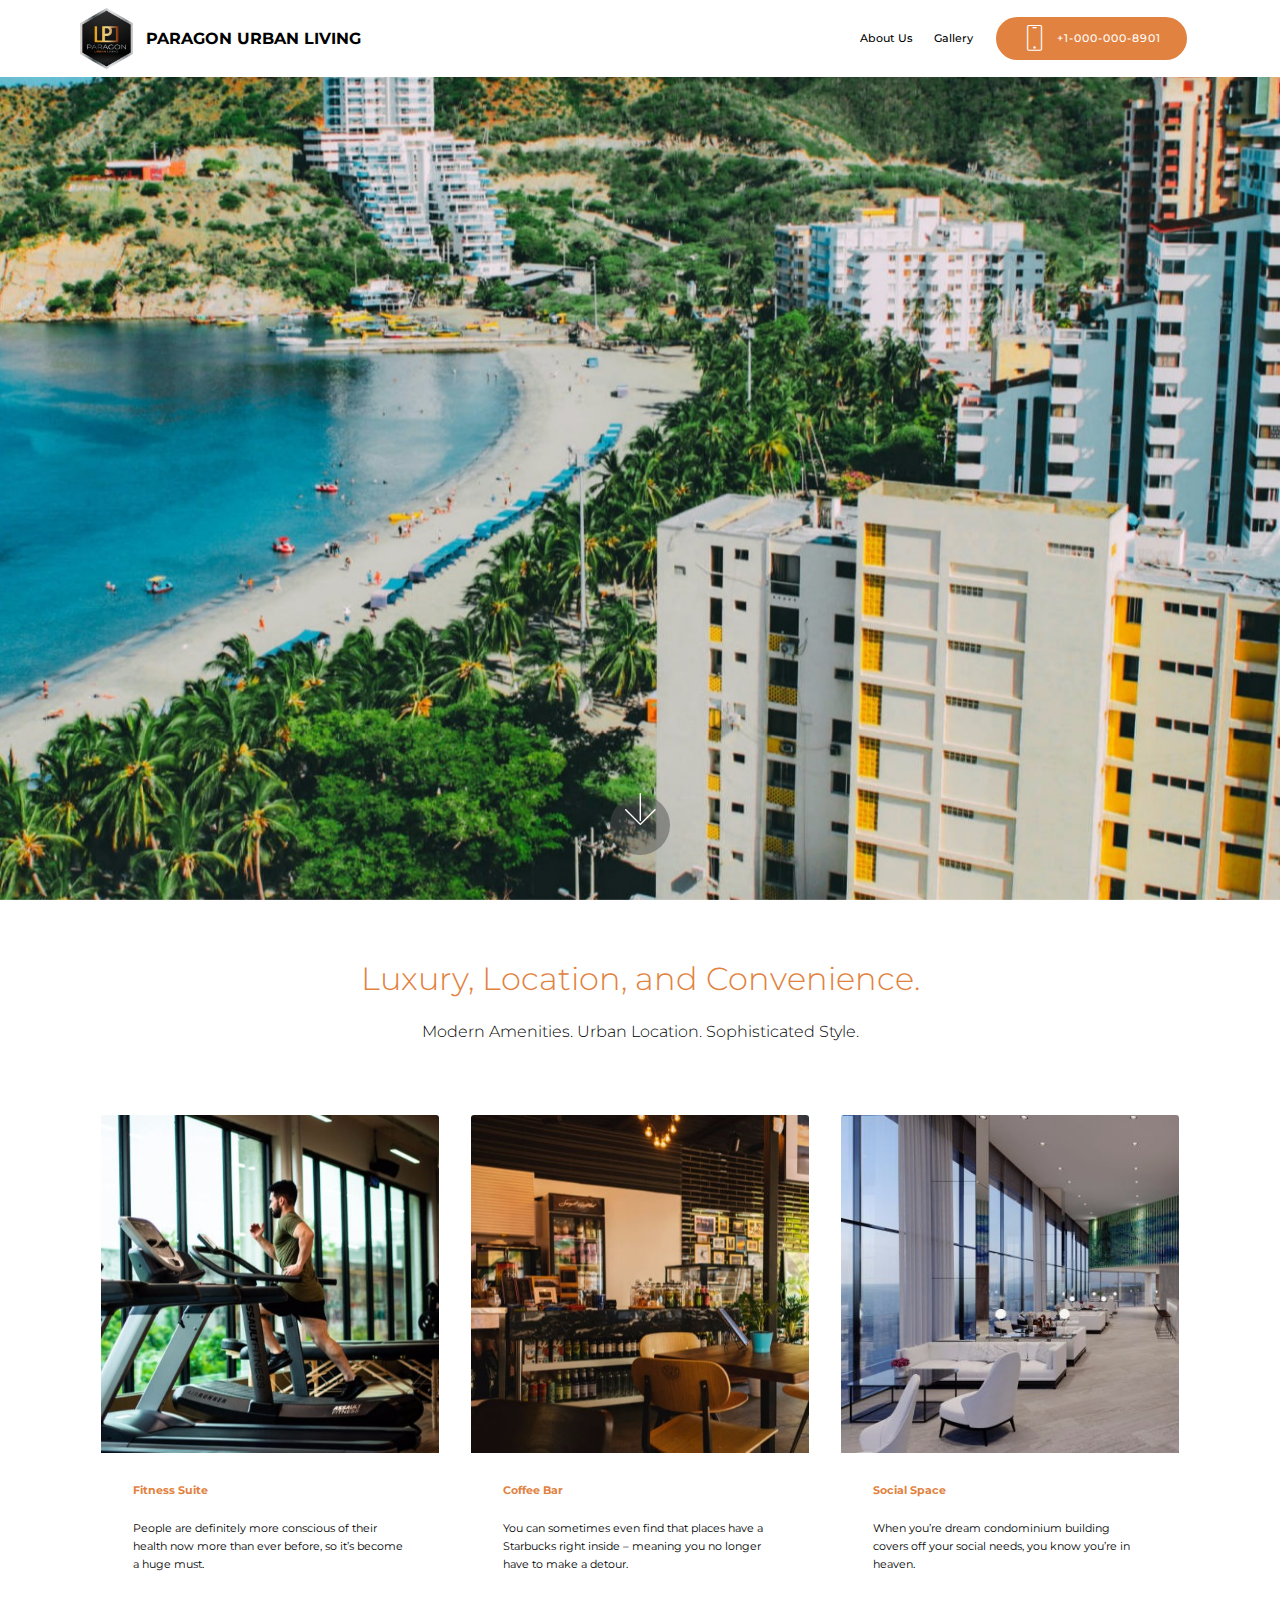
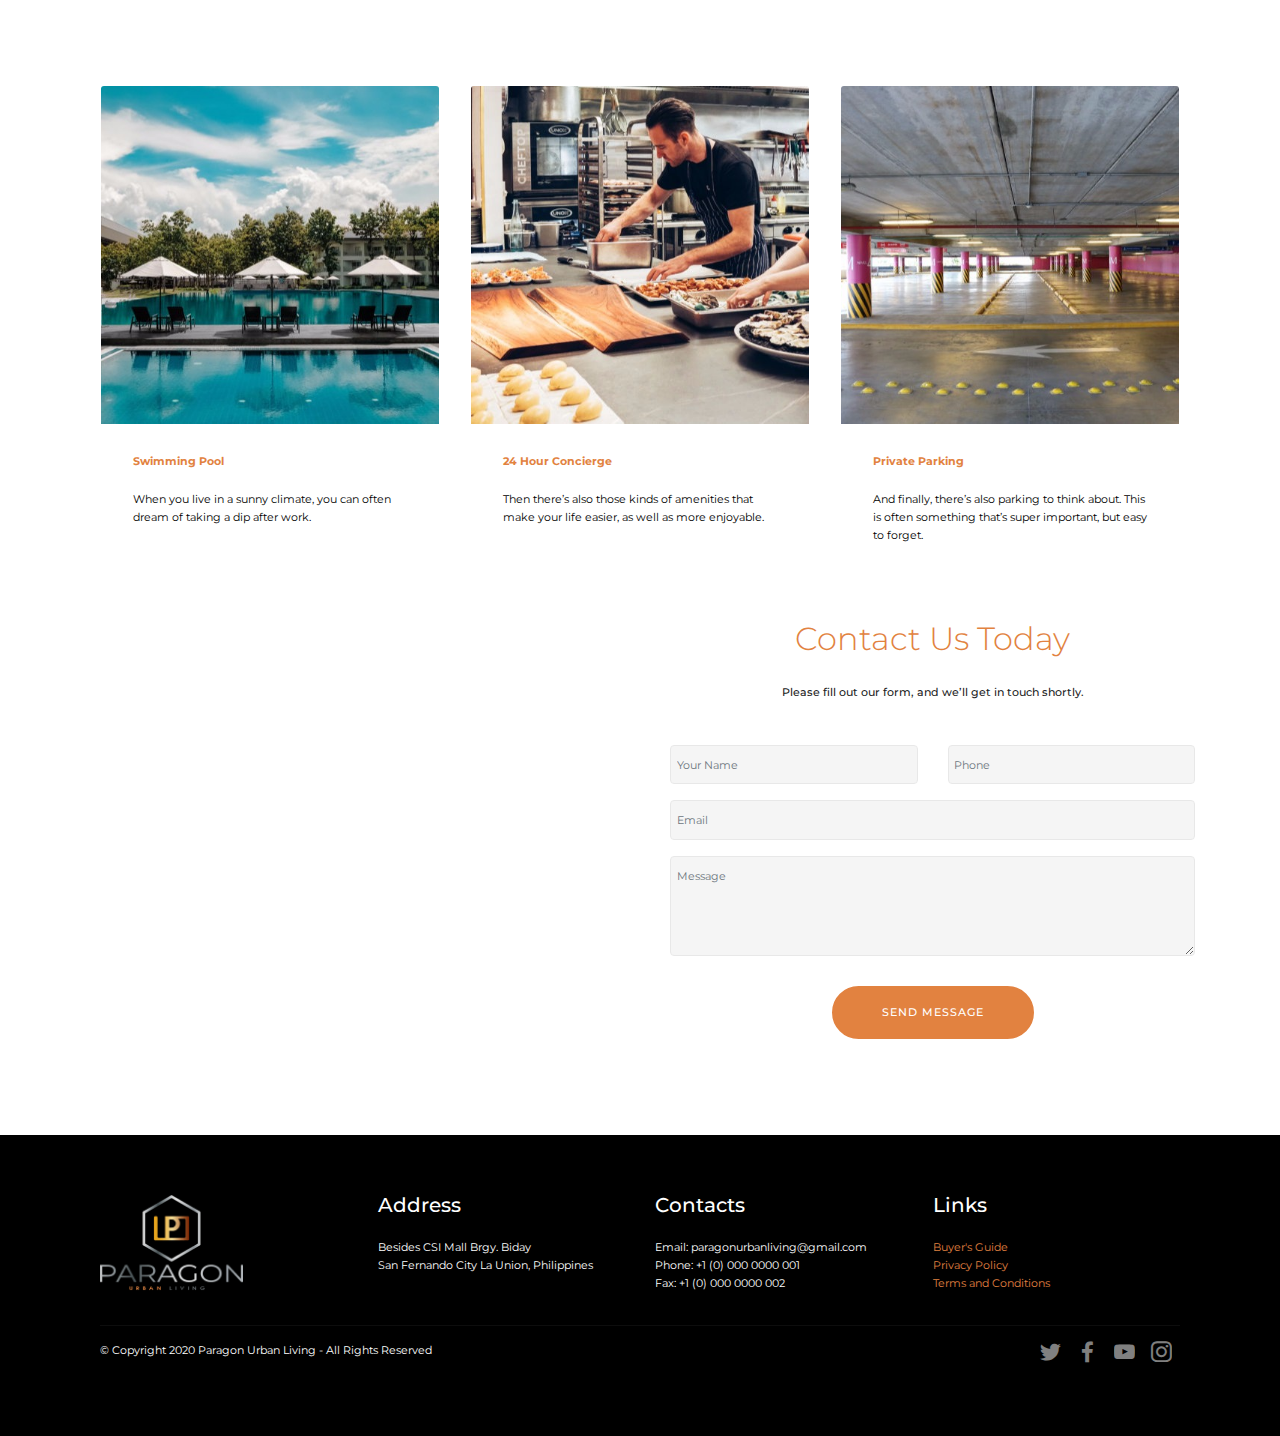
==== commit 6ddc30a8: "create github pages" ====
--- a/index.html
+++ b/index.html
@@ -67,18 +67,16 @@
     </nav>
 </section>
 
-<section class="engine"><a href="https://mobirise.info/u">bootstrap responsive templates</a></section><section class="header5 cid-s9pmAV8QY3 mbr-fullscreen mbr-parallax-background" id="header5-6">
-
-    
-
-    <div class="mbr-overlay" style="opacity: 0.6; background-color: rgb(35, 35, 35);">
-    </div>
+<section class="engine"><a href="https://mobirise.info/g">build a website</a></section><section class="header5 cid-s9pmAV8QY3 mbr-fullscreen mbr-parallax-background" id="header5-6">
+
+    
+
+    
     <div class="container">
         <div class="row justify-content-center">
             <div class="mbr-white col-md-10">
-                <h1 class="mbr-section-title align-center pb-3 mbr-fonts-style display-1">Luxury Meets Quality</h1>
-                <p class="mbr-text align-center display-5 pb-3 mbr-fonts-style">
-                   Proper Design. Smartly Priced. Ready for Move-In!</p>
+                
+                
                 
             </div>
         </div>
@@ -238,7 +236,7 @@
                 </div>
                 <div data-form-type="formoid">
                     <!---Formbuilder Form--->
-                    <form action="https://mobirise.com/" method="POST" class="mbr-form form-with-styler" data-form-title="Mobirise Form"><input type="hidden" name="email" data-form-email="true" value="AWN+UGnp3iavfc5QOQ6jPLSKfmpGsvUKVxBEzpjH1x4hvIjeHWwje7C7v1a2eVF5IAB8H+mPLK/lZfPSEZVI/TkQtxy+S/DiDRSJXVlZ33cMXQ9zpbZ4CsMMDFvI0DUo">
+                    <form action="https://mobirise.com/" method="POST" class="mbr-form form-with-styler" data-form-title="Mobirise Form"><input type="hidden" name="email" data-form-email="true" value="ODvSWCWFqtYnScVmuBWmjmWuY0zsFBtYCNFJFaai1/UqIvRvDESqWEfPn5f4pIG+g9AAMFvR9qBDdU4rij9vBs/KTcaC1xI906ItgYojBDuUpIyvjD1GvnqhXkPEk45c">
                         <div class="row">
                             <div hidden="hidden" data-form-alert="" class="alert alert-success col-12">Thanks for filling out the form!</div>
                             <div hidden="hidden" data-form-alert-danger="" class="alert alert-danger col-12">
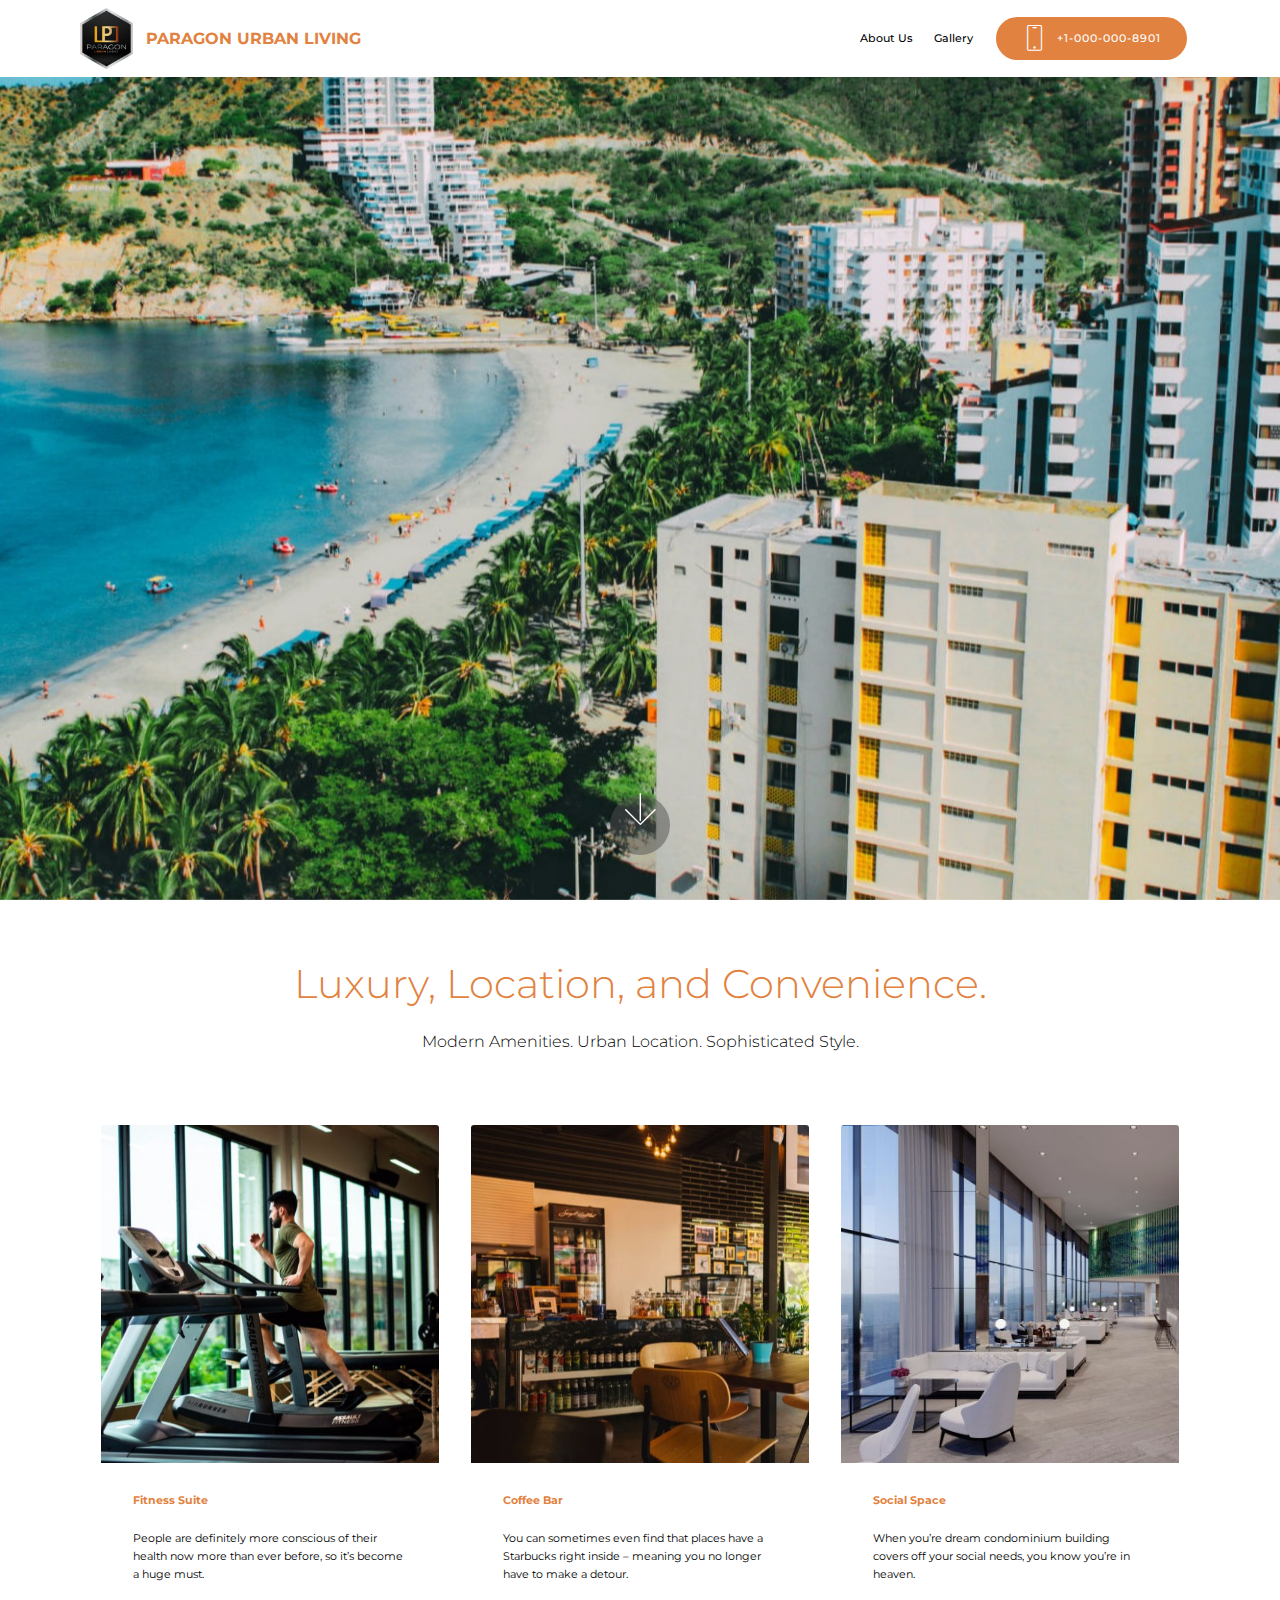
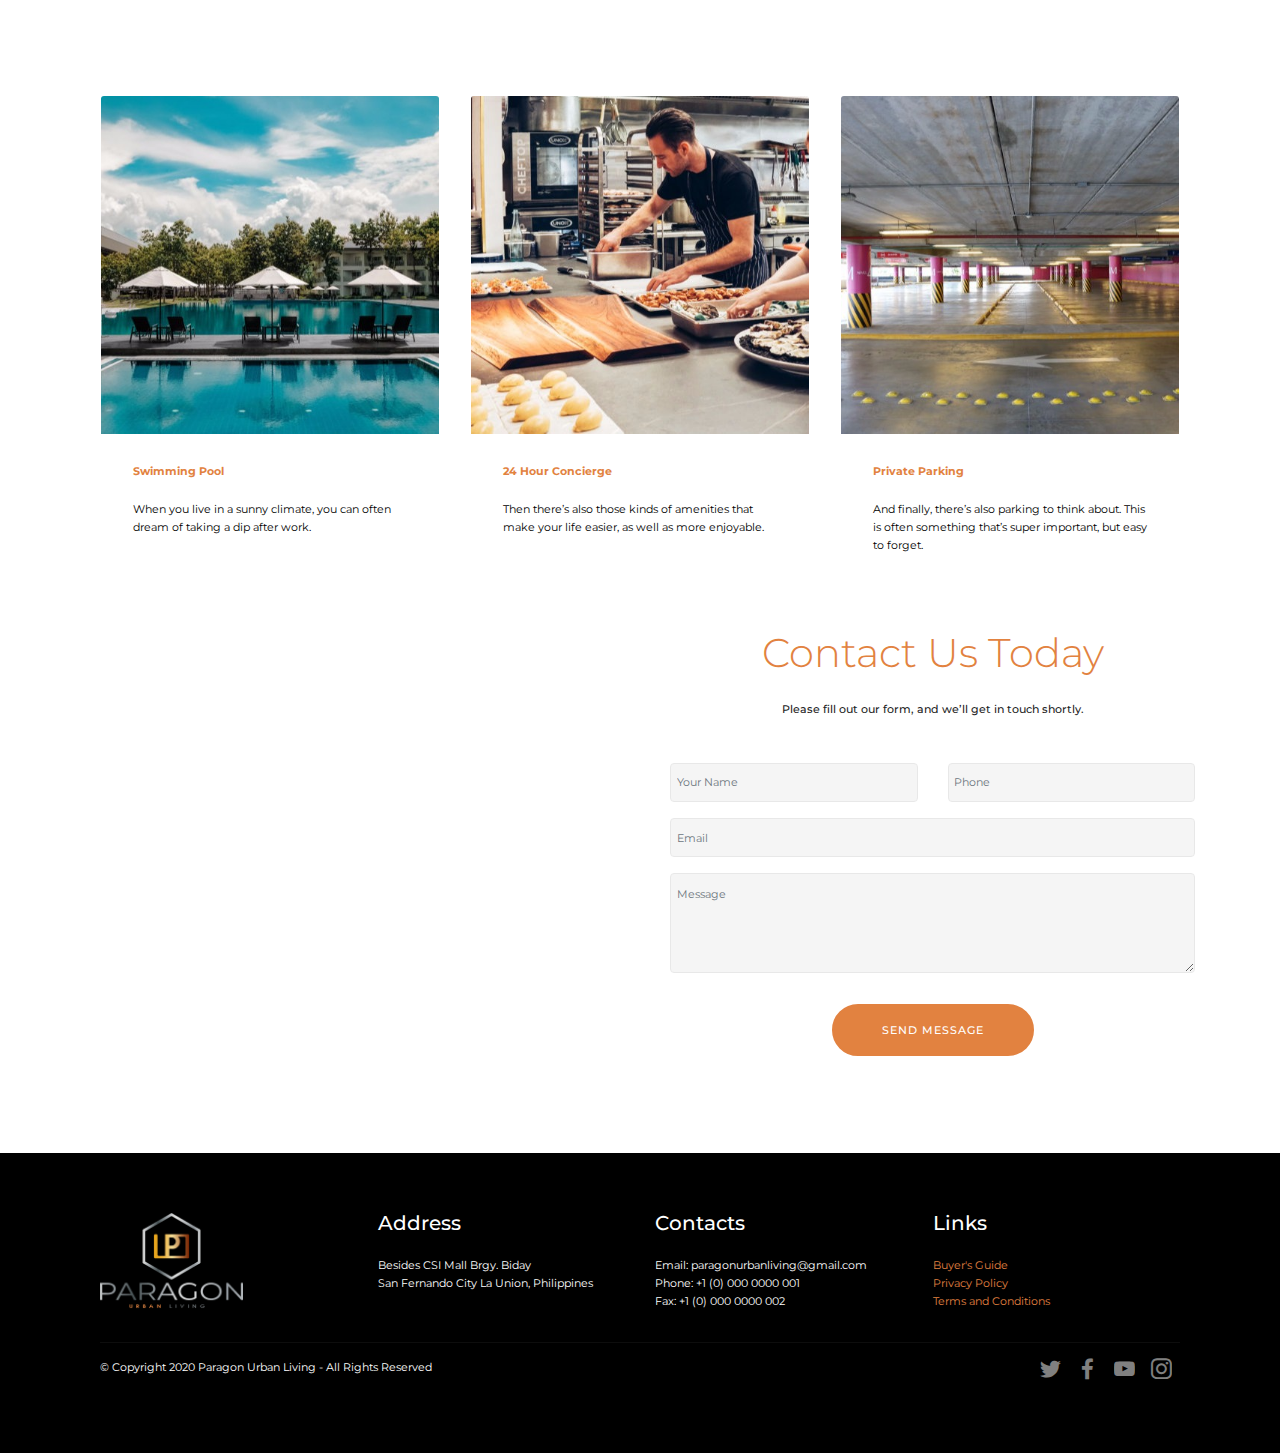
==== commit 924897bb: "create github pages" ====
--- a/index.html
+++ b/index.html
@@ -46,7 +46,7 @@
                         <img src="assets/images/paragon-square-logo-666x768.png" alt="Mobirise" title="" style="height: 3.8rem;">
                     </a>
                 </span>
-                <span class="navbar-caption-wrap"><a class="navbar-caption text-black display-4" href="index.html">PARAGON URBAN LIVING</a></span>
+                <span class="navbar-caption-wrap"><a class="navbar-caption text-primary display-4" href="index.html">PARAGON URBAN LIVING</a></span>
             </div>
         </div>
         <div class="collapse navbar-collapse" id="navbarSupportedContent">
@@ -67,7 +67,7 @@
     </nav>
 </section>
 
-<section class="engine"><a href="https://mobirise.info/g">build a website</a></section><section class="header5 cid-s9pmAV8QY3 mbr-fullscreen mbr-parallax-background" id="header5-6">
+<section class="engine"><a href="https://mobirise.info">Mobirise</a></section><section class="header5 cid-s9pmAV8QY3 mbr-fullscreen mbr-parallax-background" id="header5-6">
 
     
 
@@ -219,7 +219,7 @@
     <div class="container">
         <div class="row">
             <div class="col-md-6">
-                <div class="google-map"><iframe frameborder="0" style="border:0" src="https://www.google.com/maps/embed/v1/place?key=AIzaSyAEIpgj38KyLFELm2bK9Y7krBkz1K-cMq8&amp;q=place_id:ChIJn6wOs6lZwokRLKy1iqRcoKw" allowfullscreen=""></iframe></div>
+                <div class="google-map"><iframe frameborder="0" style="border:0" src="https://www.google.com/maps/embed/v1/place?key=AIzaSyCy9r70T3NYf3PhvVflTo0_zdif2_IoIYs&amp;q=place_id:ChIJn6wOs6lZwokRLKy1iqRcoKw" allowfullscreen=""></iframe></div>
             </div>
             <div class="col-md-6">
                 <h2 class="pb-3 align-left mbr-fonts-style display-2">
@@ -236,7 +236,7 @@
                 </div>
                 <div data-form-type="formoid">
                     <!---Formbuilder Form--->
-                    <form action="https://mobirise.com/" method="POST" class="mbr-form form-with-styler" data-form-title="Mobirise Form"><input type="hidden" name="email" data-form-email="true" value="ODvSWCWFqtYnScVmuBWmjmWuY0zsFBtYCNFJFaai1/UqIvRvDESqWEfPn5f4pIG+g9AAMFvR9qBDdU4rij9vBs/KTcaC1xI906ItgYojBDuUpIyvjD1GvnqhXkPEk45c">
+                    <form action="https://mobirise.com/" method="POST" class="mbr-form form-with-styler" data-form-title="Mobirise Form"><input type="hidden" name="email" data-form-email="true" value="RUB8qYFhDGkmoDteMeErKZolPJOuC14czsjmf1ACj+EiIUX9X5hPqS+Jx6l/gQ4e+Bkjt26enm02ZAHRJhxlaYPqm1HGX3sIyv+F8mh+IXX4kCkFK7gNuMoBXmpIxpV9">
                         <div class="row">
                             <div hidden="hidden" data-form-alert="" class="alert alert-success col-12">Thanks for filling out the form!</div>
                             <div hidden="hidden" data-form-alert-danger="" class="alert alert-danger col-12">
--- a/assets/mobirise/css/mbr-additional.css
+++ b/assets/mobirise/css/mbr-additional.css
@@ -17,11 +17,11 @@
 }
 .display-2 {
   font-family: 'Montserrat', sans-serif;
-  font-size: 2rem;
+  font-size: 2.5rem;
   font-display: swap;
 }
 .display-2 > .mbr-iconfont {
-  font-size: 3.2rem;
+  font-size: 4rem;
 }
 .display-4 {
   font-family: 'Montserrat', sans-serif;
@@ -59,9 +59,9 @@
     line-height: calc( 1.4 * (2.1374999999999997rem + (4.25 - 2.1374999999999997) * ((100vw - 20rem) / (48 - 20))));
   }
   .display-2 {
-    font-size: 1.6rem;
-    font-size: calc( 1.35rem + (2 - 1.35) * ((100vw - 20rem) / (48 - 20)));
-    line-height: calc( 1.4 * (1.35rem + (2 - 1.35) * ((100vw - 20rem) / (48 - 20))));
+    font-size: 2rem;
+    font-size: calc( 1.525rem + (2.5 - 1.525) * ((100vw - 20rem) / (48 - 20)));
+    line-height: calc( 1.4 * (1.525rem + (2.5 - 1.525) * ((100vw - 20rem) / (48 - 20))));
   }
   .display-4 {
     font-size: 0.8rem;
--- a/assets/mobirise/css/mbr-additional.css
+++ b/assets/mobirise/css/mbr-additional.css
@@ -17,11 +17,11 @@
 }
 .display-2 {
   font-family: 'Montserrat', sans-serif;
-  font-size: 2rem;
+  font-size: 2.5rem;
   font-display: swap;
 }
 .display-2 > .mbr-iconfont {
-  font-size: 3.2rem;
+  font-size: 4rem;
 }
 .display-4 {
   font-family: 'Montserrat', sans-serif;
@@ -59,9 +59,9 @@
     line-height: calc( 1.4 * (2.1374999999999997rem + (4.25 - 2.1374999999999997) * ((100vw - 20rem) / (48 - 20))));
   }
   .display-2 {
-    font-size: 1.6rem;
-    font-size: calc( 1.35rem + (2 - 1.35) * ((100vw - 20rem) / (48 - 20)));
-    line-height: calc( 1.4 * (1.35rem + (2 - 1.35) * ((100vw - 20rem) / (48 - 20))));
+    font-size: 2rem;
+    font-size: calc( 1.525rem + (2.5 - 1.525) * ((100vw - 20rem) / (48 - 20)));
+    line-height: calc( 1.4 * (1.525rem + (2.5 - 1.525) * ((100vw - 20rem) / (48 - 20))));
   }
   .display-4 {
     font-size: 0.8rem;
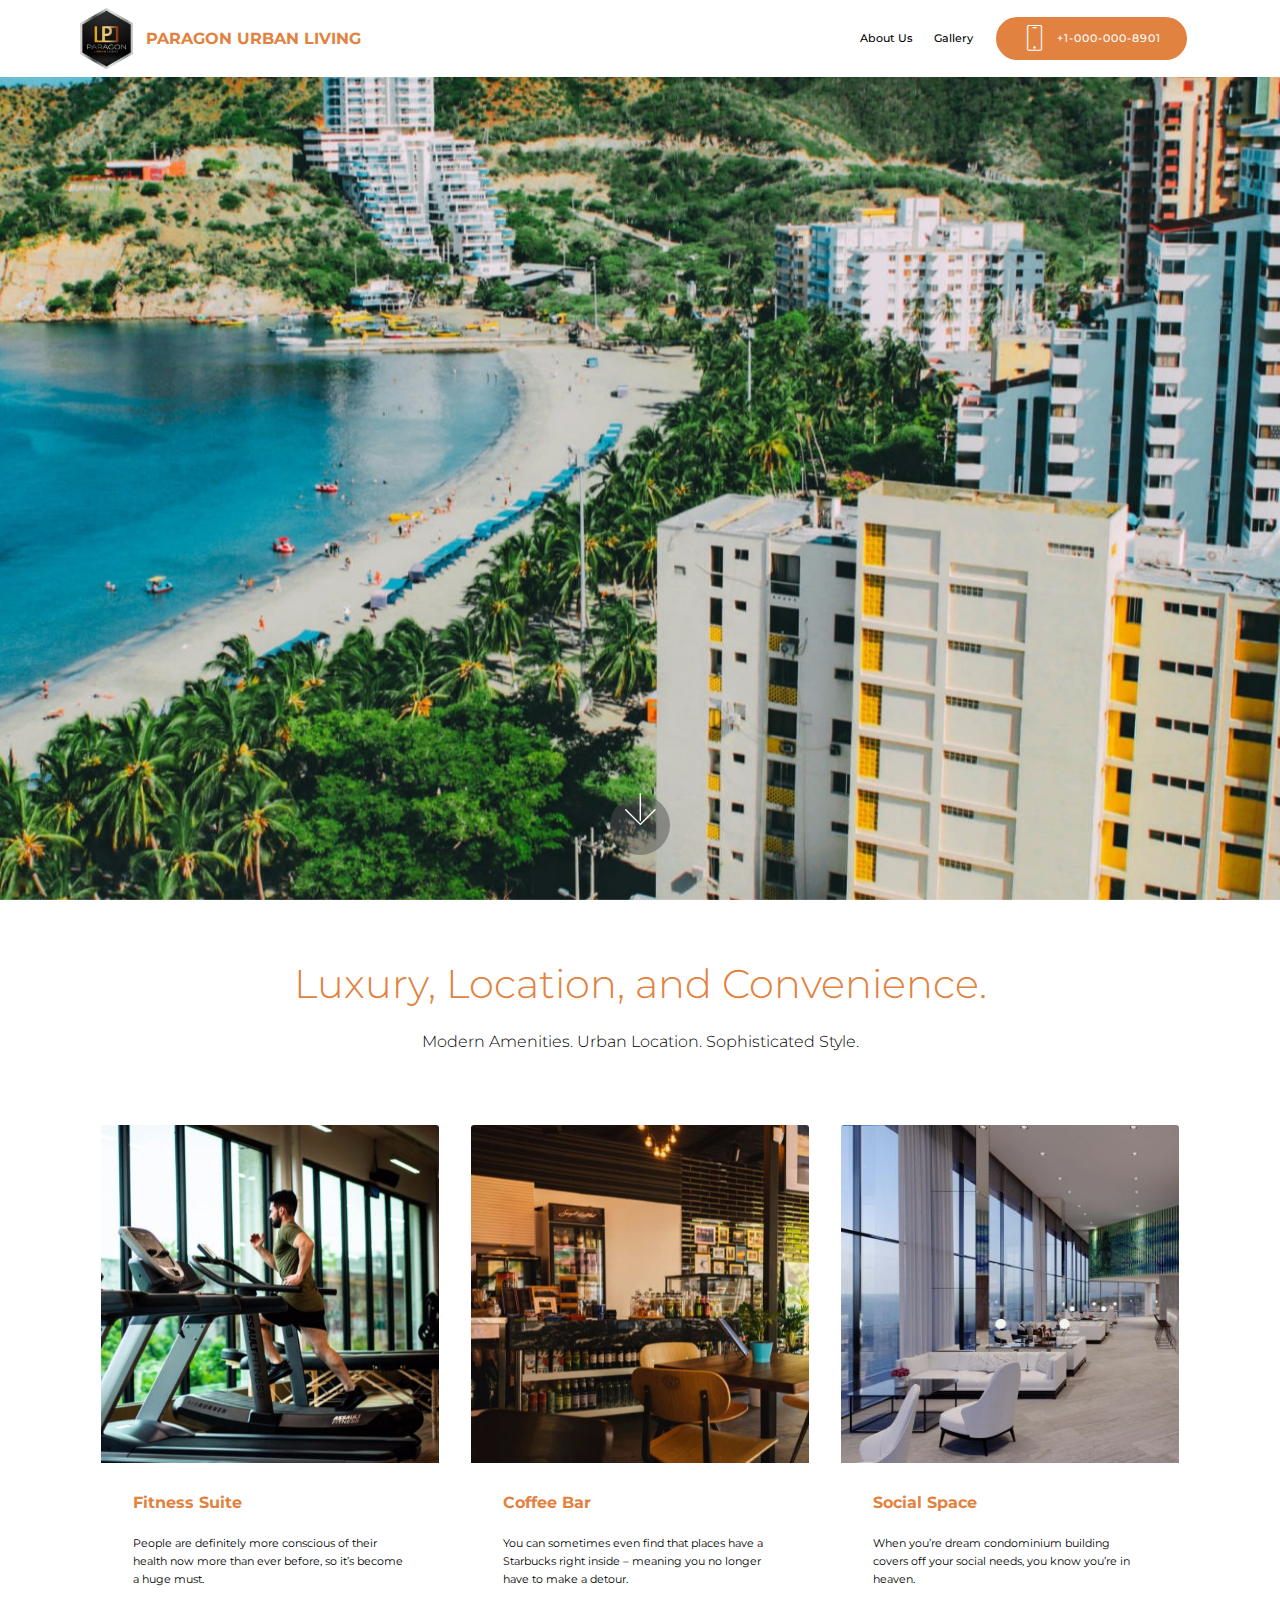
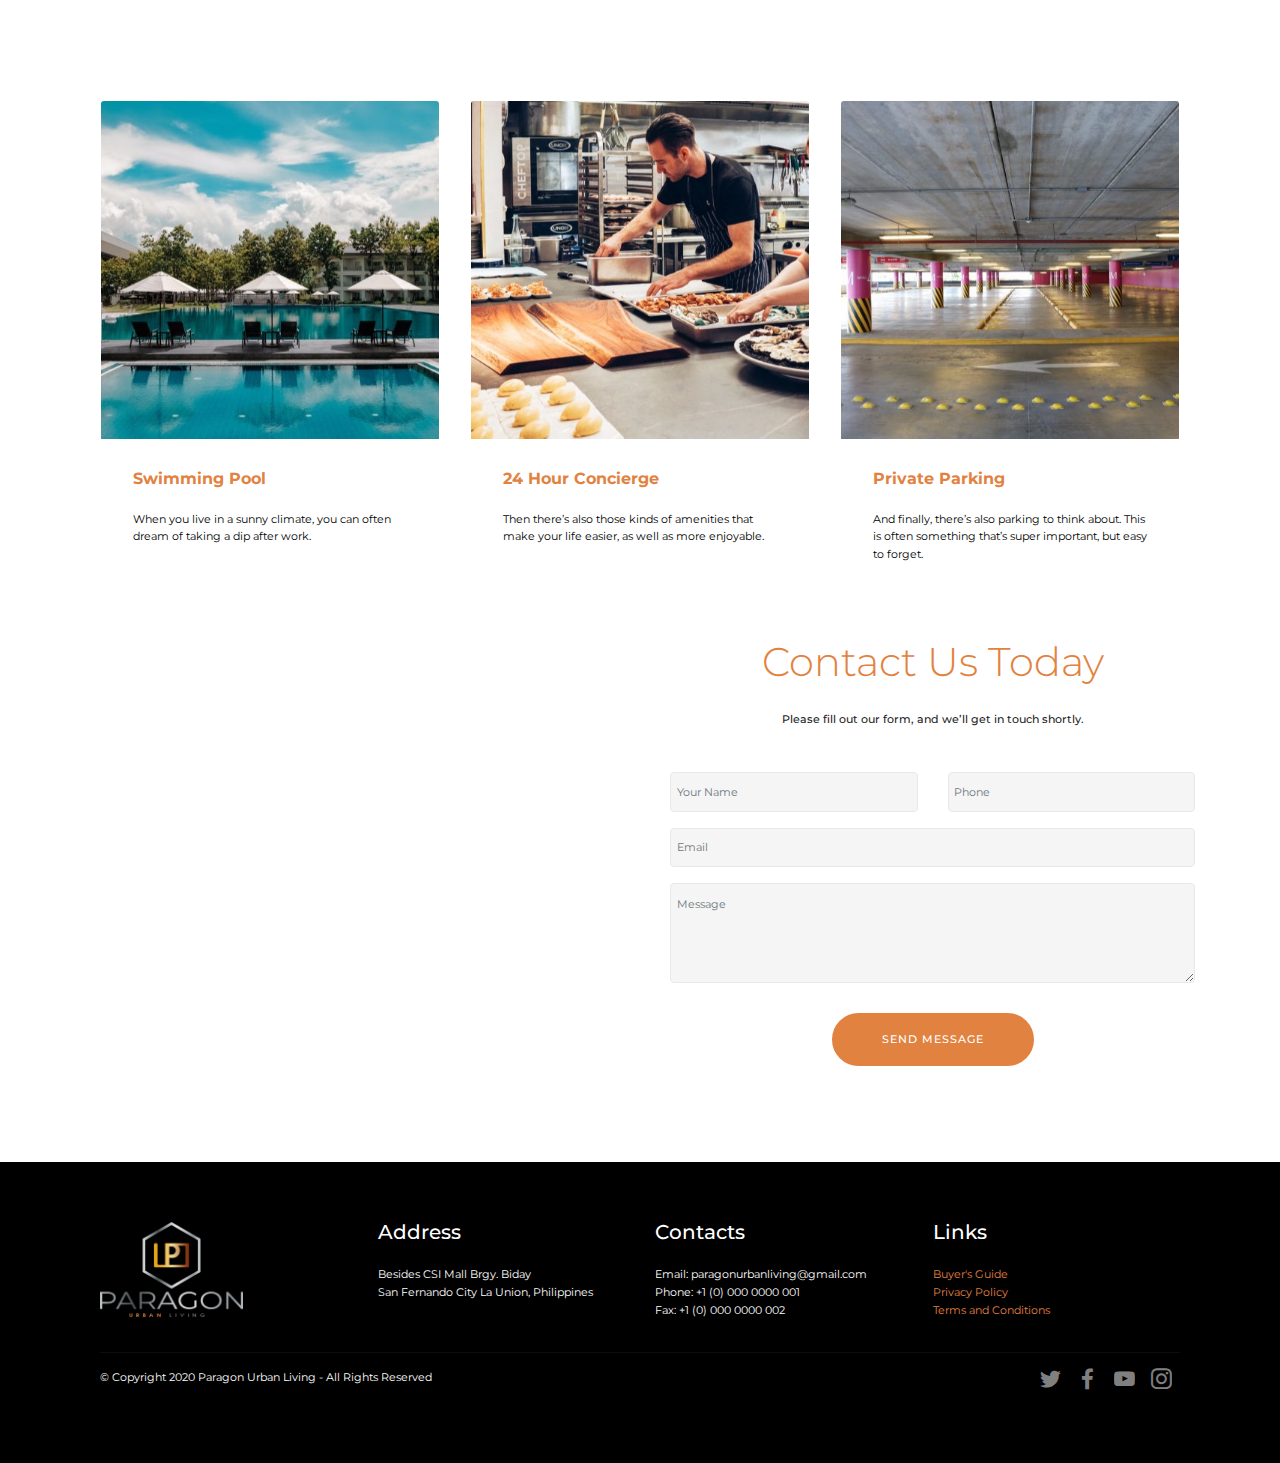
==== commit f7cd2217: "create github pages" ====
--- a/index.html
+++ b/index.html
@@ -67,7 +67,7 @@
     </nav>
 </section>
 
-<section class="engine"><a href="https://mobirise.info">Mobirise</a></section><section class="header5 cid-s9pmAV8QY3 mbr-fullscreen mbr-parallax-background" id="header5-6">
+<section class="engine"><a href="https://mobirise.info/s">free bootstrap theme</a></section><section class="header5 cid-s9pmAV8QY3 mbr-fullscreen mbr-parallax-background" id="header5-6">
 
     
 
@@ -106,7 +106,7 @@
                         <img src="assets/images/pexels-william-choquette-1954525-676x451.jpeg" alt="Mobirise" title="">
                     </div>
                     <div class="card-box">
-                        <h4 class="card-title mbr-fonts-style display-7"><strong>Fitness Suite</strong></h4>
+                        <h4 class="card-title mbr-fonts-style display-5"><strong>Fitness Suite</strong></h4>
                         <p class="mbr-text mbr-fonts-style align-left display-7">
                             People are definitely more conscious of their health now more than ever before, so it’s become a huge must.
                         </p>
@@ -121,7 +121,7 @@
                         <img src="assets/images/pexels-igor-starkov-1307698-676x427.jpeg" alt="Mobirise" title="">
                     </div>
                     <div class="card-box">
-                        <h4 class="card-title mbr-fonts-style display-7"><strong>Coffee Bar</strong></h4>
+                        <h4 class="card-title mbr-fonts-style display-5"><strong>Coffee Bar</strong></h4>
                         <p class="mbr-text mbr-fonts-style display-7">
                            You can sometimes even find that places have a Starbucks right inside – meaning you no longer have to make a detour.
                         </p>
@@ -137,7 +137,7 @@
                         <img src="assets/images/pexels-quark-studio-2507010-676x380.jpeg" alt="Mobirise" title="">
                     </div>
                     <div class="card-box">
-                        <h4 class="card-title mbr-fonts-style display-7"><strong>Social Space</strong></h4>
+                        <h4 class="card-title mbr-fonts-style display-5"><strong>Social Space</strong></h4>
                         <p class="mbr-text mbr-fonts-style display-7">
                             When you’re dream condominium building covers off your social needs, you know you’re in heaven.
                         </p>
@@ -167,7 +167,7 @@
                         <img src="assets/images/pexels-donald-tong-189297-676x451.jpeg" alt="Mobirise" title="">
                     </div>
                     <div class="card-box">
-                        <h4 class="card-title mbr-fonts-style display-7"><strong>Swimming Pool</strong></h4>
+                        <h4 class="card-title mbr-fonts-style display-5"><strong>Swimming Pool</strong></h4>
                         <p class="mbr-text mbr-fonts-style align-left display-7">
                             When you live in a sunny climate, you can often dream of taking a dip after work.
                         </p>
@@ -182,7 +182,7 @@
                         <img src="assets/images/pexels-elle-hughes-2696064-676x451.jpeg" alt="Mobirise" title="">
                     </div>
                     <div class="card-box">
-                        <h4 class="card-title mbr-fonts-style display-7"><strong>24 Hour Concierge</strong></h4>
+                        <h4 class="card-title mbr-fonts-style display-5"><strong>24 Hour Concierge</strong></h4>
                         <p class="mbr-text mbr-fonts-style display-7">
                            Then there’s also those kinds of amenities that make your life easier, as well as more enjoyable. 
                         </p>
@@ -198,7 +198,7 @@
                         <img src="assets/images/pexels-jose-espinal-1000634-676x451.jpeg" alt="Mobirise" title="">
                     </div>
                     <div class="card-box">
-                        <h4 class="card-title mbr-fonts-style display-7"><strong>Private Parking</strong></h4>
+                        <h4 class="card-title mbr-fonts-style display-5"><strong>Private Parking</strong></h4>
                         <p class="mbr-text mbr-fonts-style display-7">
                             And finally, there’s also parking to think about. This is often something that’s super important, but easy to forget.
                         </p>
@@ -219,7 +219,7 @@
     <div class="container">
         <div class="row">
             <div class="col-md-6">
-                <div class="google-map"><iframe frameborder="0" style="border:0" src="https://www.google.com/maps/embed/v1/place?key=AIzaSyCy9r70T3NYf3PhvVflTo0_zdif2_IoIYs&amp;q=place_id:ChIJn6wOs6lZwokRLKy1iqRcoKw" allowfullscreen=""></iframe></div>
+                <div class="google-map"><iframe frameborder="0" style="border:0" src="https://www.google.com/maps/embed/v1/place?key=AIzaSyAEIpgj38KyLFELm2bK9Y7krBkz1K-cMq8&amp;q=place_id:ChIJqxjAkgyOkTMRbjlOtR8tYZM" allowfullscreen=""></iframe></div>
             </div>
             <div class="col-md-6">
                 <h2 class="pb-3 align-left mbr-fonts-style display-2">
@@ -236,7 +236,7 @@
                 </div>
                 <div data-form-type="formoid">
                     <!---Formbuilder Form--->
-                    <form action="https://mobirise.com/" method="POST" class="mbr-form form-with-styler" data-form-title="Mobirise Form"><input type="hidden" name="email" data-form-email="true" value="RUB8qYFhDGkmoDteMeErKZolPJOuC14czsjmf1ACj+EiIUX9X5hPqS+Jx6l/gQ4e+Bkjt26enm02ZAHRJhxlaYPqm1HGX3sIyv+F8mh+IXX4kCkFK7gNuMoBXmpIxpV9">
+                    <form action="https://mobirise.com/" method="POST" class="mbr-form form-with-styler" data-form-title="Mobirise Form"><input type="hidden" name="email" data-form-email="true" value="EEzoc3TyWNHn2ND8moIbLVKMJk/ChrfEmXo3nNF8nxLXlTlxJNCbvCO1bCUt7VPSE8Rd1S7ARu6esOQTcoiq+EpPPpaZutL25ikgTb80MKQ53v0qsXtqIlK++ZR0aIsY">
                         <div class="row">
                             <div hidden="hidden" data-form-alert="" class="alert alert-success col-12">Thanks for filling out the form!</div>
                             <div hidden="hidden" data-form-alert-danger="" class="alert alert-danger col-12">
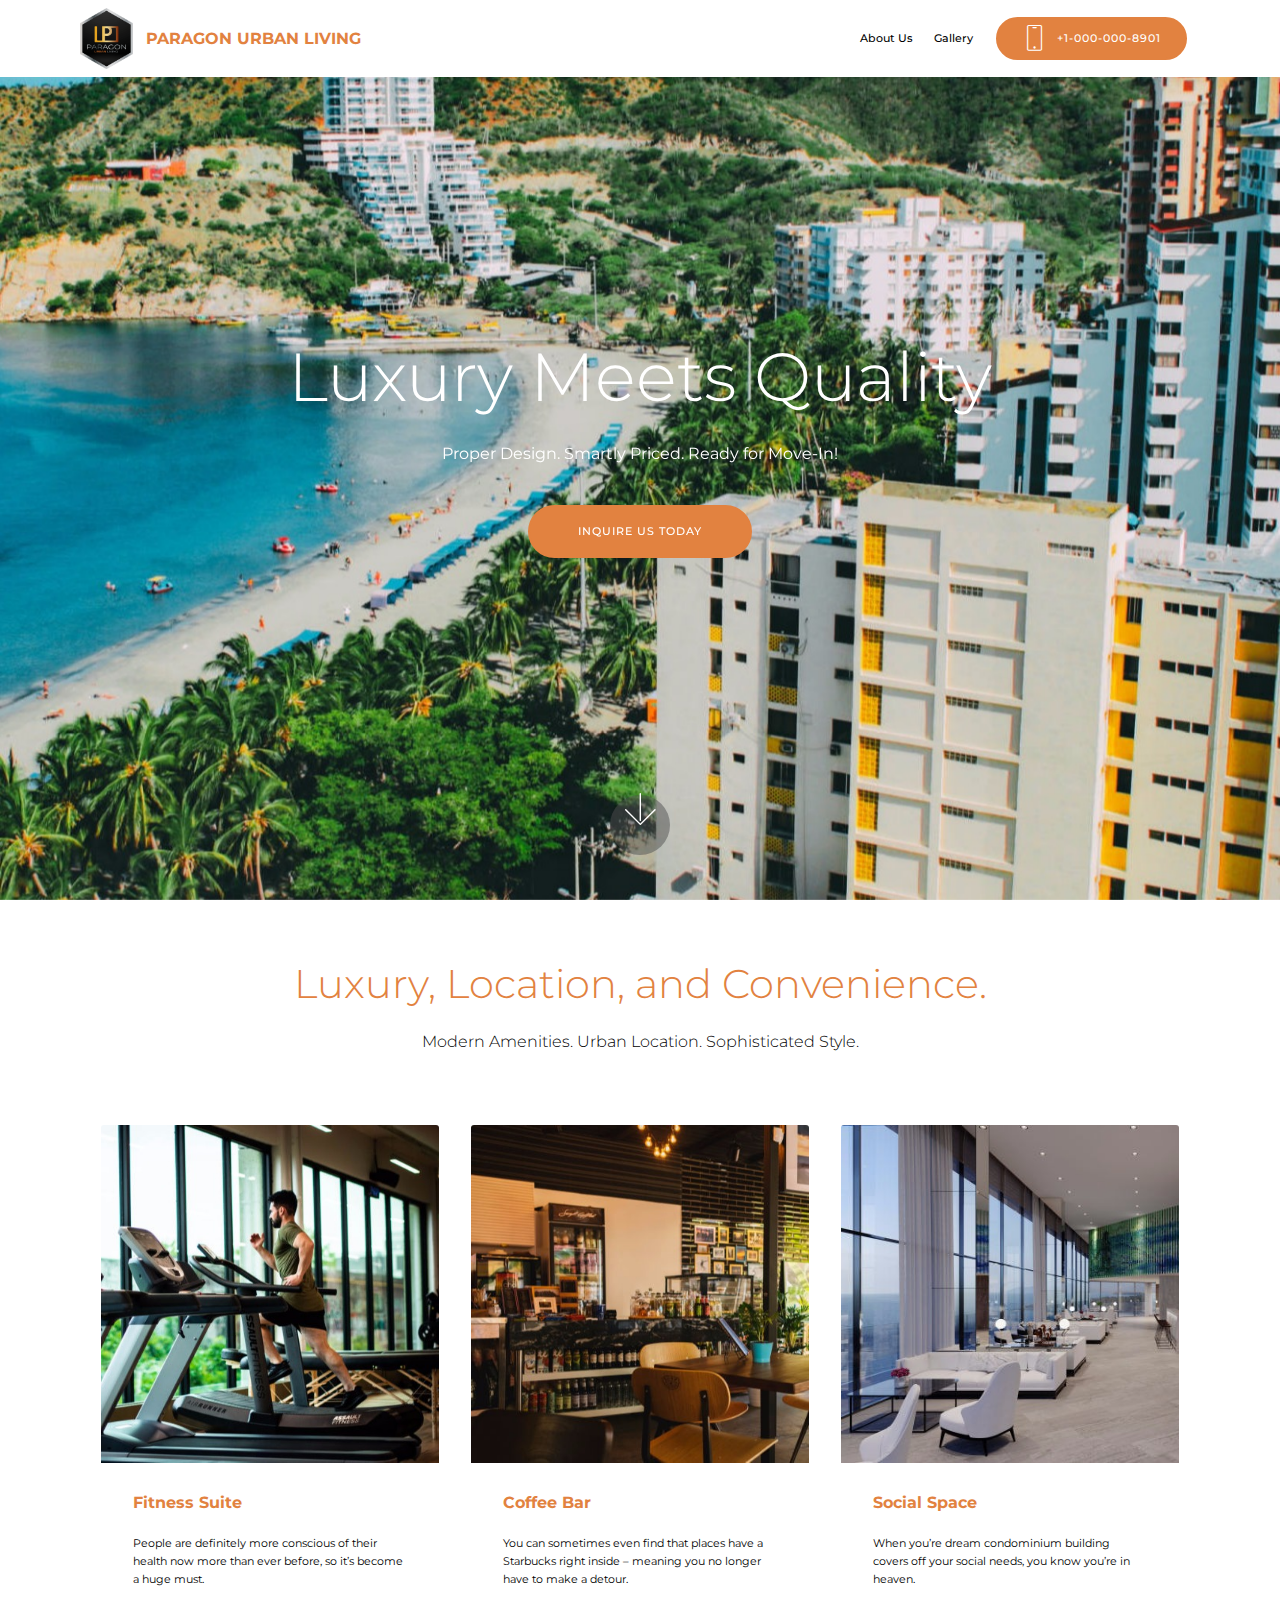
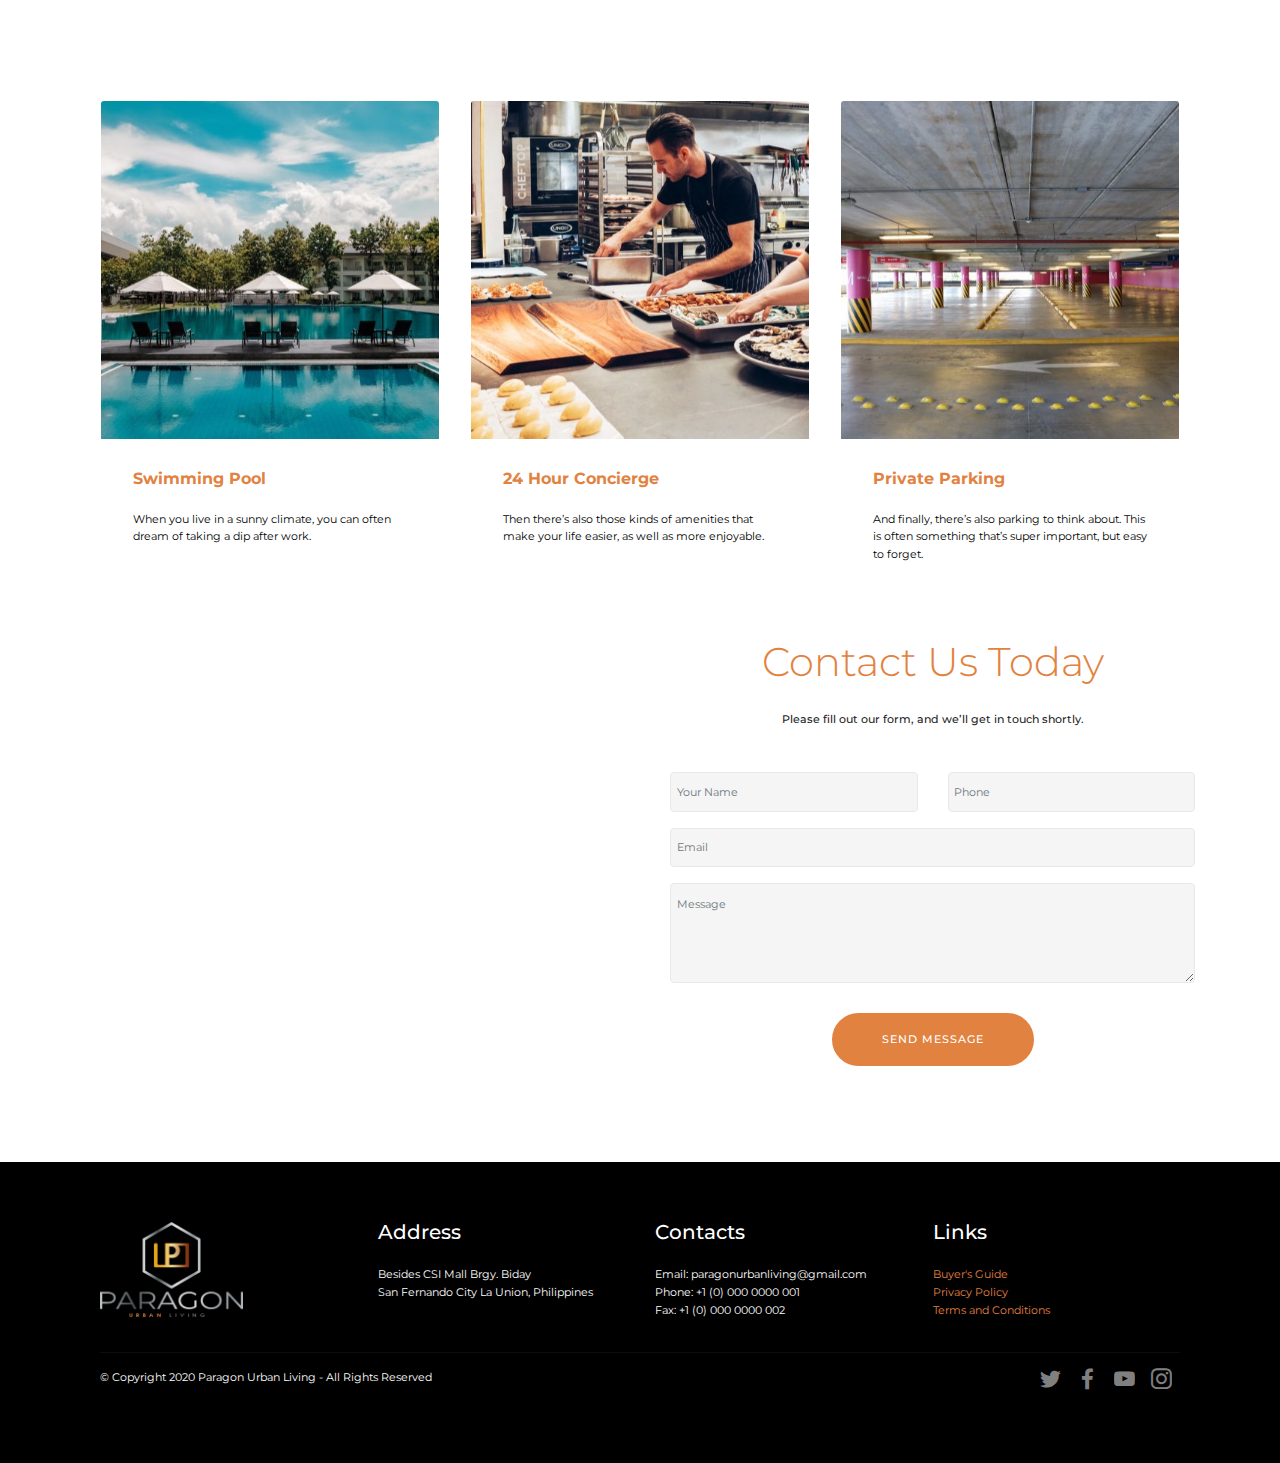
==== commit 820c892d: "create github pages" ====
--- a/index.html
+++ b/index.html
@@ -67,7 +67,7 @@
     </nav>
 </section>
 
-<section class="engine"><a href="https://mobirise.info/s">free bootstrap theme</a></section><section class="header5 cid-s9pmAV8QY3 mbr-fullscreen mbr-parallax-background" id="header5-6">
+<section class="engine"><a href="https://mobirise.info/r">bootstrap template</a></section><section class="header5 cid-s9pmAV8QY3 mbr-fullscreen mbr-parallax-background" id="header5-6">
 
     
 
@@ -75,9 +75,10 @@
     <div class="container">
         <div class="row justify-content-center">
             <div class="mbr-white col-md-10">
-                
-                
-                
+                <h1 class="mbr-section-title align-center pb-3 mbr-fonts-style display-1">Luxury Meets Quality</h1>
+                <p class="mbr-text align-center display-5 pb-3 mbr-fonts-style">
+                   Proper Design. Smartly Priced. Ready for Move-In!</p>
+                <div class="mbr-section-btn align-center"><a class="btn btn-md btn-primary display-7" href="tel:09153430185">INQUIRE US TODAY</a></div>
             </div>
         </div>
     </div>
@@ -236,7 +237,7 @@
                 </div>
                 <div data-form-type="formoid">
                     <!---Formbuilder Form--->
-                    <form action="https://mobirise.com/" method="POST" class="mbr-form form-with-styler" data-form-title="Mobirise Form"><input type="hidden" name="email" data-form-email="true" value="EEzoc3TyWNHn2ND8moIbLVKMJk/ChrfEmXo3nNF8nxLXlTlxJNCbvCO1bCUt7VPSE8Rd1S7ARu6esOQTcoiq+EpPPpaZutL25ikgTb80MKQ53v0qsXtqIlK++ZR0aIsY">
+                    <form action="https://mobirise.com/" method="POST" class="mbr-form form-with-styler" data-form-title="Mobirise Form"><input type="hidden" name="email" data-form-email="true" value="NciOBhLSzoYJCxAkGRZ47YhO3NafA9dCS232nOZ6xLdp2lN6exqznmvkokIwv3QRC5E1QPciRiAKyzPCISu4WStr7fkq04MO1yCg1ZXvU0r5u95naC7SI2fvrHgNIjKt">
                         <div class="row">
                             <div hidden="hidden" data-form-alert="" class="alert alert-success col-12">Thanks for filling out the form!</div>
                             <div hidden="hidden" data-form-alert-danger="" class="alert alert-danger col-12">
--- a/assets/mobirise/css/mbr-additional.css
+++ b/assets/mobirise/css/mbr-additional.css
@@ -880,7 +880,7 @@
   width: 30px;
   height: 2px;
   border-right: 5px;
-  background-color: #e28240;
+  background-color: #000000;
 }
 .cid-s9ATCMRMnP button.navbar-toggler .hamburger span:nth-child(1) {
   top: 0;
@@ -1582,7 +1582,7 @@
   width: 30px;
   height: 2px;
   border-right: 5px;
-  background-color: #e28240;
+  background-color: #000000;
 }
 .cid-s9ALHptnmE button.navbar-toggler .hamburger span:nth-child(1) {
   top: 0;
@@ -2173,7 +2173,7 @@
   width: 30px;
   height: 2px;
   border-right: 5px;
-  background-color: #e28240;
+  background-color: #000000;
 }
 .cid-s9AU2jbe2T button.navbar-toggler .hamburger span:nth-child(1) {
   top: 0;
@@ -2664,7 +2664,7 @@
   width: 30px;
   height: 2px;
   border-right: 5px;
-  background-color: #e28240;
+  background-color: #000000;
 }
 .cid-s9B0BodGp6 button.navbar-toggler .hamburger span:nth-child(1) {
   top: 0;
@@ -3158,7 +3158,7 @@
   width: 30px;
   height: 2px;
   border-right: 5px;
-  background-color: #e28240;
+  background-color: #000000;
 }
 .cid-s9B1DEmVXp button.navbar-toggler .hamburger span:nth-child(1) {
   top: 0;
@@ -3673,7 +3673,7 @@
   width: 30px;
   height: 2px;
   border-right: 5px;
-  background-color: #e28240;
+  background-color: #000000;
 }
 .cid-s9BfzLUH6D button.navbar-toggler .hamburger span:nth-child(1) {
   top: 0;
--- a/assets/mobirise/css/mbr-additional.css
+++ b/assets/mobirise/css/mbr-additional.css
@@ -880,7 +880,7 @@
   width: 30px;
   height: 2px;
   border-right: 5px;
-  background-color: #e28240;
+  background-color: #000000;
 }
 .cid-s9ATCMRMnP button.navbar-toggler .hamburger span:nth-child(1) {
   top: 0;
@@ -1582,7 +1582,7 @@
   width: 30px;
   height: 2px;
   border-right: 5px;
-  background-color: #e28240;
+  background-color: #000000;
 }
 .cid-s9ALHptnmE button.navbar-toggler .hamburger span:nth-child(1) {
   top: 0;
@@ -2173,7 +2173,7 @@
   width: 30px;
   height: 2px;
   border-right: 5px;
-  background-color: #e28240;
+  background-color: #000000;
 }
 .cid-s9AU2jbe2T button.navbar-toggler .hamburger span:nth-child(1) {
   top: 0;
@@ -2664,7 +2664,7 @@
   width: 30px;
   height: 2px;
   border-right: 5px;
-  background-color: #e28240;
+  background-color: #000000;
 }
 .cid-s9B0BodGp6 button.navbar-toggler .hamburger span:nth-child(1) {
   top: 0;
@@ -3158,7 +3158,7 @@
   width: 30px;
   height: 2px;
   border-right: 5px;
-  background-color: #e28240;
+  background-color: #000000;
 }
 .cid-s9B1DEmVXp button.navbar-toggler .hamburger span:nth-child(1) {
   top: 0;
@@ -3673,7 +3673,7 @@
   width: 30px;
   height: 2px;
   border-right: 5px;
-  background-color: #e28240;
+  background-color: #000000;
 }
 .cid-s9BfzLUH6D button.navbar-toggler .hamburger span:nth-child(1) {
   top: 0;
